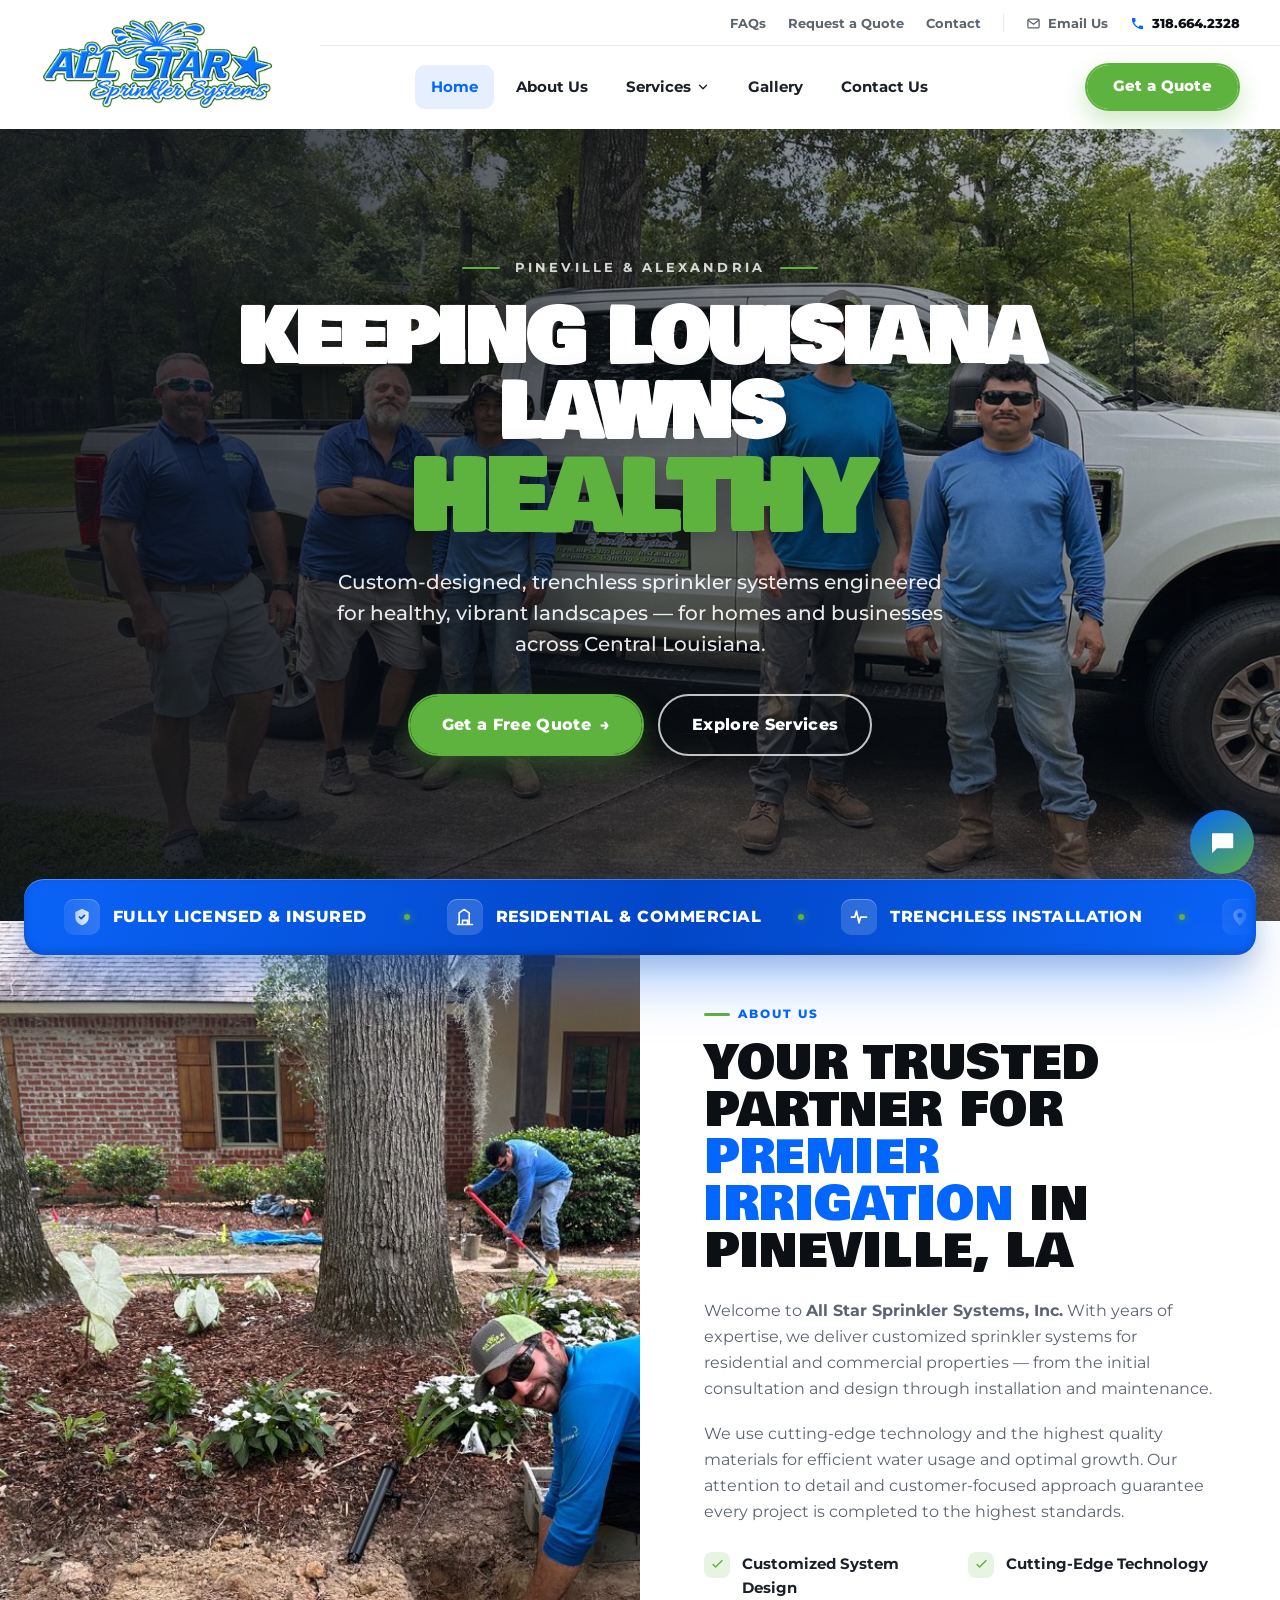
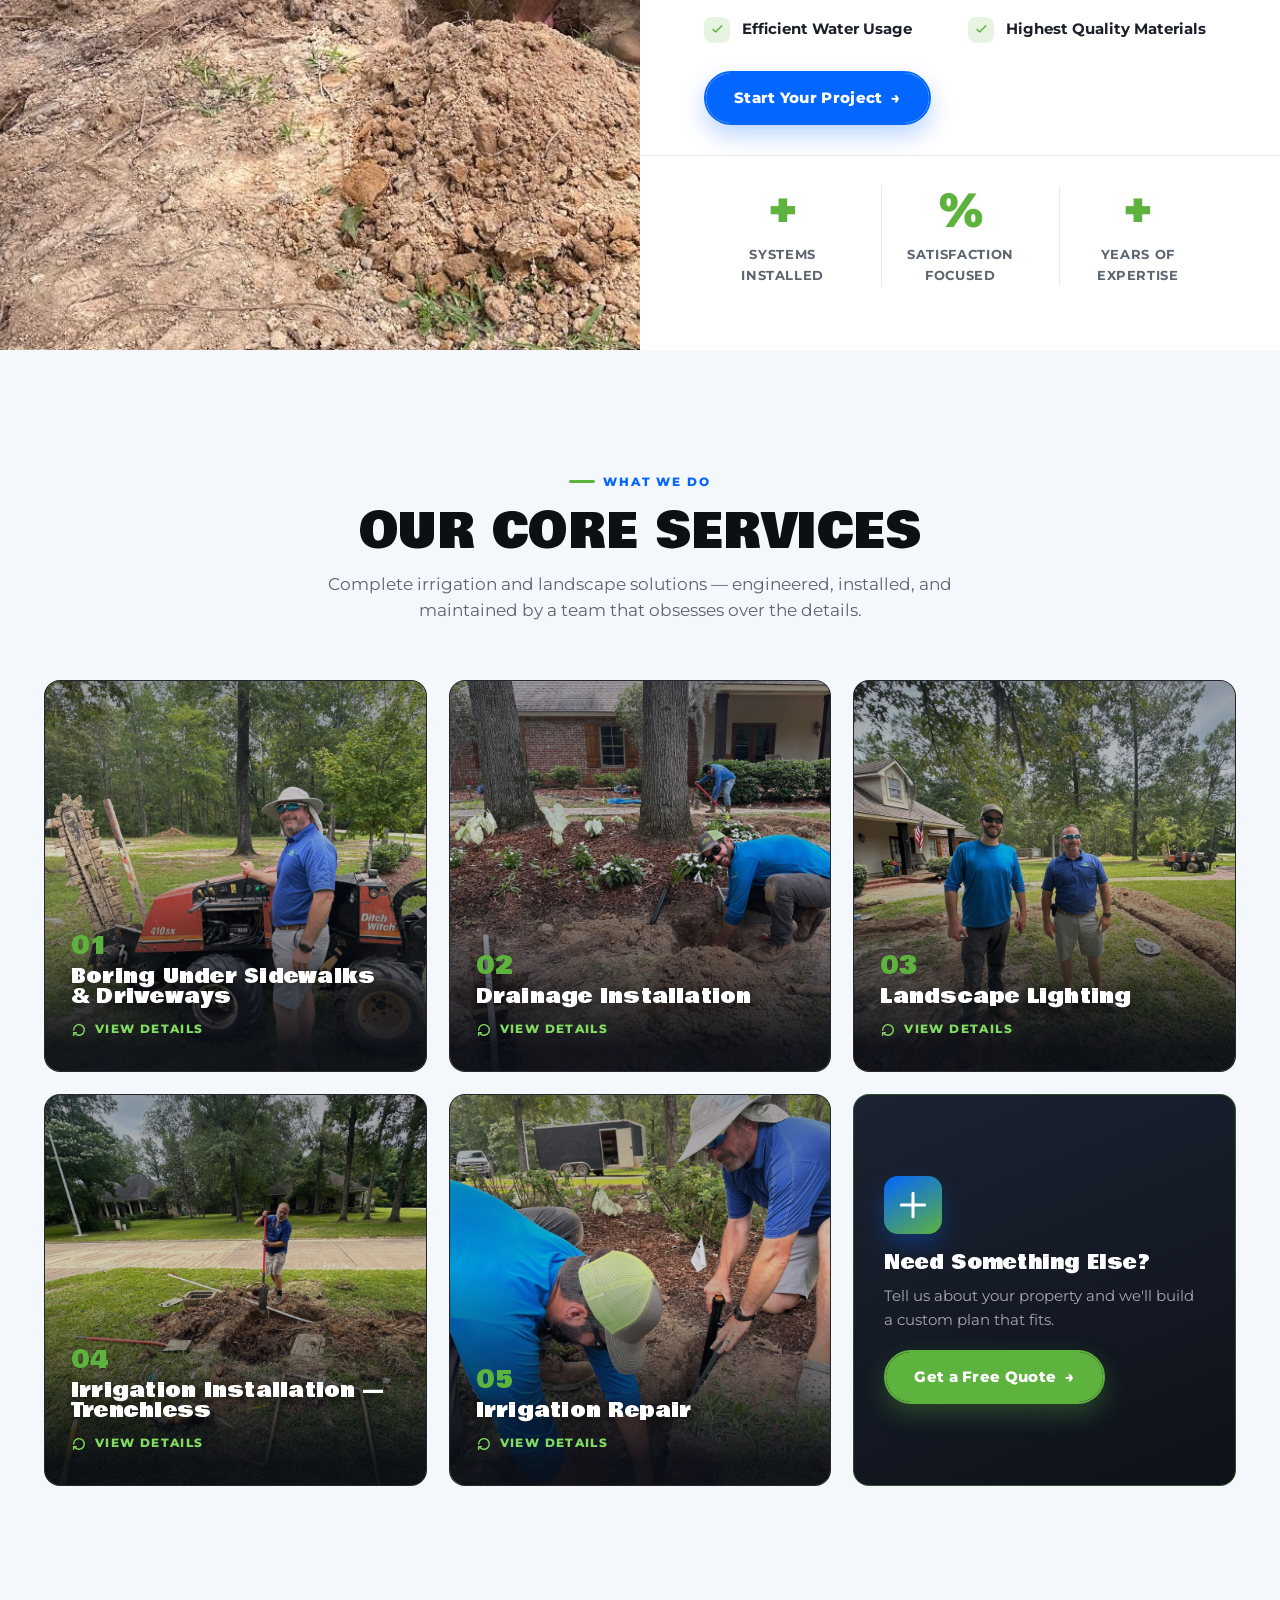
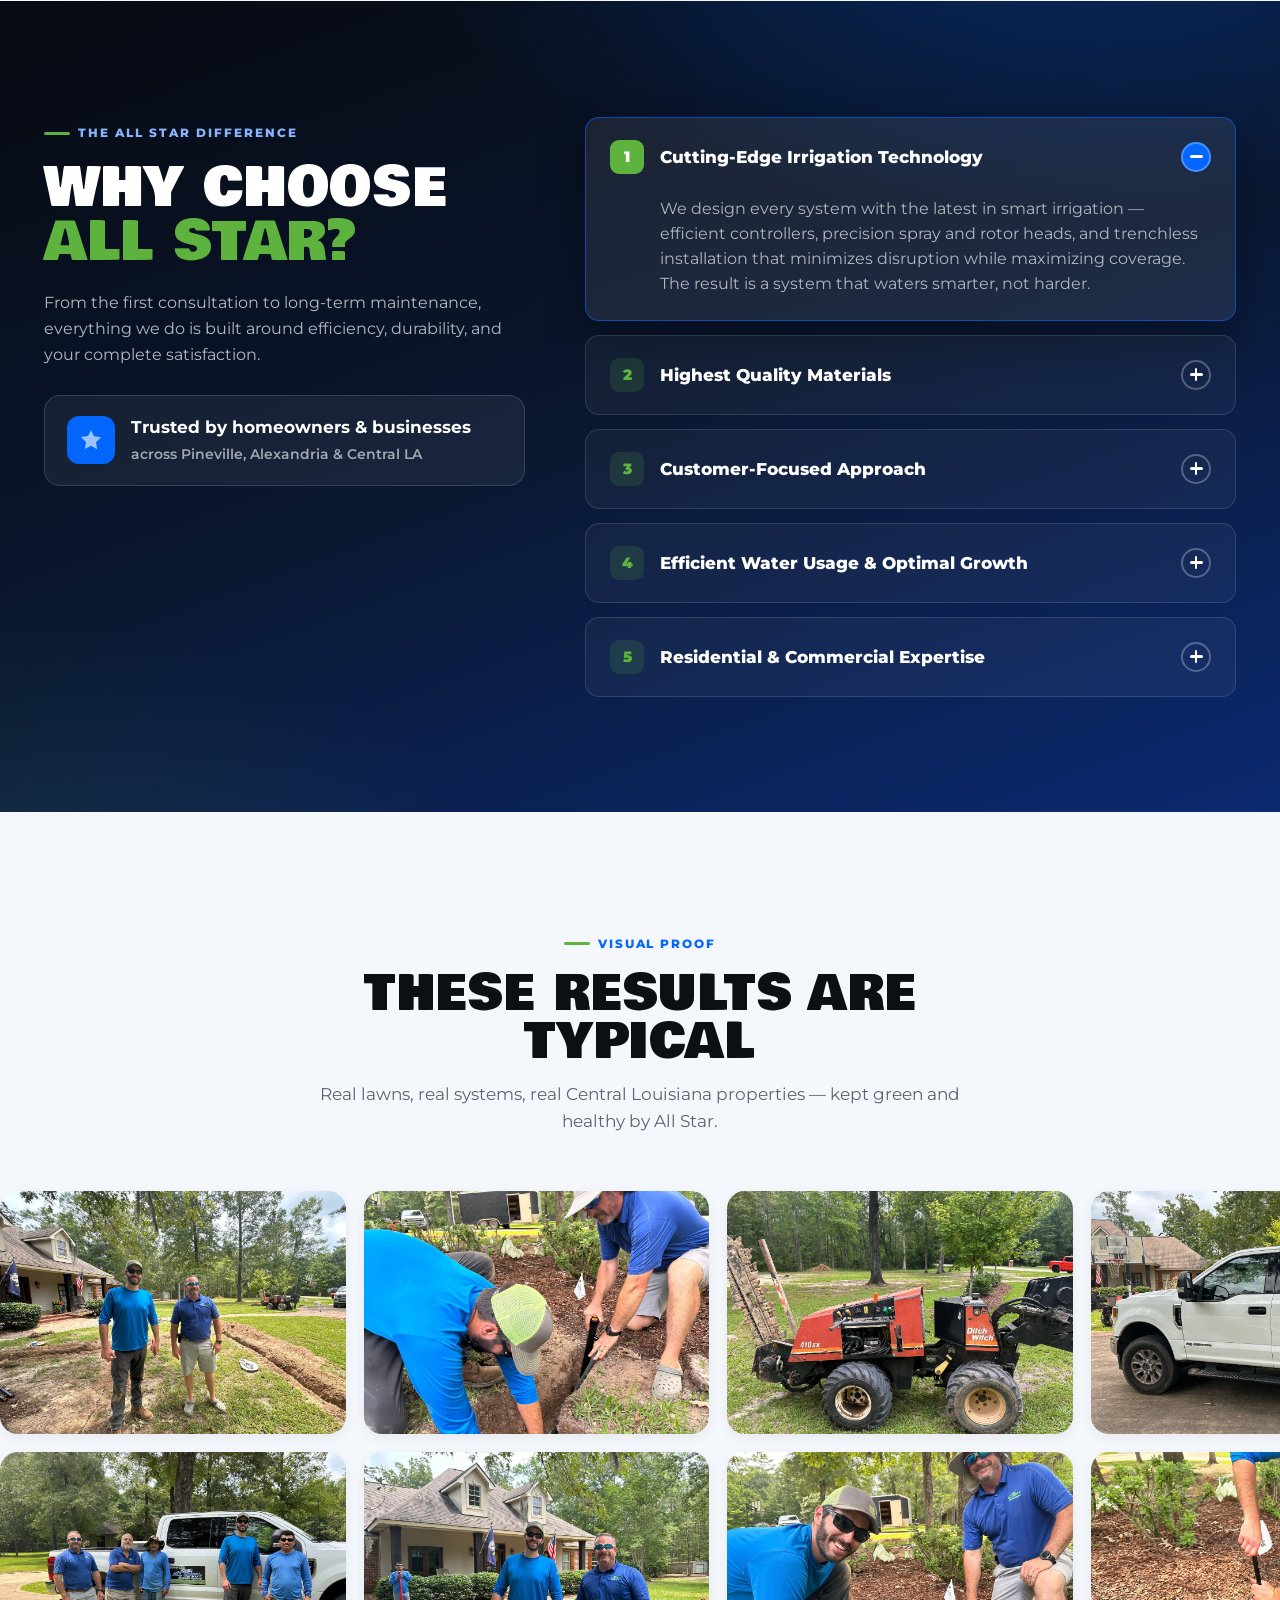
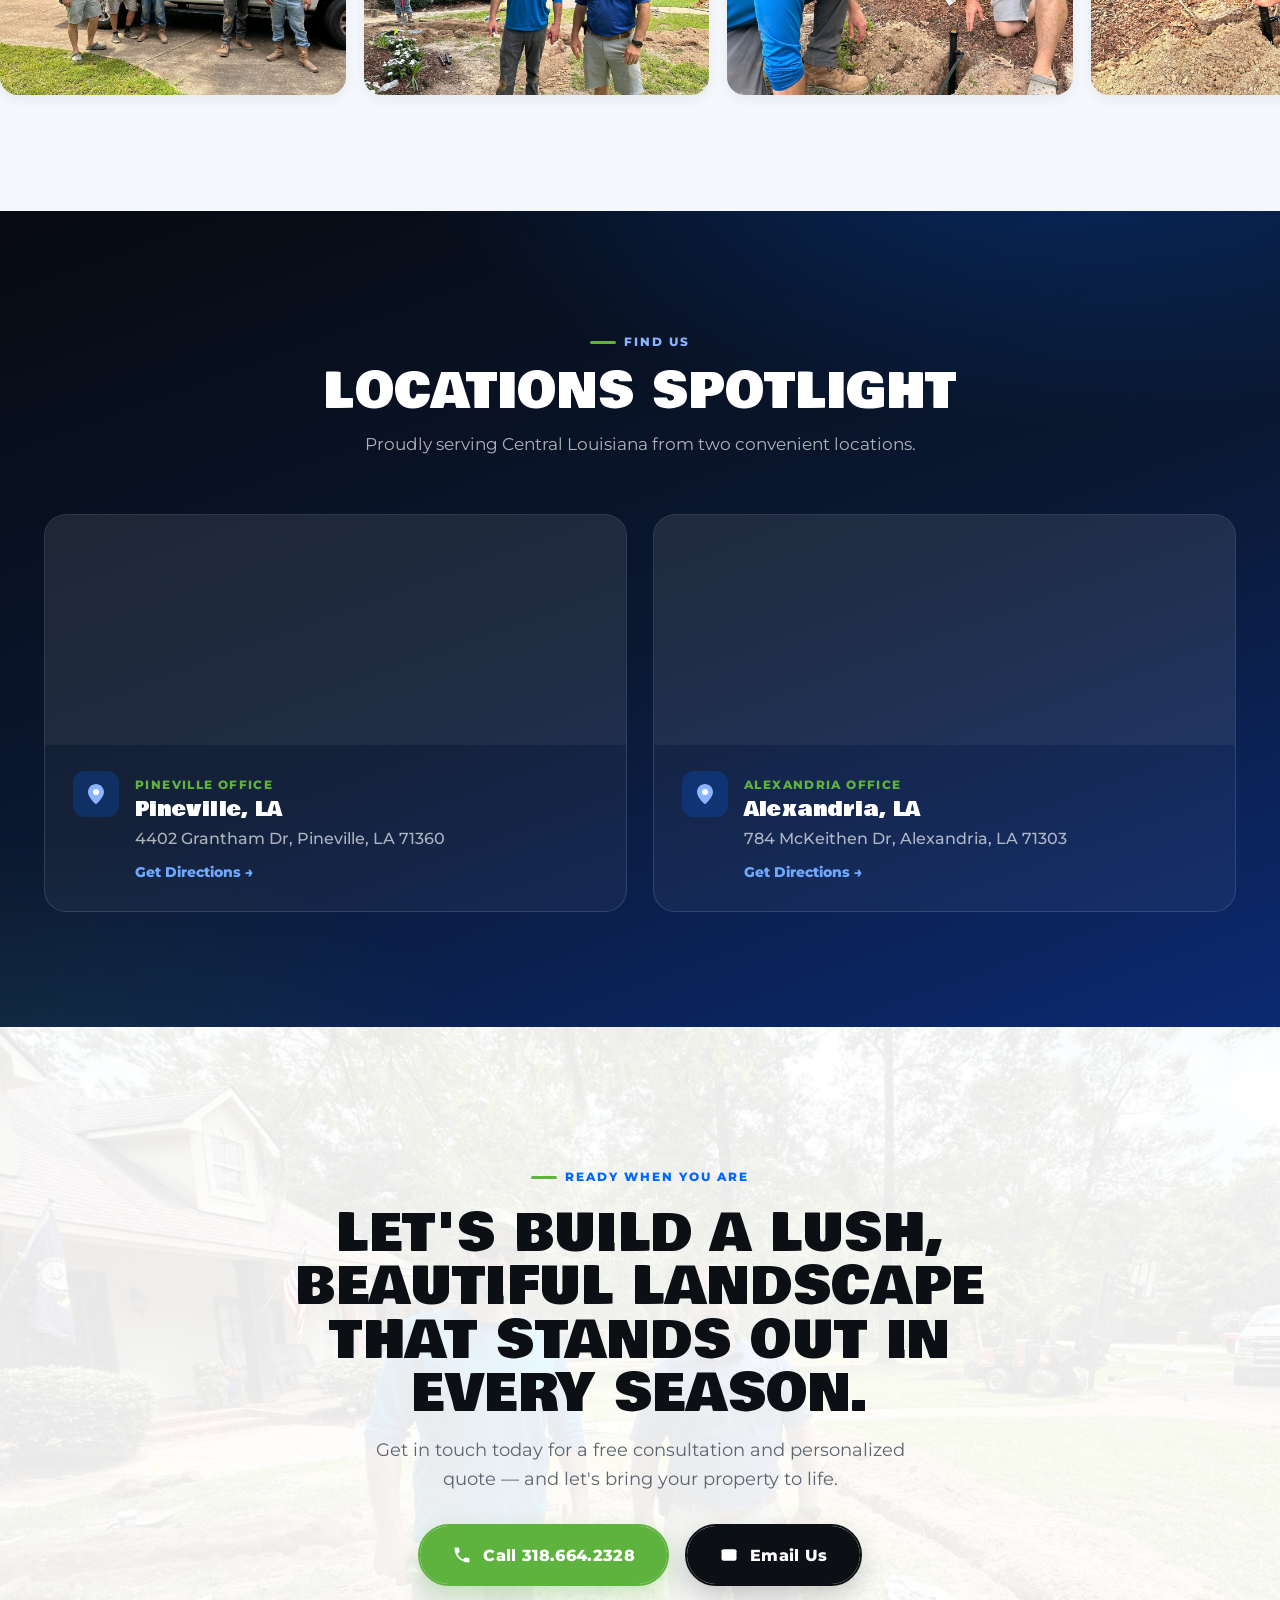
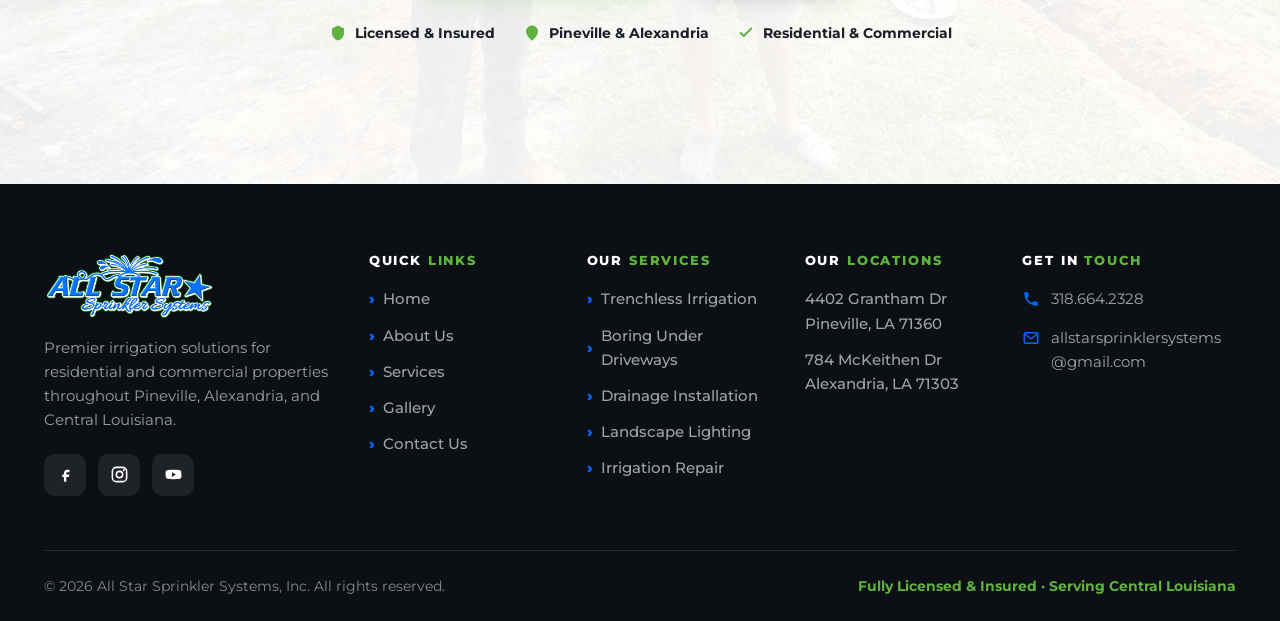
==== index.html @ b84631e8 "Split into multi-page site; add About, Gallery, Contact pages - Extract shared CSS/JS into styles.cs" ====
<!DOCTYPE html>
<html lang="en">
<head>
<script>document.documentElement.classList.add('js');try{var n=(performance.getEntriesByType&&performance.getEntriesByType('navigation')[0])||{};var t=n.type||'navigate';var s=sessionStorage.getItem('asss_seen');sessionStorage.setItem('asss_seen','1');if(s&&t!=='reload'){document.documentElement.classList.add('no-preloader','entered');}}catch(e){}</script>
<meta charset="UTF-8">
<meta name="viewport" content="width=device-width, initial-scale=1.0">
<title>All Star Sprinkler Systems, Inc. | Premier Irrigation in Pineville & Alexandria, LA</title>
<meta name="description" content="All Star Sprinkler Systems, Inc. — premier trenchless irrigation, drainage, and landscape lighting solutions serving Pineville & Alexandria, Louisiana.">
<link rel="preconnect" href="https://fonts.googleapis.com">
<link rel="preconnect" href="https://fonts.gstatic.com" crossorigin>
<link href="https://fonts.googleapis.com/css2?family=Bowlby+One&family=Montserrat:ital,wght@0,400;0,500;0,600;0,700;0,800;0,900&display=swap" rel="stylesheet">
<link rel="stylesheet" href="styles.css">
</head>
<body>

<!-- ========================= PRELOADER ========================= -->
<div class="preloader" id="preloader" role="status" aria-label="Loading">
  <img src="images/logo.png" alt="All Star Sprinkler Systems" class="preloader-logo">
  <div class="preloader-bar" aria-hidden="true"><span></span></div>
</div>

<!-- ========================= HEADER ========================= -->
<header id="header">
  <!-- Utility top bar -->
  <div class="topbar">
    <div class="topbar-inner">
      <a href="#faqs" class="tb-link">FAQs</a>
      <a href="contact.html" class="tb-link">Request a Quote</a>
      <a href="contact.html" class="tb-link">Contact</a>
      <span class="tb-sep"></span>
      <a href="mailto:allstarsprinklersystems@gmail.com" class="tb-mail">
        <svg viewBox="0 0 24 24" fill="none" aria-hidden="true"><rect x="3" y="5" width="18" height="14" rx="2" stroke="currentColor" stroke-width="2"/><path d="m4 7 8 6 8-6" stroke="currentColor" stroke-width="2" stroke-linecap="round"/></svg>
        Email Us
      </a>
      <a href="tel:13186642328" class="tb-phone">
        <svg viewBox="0 0 24 24" fill="none" aria-hidden="true"><path d="M6.6 10.8c1.4 2.8 3.8 5.1 6.6 6.6l2.2-2.2c.3-.3.7-.4 1-.2 1.1.4 2.3.6 3.5.6.6 0 1 .4 1 1V20c0 .6-.4 1-1 1C10.6 21 3 13.4 3 4c0-.6.4-1 1-1h3.5c.6 0 1 .4 1 1 0 1.2.2 2.4.6 3.5.1.4 0 .8-.2 1l-2.3 2.3Z" fill="currentColor"/></svg>
        318.664.2328
      </a>
    </div>
  </div>
  <!-- Main nav bar -->
  <div class="nav">
    <a href="/" class="logo" aria-label="All Star Sprinkler Systems home">
      <img src="images/logo.png" alt="All Star Sprinkler Systems, Inc." class="logo-img">
    </a>
    <nav class="center" id="primaryNav">
      <div class="nav-panel-head">
        <img src="images/logo.png" class="np-logo" alt="All Star Sprinkler Systems, Inc.">
        <button class="nav-close" id="navClose" aria-label="Close menu">
          <svg viewBox="0 0 24 24" fill="none"><path d="M6 6l12 12M18 6 6 18" stroke="currentColor" stroke-width="2.4" stroke-linecap="round"/></svg>
        </button>
      </div>
      <a href="/">Home</a>
      <a href="about.html">About Us</a>
      <div class="has-dropdown">
        <a href="#services" class="drop-toggle">Services
          <svg class="chev" viewBox="0 0 24 24" fill="none" aria-hidden="true"><path d="m6 9 6 6 6-6" stroke="currentColor" stroke-width="2.4" stroke-linecap="round" stroke-linejoin="round"/></svg>
        </a>
        <!-- Full-width mega menu -->
        <div class="mega">
          <div class="mega-inner">
            <div class="mega-intro">
              <span class="mega-eyebrow">Our Services</span>
              <h4>Complete irrigation &amp; landscape solutions</h4>
              <p>Trenchless installs, drainage, lighting, and repairs — designed, installed, and maintained by one dedicated local team.</p>
              <a href="#contact" class="btn btn-green">Get a Free Quote <span class="arrow">→</span></a>
              <div class="mega-trust">
                <span><svg viewBox="0 0 24 24" fill="none"><path d="M12 2 4 6v6c0 5 3.4 8.5 8 10 4.6-1.5 8-5 8-10V6l-8-4Z" fill="currentColor"/><path d="m9 12 2 2 4-4" stroke="#fff" stroke-width="2" stroke-linecap="round" stroke-linejoin="round"/></svg> Fully Licensed &amp; Insured</span>
                <span><svg viewBox="0 0 24 24" fill="none"><path d="m5 12 4 4 10-10" stroke="currentColor" stroke-width="2.6" stroke-linecap="round" stroke-linejoin="round"/></svg> Residential &amp; Commercial</span>
              </div>
            </div>
            <div class="mega-list">
              <a class="mega-item is-active" href="#svc-boring" data-i="0">
                <span class="mi-ic"><svg viewBox="0 0 24 24" fill="none"><path d="M3 12h4l2-7 3 14 2-7h7" stroke="currentColor" stroke-width="2.2" stroke-linecap="round" stroke-linejoin="round"/></svg></span>
                <span class="mi-tx"><b>Boring Under Sidewalks / Driveways</b><small>Directional boring beneath hardscapes</small></span>
                <span class="mi-go">→</span>
              </a>
              <a class="mega-item" href="#svc-drainage" data-i="1">
                <span class="mi-ic"><svg viewBox="0 0 24 24" fill="none"><path d="M4 14c0-3 3-5 8-12 5 7 8 9 8 12a8 8 0 0 1-16 0Z" fill="currentColor"/></svg></span>
                <span class="mi-tx"><b>Drainage Installation</b><small>French drains &amp; surface drainage</small></span>
                <span class="mi-go">→</span>
              </a>
              <a class="mega-item" href="#svc-lighting" data-i="2">
                <span class="mi-ic"><svg viewBox="0 0 24 24" fill="none"><circle cx="12" cy="12" r="4" fill="currentColor"/><path d="M12 2v3M12 19v3M2 12h3M19 12h3M5 5l2 2M17 17l2 2M19 5l-2 2M7 17l-2 2" stroke="currentColor" stroke-width="2" stroke-linecap="round"/></svg></span>
                <span class="mi-tx"><b>Landscape Lighting</b><small>Elegant, energy-efficient lighting</small></span>
                <span class="mi-go">→</span>
              </a>
              <a class="mega-item" href="#svc-trenchless" data-i="3">
                <span class="mi-ic"><svg viewBox="0 0 24 24" fill="none"><path d="M12 2c-.6 0-1 .4-1.2.9C9 8.5 4 10.5 4 15.5 4 19.6 7.6 23 12 23s8-3.4 8-7.5C20 10.5 15 8.5 13.2 2.9 13 2.4 12.6 2 12 2Z" fill="currentColor"/></svg></span>
                <span class="mi-tx"><b>Irrigation Installation — Trenchless</b><small>Full sprinkler systems, minimal disruption</small></span>
                <span class="mi-go">→</span>
              </a>
              <a class="mega-item" href="#svc-repair" data-i="4">
                <span class="mi-ic"><svg viewBox="0 0 24 24" fill="none"><path d="M14.7 6.3a4 4 0 0 0-5.6 5.6l-6 6 1.4 1.4 6-6a4 4 0 0 0 5.6-5.6l-2.5 2.5-1.9-1.9 2.5-2.5Z" fill="currentColor"/><path d="m15 15 5 5" stroke="currentColor" stroke-width="2" stroke-linecap="round"/></svg></span>
                <span class="mi-tx"><b>Irrigation Repair</b><small>Leaks, heads, controllers &amp; coverage</small></span>
                <span class="mi-go">→</span>
              </a>
            </div>
            <div class="mega-media">
              <a class="mega-card is-active" href="#svc-boring" data-i="0"><img src="images/15.jpg" alt="Directional boring machine at work" loading="lazy"><span class="mm-cap"><b>Boring Under Sidewalks / Driveways</b><span>View service →</span></span></a>
              <a class="mega-card" href="#svc-drainage" data-i="1"><img src="images/7.jpg" alt="Drainage line installation" loading="lazy"><span class="mm-cap"><b>Drainage Installation</b><span>View service →</span></span></a>
              <a class="mega-card" href="#svc-lighting" data-i="2"><img src="images/9.jpg" alt="Finished landscape" loading="lazy"><span class="mm-cap"><b>Landscape Lighting</b><span>View service →</span></span></a>
              <a class="mega-card" href="#svc-trenchless" data-i="3"><img src="images/13.jpg" alt="Trenchless irrigation install" loading="lazy"><span class="mm-cap"><b>Irrigation Installation — Trenchless</b><span>View service →</span></span></a>
              <a class="mega-card" href="#svc-repair" data-i="4"><img src="images/1.jpg" alt="Irrigation system repair" loading="lazy"><span class="mm-cap"><b>Irrigation Repair</b><span>View service →</span></span></a>
            </div>
          </div>
        </div>
      </div>
      <a href="gallery.html">Gallery</a>
      <a href="contact.html">Contact Us</a>
      <a href="#contact" class="nav-menu-cta">Get a Quote →</a>
    </nav>
    <div class="nav-cta">
      <a href="https://www.facebook.com/" target="_blank" rel="noopener" class="nav-mini nav-mini-fb" aria-label="Facebook">
        <svg viewBox="0 0 24 24" fill="currentColor"><path d="M14 9h3V6h-3c-2.2 0-4 1.8-4 4v2H8v3h2v6h3v-6h3l1-3h-4v-2c0-.6.4-1 1-1Z"/></svg>
      </a>
      <a href="#contact" class="btn btn-green">Get a Quote</a>
      <button class="burger" id="burger" aria-label="Toggle menu"><span></span><span></span><span></span></button>
    </div>
  </div>
  <div class="nav-overlay" id="navOverlay" aria-hidden="true"></div>
</header>

<span id="top"></span>

<!-- ========================= HERO ========================= -->
<section class="hero">
  <div class="hero-bg">
    <img src="images/2-2.jpg" alt="The All Star Sprinkler Systems team and service truck">
  </div>
  <div class="hero-overlay"></div>
  <div class="hero-inner">
    <div class="wrap">
      <div class="hero-content">
        <span class="hero-eyebrow">Pineville &amp; Alexandria</span>
        <h1>KEEPING LOUISIANA LAWNS<br><span class="cycle-word" id="cycleWord">HEALTHY</span></h1>
        <p class="sub">Custom-designed, trenchless sprinkler systems engineered for healthy, vibrant landscapes — for homes and businesses across Central Louisiana.</p>
        <div class="hero-cta">
          <a href="#contact" class="btn btn-green">Get a Free Quote <span class="arrow">→</span></a>
          <a href="#services" class="btn btn-ghost">Explore Services</a>
        </div>
      </div>
    </div>
  </div>
</section>

<!-- ========================= TRUST BANNER ========================= -->
<div class="trust-wrap">
  <div class="trust">
    <div class="marquee" aria-label="Trust highlights">
      <div class="marquee-track" id="marquee">
        <!-- duplicated in JS for seamless loop -->
        <span class="item"><span class="ti-ic"><svg viewBox="0 0 24 24" fill="none"><path d="M12 2 4 6v6c0 5 3.4 8.5 8 10 4.6-1.5 8-5 8-10V6l-8-4Z" fill="currentColor"/><path d="m9 12 2 2 4-4" stroke="#0348c9" stroke-width="2" stroke-linecap="round" stroke-linejoin="round"/></svg></span> Fully Licensed &amp; Insured</span>
        <span class="item"><span class="ti-ic"><svg viewBox="0 0 24 24" fill="none"><path d="M3 21h18M5 21V7l6-4 6 4v14M9 21v-5h6v5" stroke="currentColor" stroke-width="1.9" stroke-linecap="round" stroke-linejoin="round"/></svg></span> Residential &amp; Commercial</span>
        <span class="item"><span class="ti-ic"><svg viewBox="0 0 24 24" fill="none"><path d="M3 12h4l2-7 3 14 2-7h7" stroke="currentColor" stroke-width="2.1" stroke-linecap="round" stroke-linejoin="round"/></svg></span> Trenchless Installation</span>
        <span class="item"><span class="ti-ic"><svg viewBox="0 0 24 24" fill="none"><path d="M12 2C7.6 2 4 5.6 4 10c0 5.5 7 11.5 7.3 11.8.4.3.9.3 1.3 0C13 21.5 20 15.5 20 10c0-4.4-3.6-8-8-8Z" fill="currentColor"/><circle cx="12" cy="10" r="3" fill="#0348c9"/></svg></span> Serving Pineville &amp; Alexandria</span>
      </div>
    </div>
  </div>
</div>

<!-- ========================= ABOUT ========================= -->
<section class="about" id="about">
  <div class="about-split">
    <div class="about-media reveal">
      <img src="images/7.jpg" alt="All Star technician installing an irrigation system at a Louisiana home">
    </div>
    <div class="about-copy reveal">
      <span class="eyebrow">About Us</span>
      <h2>Your trusted partner for <span class="hl">premier irrigation</span> in Pineville, LA</h2>
      <p>Welcome to <strong>All Star Sprinkler Systems, Inc.</strong> With years of expertise, we deliver customized sprinkler systems for residential and commercial properties — from the initial consultation and design through installation and maintenance.</p>
      <p>We use cutting-edge technology and the highest quality materials for efficient water usage and optimal growth. Our attention to detail and customer-focused approach guarantee every project is completed to the highest standards.</p>
      <div class="about-feats">
        <div class="f"><span class="ck"><svg viewBox="0 0 24 24" fill="none"><path d="m5 12 4 4 10-10" stroke="currentColor" stroke-width="2.4" stroke-linecap="round" stroke-linejoin="round"/></svg></span><span>Customized System Design</span></div>
        <div class="f"><span class="ck"><svg viewBox="0 0 24 24" fill="none"><path d="m5 12 4 4 10-10" stroke="currentColor" stroke-width="2.4" stroke-linecap="round" stroke-linejoin="round"/></svg></span><span>Cutting-Edge Technology</span></div>
        <div class="f"><span class="ck"><svg viewBox="0 0 24 24" fill="none"><path d="m5 12 4 4 10-10" stroke="currentColor" stroke-width="2.4" stroke-linecap="round" stroke-linejoin="round"/></svg></span><span>Efficient Water Usage</span></div>
        <div class="f"><span class="ck"><svg viewBox="0 0 24 24" fill="none"><path d="m5 12 4 4 10-10" stroke="currentColor" stroke-width="2.4" stroke-linecap="round" stroke-linejoin="round"/></svg></span><span>Highest Quality Materials</span></div>
      </div>
      <a href="#contact" class="btn btn-blue">Start Your Project <span class="arrow">→</span></a>
    </div>
    <div class="about-stats reveal">
      <div class="stat"><div class="n" data-count="500"><span>+</span></div><div class="l">Systems Installed</div></div>
      <div class="stat"><div class="n" data-count="100"><span>%</span></div><div class="l">Satisfaction Focused</div></div>
      <div class="stat"><div class="n" data-count="15"><span>+</span></div><div class="l">Years of Expertise</div></div>
    </div>
  </div>
</section>

<!-- ========================= SERVICES ========================= -->
<section class="services" id="services">
  <div class="wrap">
    <div class="sec-head reveal">
      <span class="eyebrow">What We Do</span>
      <h2>Our Core Services</h2>
      <p>Complete irrigation and landscape solutions — engineered, installed, and maintained by a team that obsesses over the details.</p>
    </div>
    <div class="services-grid">
      <article class="svc svc-flip reveal" id="svc-boring">
        <div class="svc-inner">
          <div class="svc-front">
            <img src="images/15.jpg" alt="Directional boring machine on site" loading="lazy">
            <div class="svc-front-body">
              <span class="svc-fnum">01</span>
              <h3>Boring Under Sidewalks &amp; Driveways</h3>
              <span class="svc-hint"><svg viewBox="0 0 24 24" fill="none"><path d="M4 12a8 8 0 1 1 2.3 5.6" stroke="currentColor" stroke-width="2.2" stroke-linecap="round"/><path d="M4 20v-4h4" stroke="currentColor" stroke-width="2.2" stroke-linecap="round" stroke-linejoin="round"/></svg> View details</span>
            </div>
          </div>
          <div class="svc-back">
            <span class="svc-ico" aria-hidden="true"><svg viewBox="0 0 24 24" fill="none"><path d="M3 12h4l2-7 3 14 2-7h7" stroke="currentColor" stroke-width="2.2" stroke-linecap="round" stroke-linejoin="round"/></svg></span>
            <h3>Boring Under Sidewalks &amp; Driveways</h3>
            <p>Precision directional boring routes lines beneath hardscapes — no demolition, no costly concrete repair.</p>
            <a href="#contact" class="more">Learn more →</a>
          </div>
        </div>
      </article>
      <article class="svc svc-flip reveal" id="svc-drainage">
        <div class="svc-inner">
          <div class="svc-front">
            <img src="images/7.jpg" alt="Drainage line installation in a garden bed" loading="lazy">
            <div class="svc-front-body">
              <span class="svc-fnum">02</span>
              <h3>Drainage Installation</h3>
              <span class="svc-hint"><svg viewBox="0 0 24 24" fill="none"><path d="M4 12a8 8 0 1 1 2.3 5.6" stroke="currentColor" stroke-width="2.2" stroke-linecap="round"/><path d="M4 20v-4h4" stroke="currentColor" stroke-width="2.2" stroke-linecap="round" stroke-linejoin="round"/></svg> View details</span>
            </div>
          </div>
          <div class="svc-back">
            <span class="svc-ico" aria-hidden="true"><svg viewBox="0 0 24 24" fill="none"><path d="M4 14c0-3 3-5 8-12 5 7 8 9 8 12a8 8 0 0 1-16 0Z" fill="currentColor"/></svg></span>
            <h3>Drainage Installation</h3>
            <p>Protect your property from standing water and erosion with smart French drains and surface drainage systems.</p>
            <a href="#contact" class="more">Learn more →</a>
          </div>
        </div>
      </article>
      <article class="svc svc-flip reveal" id="svc-lighting">
        <div class="svc-inner">
          <div class="svc-front">
            <img src="images/9.jpg" alt="Finished landscape at a residential property" loading="lazy">
            <div class="svc-front-body">
              <span class="svc-fnum">03</span>
              <h3>Landscape Lighting</h3>
              <span class="svc-hint"><svg viewBox="0 0 24 24" fill="none"><path d="M4 12a8 8 0 1 1 2.3 5.6" stroke="currentColor" stroke-width="2.2" stroke-linecap="round"/><path d="M4 20v-4h4" stroke="currentColor" stroke-width="2.2" stroke-linecap="round" stroke-linejoin="round"/></svg> View details</span>
            </div>
          </div>
          <div class="svc-back">
            <span class="svc-ico" aria-hidden="true"><svg viewBox="0 0 24 24" fill="none"><circle cx="12" cy="12" r="4" fill="currentColor"/><path d="M12 2v3M12 19v3M2 12h3M19 12h3M5 5l2 2M17 17l2 2M19 5l-2 2M7 17l-2 2" stroke="currentColor" stroke-width="2" stroke-linecap="round"/></svg></span>
            <h3>Landscape Lighting</h3>
            <p>Highlight architecture and greenery with elegant, energy-efficient lighting that extends your outdoor hours.</p>
            <a href="#contact" class="more">Learn more →</a>
          </div>
        </div>
      </article>
      <article class="svc svc-flip reveal" id="svc-trenchless">
        <div class="svc-inner">
          <div class="svc-front">
            <img src="images/13.jpg" alt="Trenchless irrigation install across a lawn" loading="lazy">
            <div class="svc-front-body">
              <span class="svc-fnum">04</span>
              <h3>Irrigation Installation — Trenchless</h3>
              <span class="svc-hint"><svg viewBox="0 0 24 24" fill="none"><path d="M4 12a8 8 0 1 1 2.3 5.6" stroke="currentColor" stroke-width="2.2" stroke-linecap="round"/><path d="M4 20v-4h4" stroke="currentColor" stroke-width="2.2" stroke-linecap="round" stroke-linejoin="round"/></svg> View details</span>
            </div>
          </div>
          <div class="svc-back">
            <span class="svc-ico" aria-hidden="true"><svg viewBox="0 0 24 24" fill="none"><path d="M12 2c-.6 0-1 .4-1.2.9C9 8.5 4 10.5 4 15.5 4 19.6 7.6 23 12 23s8-3.4 8-7.5C20 10.5 15 8.5 13.2 2.9 13 2.4 12.6 2 12 2Z" fill="currentColor"/><path d="M15 15.5a3 3 0 0 1-3 3" stroke="#0e1219" stroke-width="1.8" stroke-linecap="round"/></svg></span>
            <h3>Irrigation Installation — Trenchless</h3>
            <p>Our flagship service. Install a full sprinkler system with minimal disruption — no torn-up lawns, faster turnaround, beautiful results.</p>
            <a href="#contact" class="more">Learn more →</a>
          </div>
        </div>
      </article>
      <article class="svc svc-flip reveal" id="svc-repair">
        <div class="svc-inner">
          <div class="svc-front">
            <img src="images/1.jpg" alt="Technicians repairing an irrigation system" loading="lazy">
            <div class="svc-front-body">
              <span class="svc-fnum">05</span>
              <h3>Irrigation Repair</h3>
              <span class="svc-hint"><svg viewBox="0 0 24 24" fill="none"><path d="M4 12a8 8 0 1 1 2.3 5.6" stroke="currentColor" stroke-width="2.2" stroke-linecap="round"/><path d="M4 20v-4h4" stroke="currentColor" stroke-width="2.2" stroke-linecap="round" stroke-linejoin="round"/></svg> View details</span>
            </div>
          </div>
          <div class="svc-back">
            <span class="svc-ico" aria-hidden="true"><svg viewBox="0 0 24 24" fill="none"><path d="M14.7 6.3a4 4 0 0 0-5.6 5.6l-6 6 1.4 1.4 6-6a4 4 0 0 0 5.6-5.6l-2.5 2.5-1.9-1.9 2.5-2.5Z" fill="currentColor"/><path d="m15 15 5 5" stroke="currentColor" stroke-width="2" stroke-linecap="round"/></svg></span>
            <h3>Irrigation Repair</h3>
            <p>Leaks, broken heads, controller issues, coverage gaps — we diagnose fast and restore your system to peak efficiency.</p>
            <a href="#contact" class="more">Learn more →</a>
          </div>
        </div>
      </article>
      <article class="svc svc-cta reveal">
        <span class="svc-ico" aria-hidden="true"><svg viewBox="0 0 24 24" fill="none"><path d="M12 2v20M2 12h20" stroke="currentColor" stroke-width="2.6" stroke-linecap="round"/></svg></span>
        <h3>Need Something Else?</h3>
        <p>Tell us about your property and we'll build a custom plan that fits.</p>
        <a href="#contact" class="btn btn-green">Get a Free Quote <span class="arrow">→</span></a>
      </article>
    </div>
    <div class="svc-controls" aria-hidden="true">
      <button class="svc-arrow" data-dir="-1" aria-label="Previous service"><svg viewBox="0 0 24 24" fill="none"><path d="m15 6-6 6 6 6" stroke="currentColor" stroke-width="2.4" stroke-linecap="round" stroke-linejoin="round"/></svg></button>
      <button class="svc-arrow" data-dir="1" aria-label="Next service"><svg viewBox="0 0 24 24" fill="none"><path d="m9 6 6 6-6 6" stroke="currentColor" stroke-width="2.4" stroke-linecap="round" stroke-linejoin="round"/></svg></button>
    </div>
  </div>
</section>

<!-- ========================= WHY CHOOSE US ========================= -->
<section class="why section-dark" id="faqs">
  <div class="wrap why-grid">
    <div class="why-left reveal">
      <span class="eyebrow">The All Star Difference</span>
      <h2>WHY CHOOSE <span class="hl">ALL STAR?</span></h2>
      <p>From the first consultation to long-term maintenance, everything we do is built around efficiency, durability, and your complete satisfaction.</p>
      <div class="why-badge">
        <span class="ic" aria-hidden="true"><svg viewBox="0 0 24 24" fill="none"><path d="m12 2 2.9 6.3L22 9.3l-5 4.9 1.2 7L12 17.8 5.8 21l1.2-7-5-4.9 7.1-1L12 2Z" fill="currentColor"/></svg></span>
        <div><b>Trusted by homeowners &amp; businesses</b><span>across Pineville, Alexandria &amp; Central LA</span></div>
      </div>
    </div>
    <div class="acc">
      <div class="acc-item active">
        <button class="acc-q"><span class="qn">1</span> Cutting-Edge Irrigation Technology <span class="plus" aria-hidden="true"></span></button>
        <div class="acc-a"><div class="acc-a-inner">We design every system with the latest in smart irrigation — efficient controllers, precision spray and rotor heads, and trenchless installation that minimizes disruption while maximizing coverage. The result is a system that waters smarter, not harder.</div></div>
      </div>
      <div class="acc-item">
        <button class="acc-q"><span class="qn">2</span> Highest Quality Materials <span class="plus" aria-hidden="true"></span></button>
        <div class="acc-a"><div class="acc-a-inner">We never cut corners on components. From durable piping to commercial-grade heads and valves, we use only the highest quality materials so your system delivers reliable, efficient performance season after season.</div></div>
      </div>
      <div class="acc-item">
        <button class="acc-q"><span class="qn">3</span> Customer-Focused Approach <span class="plus" aria-hidden="true"></span></button>
        <div class="acc-a"><div class="acc-a-inner">Our customer-focused approach guarantees every project is completed to the highest standards. We listen first, design around your property's unique needs, and stay with you from consultation and design through installation and ongoing maintenance.</div></div>
      </div>
      <div class="acc-item">
        <button class="acc-q"><span class="qn">4</span> Efficient Water Usage &amp; Optimal Growth <span class="plus" aria-hidden="true"></span></button>
        <div class="acc-a"><div class="acc-a-inner">A healthy, vibrant landscape starts with water delivered exactly where and when it's needed. Our designs optimize water usage to promote optimal growth for your lawn and garden — saving water and keeping your landscape lush.</div></div>
      </div>
      <div class="acc-item">
        <button class="acc-q"><span class="qn">5</span> Residential &amp; Commercial Expertise <span class="plus" aria-hidden="true"></span></button>
        <div class="acc-a"><div class="acc-a-inner">Whether it's a backyard or a large commercial property, our team has the experience to scale. We deliver customized sprinkler systems built to the unique demands of each project, large or small.</div></div>
      </div>
    </div>
  </div>
</section>

<!-- ========================= GALLERY ========================= -->
<section class="gallery" id="gallery">
  <div class="wrap">
    <div class="sec-head reveal">
      <span class="eyebrow">Visual Proof</span>
      <h2>These Results Are Typical</h2>
      <p>Real lawns, real systems, real Central Louisiana properties — kept green and healthy by All Star.</p>
    </div>
  </div>
  <div class="gal-rows reveal">
    <div class="gal-row" id="galRow1">
      <div class="gal"><img src="images/9.jpg" alt="Irrigation installation at a residential property"><span class="cap">Residential Install · Pineville</span></div>
      <div class="gal"><img src="images/1.jpg" alt="Technicians installing a sprinkler head"><span class="cap">Precision Install</span></div>
      <div class="gal"><img src="images/16.jpg" alt="Trenchless boring equipment on site"><span class="cap">Trenchless Equipment</span></div>
      <div class="gal"><img src="images/11.jpg" alt="All Star Sprinkler Systems service truck"><span class="cap">On the Job</span></div>
      <div class="gal"><img src="images/8.jpg" alt="Crew working across a large property"><span class="cap">Commercial Coverage</span></div>
      <div class="gal"><img src="images/13.jpg" alt="Freshly trenched irrigation lines in a yard"><span class="cap">Trenchless Lines</span></div>
      <div class="gal"><img src="images/7.jpg" alt="Technician installing irrigation at a brick home"><span class="cap">Front-Yard System</span></div>
    </div>
    <div class="gal-row gal-row-rev" id="galRow2">
      <div class="gal"><img src="images/18.jpg" alt="The All Star Sprinkler Systems crew"><span class="cap">Our Team</span></div>
      <div class="gal"><img src="images/10.jpg" alt="Crew member at a completed property"><span class="cap">Project Walkthrough</span></div>
      <div class="gal"><img src="images/3.jpg" alt="Installing irrigation in a garden bed"><span class="cap">Garden Beds</span></div>
      <div class="gal"><img src="images/22.jpg" alt="Setting a sprinkler line"><span class="cap">Line Placement</span></div>
      <div class="gal"><img src="images/25.jpg" alt="Final detail work on an install"><span class="cap">Detail Work</span></div>
      <div class="gal"><img src="images/20.jpg" alt="Trenching across a large lawn"><span class="cap">Large-Lot Coverage</span></div>
      <div class="gal"><img src="images/12.jpg" alt="All Star service truck on location"><span class="cap">Equipped &amp; Ready</span></div>
    </div>
  </div>
</section>

<!-- ========================= LOCATIONS ========================= -->
<section class="locations section-dark" id="locations">
  <div class="wrap">
    <div class="sec-head reveal">
      <span class="eyebrow">Find Us</span>
      <h2>Locations Spotlight</h2>
      <p>Proudly serving Central Louisiana from two convenient locations.</p>
    </div>
    <div class="loc-grid">
      <article class="loc reveal">
        <div class="loc-map">
          <iframe class="loc-frame" src="https://www.openstreetmap.org/export/embed.html?bbox=-92.3722%2C31.3421%2C-92.3562%2C31.3521&layer=mapnik&marker=31.3471%2C-92.3642" loading="lazy" title="Map to All Star Sprinkler Systems — 4402 Grantham Dr, Pineville, LA"></iframe>
        </div>
        <div class="loc-body">
          <span class="pin" aria-hidden="true"><svg viewBox="0 0 24 24" fill="none"><path d="M12 2C7.6 2 4 5.6 4 10c0 5.5 7 11.5 7.3 11.8.4.3.9.3 1.3 0C13 21.5 20 15.5 20 10c0-4.4-3.6-8-8-8Z" fill="currentColor"/><circle cx="12" cy="10" r="3" fill="#fff"/></svg></span>
          <div>
            <span class="tag">Pineville Office</span>
            <h3>Pineville, LA</h3>
            <address>4402 Grantham Dr, Pineville, LA 71360</address>
            <a class="dir" href="https://maps.google.com/?q=4402+Grantham+Dr+Pineville+LA+71360" target="_blank" rel="noopener">Get Directions →</a>
          </div>
        </div>
      </article>
      <article class="loc reveal">
        <div class="loc-map">
          <iframe class="loc-frame" src="https://www.openstreetmap.org/export/embed.html?bbox=-92.5468%2C31.2690%2C-92.5308%2C31.2790&layer=mapnik&marker=31.2740%2C-92.5388" loading="lazy" title="Map to All Star Sprinkler Systems — 784 McKeithen Dr, Alexandria, LA"></iframe>
        </div>
        <div class="loc-body">
          <span class="pin" aria-hidden="true"><svg viewBox="0 0 24 24" fill="none"><path d="M12 2C7.6 2 4 5.6 4 10c0 5.5 7 11.5 7.3 11.8.4.3.9.3 1.3 0C13 21.5 20 15.5 20 10c0-4.4-3.6-8-8-8Z" fill="currentColor"/><circle cx="12" cy="10" r="3" fill="#fff"/></svg></span>
          <div>
            <span class="tag">Alexandria Office</span>
            <h3>Alexandria, LA</h3>
            <address>784 McKeithen Dr, Alexandria, LA 71303</address>
            <a class="dir" href="https://maps.google.com/?q=784+McKeithen+Dr+Alexandria+LA+71303" target="_blank" rel="noopener">Get Directions →</a>
          </div>
        </div>
      </article>
    </div>
  </div>
</section>

<!-- ========================= CTA ========================= -->
<section class="cta" id="contact">
  <div class="wrap">
    <div class="cta-inner reveal">
      <span class="eyebrow">Ready When You Are</span>
      <h2>Let's build a lush, beautiful landscape that stands out in every season.</h2>
      <p>Get in touch today for a free consultation and personalized quote — and let's bring your property to life.</p>
      <div class="cta-actions">
        <a href="tel:13186642328" class="btn btn-green btn-lg">
          <svg viewBox="0 0 24 24" fill="none" aria-hidden="true"><path d="M6.6 10.8c1.4 2.8 3.8 5.1 6.6 6.6l2.2-2.2c.3-.3.7-.4 1-.2 1.1.4 2.3.6 3.5.6.6 0 1 .4 1 1V20c0 .6-.4 1-1 1C10.6 21 3 13.4 3 4c0-.6.4-1 1-1h3.5c.6 0 1 .4 1 1 0 1.2.2 2.4.6 3.5.1.4 0 .8-.2 1l-2.3 2.3Z" fill="currentColor"/></svg>
          Call 318.664.2328
        </a>
        <a href="mailto:allstarsprinklersystems@gmail.com" class="btn btn-dark btn-lg">
          <svg viewBox="0 0 24 24" fill="none" aria-hidden="true"><rect x="3" y="5" width="18" height="14" rx="2.5" fill="currentColor"/><path d="m4 7 8 6 8-6" stroke="#fff" stroke-width="1.8" stroke-linecap="round" stroke-linejoin="round"/></svg>
          Email Us
        </a>
      </div>
      <div class="cta-trust">
        <span><svg viewBox="0 0 24 24" fill="none"><path d="M12 2 4 6v6c0 5 3.4 8.5 8 10 4.6-1.5 8-5 8-10V6l-8-4Z" fill="currentColor"/></svg> Licensed &amp; Insured</span>
        <span><svg viewBox="0 0 24 24" fill="none"><path d="M12 2C7.6 2 4 5.6 4 10c0 5.5 7 11.5 7.3 11.8.4.3.9.3 1.3 0C13 21.5 20 15.5 20 10c0-4.4-3.6-8-8-8Z" fill="currentColor"/></svg> Pineville &amp; Alexandria</span>
        <span><svg viewBox="0 0 24 24" fill="none"><path d="m5 12 4 4 10-10" stroke="currentColor" stroke-width="2.6" stroke-linecap="round" stroke-linejoin="round"/></svg> Residential &amp; Commercial</span>
      </div>
    </div>
  </div>
</section>

<!-- ========================= FOOTER ========================= -->
<footer>
  <div class="wrap">
    <div class="foot-grid">
      <div class="foot-brand">
        <a href="/" class="logo">
          <img src="images/logo.png" alt="All Star Sprinkler Systems, Inc." class="logo-img">
        </a>
        <p>Premier irrigation solutions for residential and commercial properties throughout Pineville, Alexandria, and Central Louisiana.</p>
        <div class="foot-social">
          <a href="#" aria-label="Facebook"><svg viewBox="0 0 24 24" fill="currentColor"><path d="M14 9h3V6h-3c-2.2 0-4 1.8-4 4v2H8v3h2v6h3v-6h3l1-3h-4v-2c0-.6.4-1 1-1Z"/></svg></a>
          <a href="#" aria-label="Instagram"><svg viewBox="0 0 24 24" fill="none"><rect x="3" y="3" width="18" height="18" rx="5" stroke="currentColor" stroke-width="2"/><circle cx="12" cy="12" r="4" stroke="currentColor" stroke-width="2"/><circle cx="17.5" cy="6.5" r="1.3" fill="currentColor"/></svg></a>
          <a href="#" aria-label="YouTube"><svg viewBox="0 0 24 24" fill="currentColor"><path d="M22 8.5a3 3 0 0 0-2-2C18 6 12 6 12 6s-6 0-8 .5a3 3 0 0 0-2 2C2 10 2 12 2 12s0 2 .5 3.5a3 3 0 0 0 2 2C6 18 12 18 12 18s6 0 8-.5a3 3 0 0 0 2-2C22 14 22 12 22 12s0-2-.5-3.5ZM10 15V9l5 3-5 3Z"/></svg></a>
        </div>
      </div>
      <div>
        <h4>Quick <span>Links</span></h4>
        <nav class="foot-links">
          <a href="/">Home</a>
          <a href="about.html">About Us</a>
          <a href="#services">Services</a>
          <a href="gallery.html">Gallery</a>
          <a href="contact.html">Contact Us</a>
        </nav>
      </div>
      <div>
        <h4>Our <span>Services</span></h4>
        <nav class="foot-links">
          <a href="#services">Trenchless Irrigation</a>
          <a href="#services">Boring Under Driveways</a>
          <a href="#services">Drainage Installation</a>
          <a href="#services">Landscape Lighting</a>
          <a href="#services">Irrigation Repair</a>
        </nav>
      </div>
      <div>
        <h4>Our <span>Locations</span></h4>
        <ul class="foot-links">
          <li>4402 Grantham Dr<br>Pineville, LA 71360</li>
          <li>784 McKeithen Dr<br>Alexandria, LA 71303</li>
        </ul>
      </div>
      <div>
        <h4>Get In <span>Touch</span></h4>
        <ul class="foot-contact">
          <li><svg viewBox="0 0 24 24" fill="none"><path d="M6.6 10.8c1.4 2.8 3.8 5.1 6.6 6.6l2.2-2.2c.3-.3.7-.4 1-.2 1.1.4 2.3.6 3.5.6.6 0 1 .4 1 1V20c0 .6-.4 1-1 1C10.6 21 3 13.4 3 4c0-.6.4-1 1-1h3.5c.6 0 1 .4 1 1 0 1.2.2 2.4.6 3.5.1.4 0 .8-.2 1l-2.3 2.3Z" fill="currentColor"/></svg><a href="tel:13186642328">318.664.2328</a></li>
          <li><svg viewBox="0 0 24 24" fill="none"><rect x="3" y="5" width="18" height="14" rx="2" stroke="currentColor" stroke-width="2"/><path d="m4 7 8 6 8-6" stroke="currentColor" stroke-width="2" stroke-linecap="round"/></svg><a href="mailto:allstarsprinklersystems@gmail.com" style="word-break:break-word">allstarsprinklersystems@gmail.com</a></li>
        </ul>
      </div>
    </div>
    <div class="foot-bottom">
      <p>© <span id="year"></span> All Star Sprinkler Systems, Inc. All rights reserved.</p>
      <p class="lic">Fully Licensed &amp; Insured · Serving Central Louisiana</p>
    </div>
  </div>
</footer>

<!-- ========================= LIGHTBOX ========================= -->
<div class="lightbox" id="lightbox" aria-hidden="true" role="dialog" aria-label="Gallery image viewer">
  <button class="lb-btn lb-close" id="lbClose" aria-label="Close">
    <svg viewBox="0 0 24 24" fill="none"><path d="M6 6l12 12M18 6L6 18" stroke="currentColor" stroke-width="2.4" stroke-linecap="round"/></svg>
  </button>
  <button class="lb-btn lb-nav lb-prev" id="lbPrev" aria-label="Previous image">
    <svg viewBox="0 0 24 24" fill="none"><path d="M15 5l-7 7 7 7" stroke="currentColor" stroke-width="2.6" stroke-linecap="round" stroke-linejoin="round"/></svg>
  </button>
  <figure class="lb-figure" id="lbFigure">
    <img id="lbImg" src="" alt="">
    <figcaption id="lbCap"></figcaption>
  </figure>
  <button class="lb-btn lb-nav lb-next" id="lbNext" aria-label="Next image">
    <svg viewBox="0 0 24 24" fill="none"><path d="M9 5l7 7-7 7" stroke="currentColor" stroke-width="2.6" stroke-linecap="round" stroke-linejoin="round"/></svg>
  </button>
  <div class="lb-counter" id="lbCounter"></div>
</div>

<!-- ========================= DESKTOP FLOATING CONTACT ========================= -->
<div class="fab-wrap" id="fabWrap">
  <div class="fab-panel" id="fabPanel" role="dialog" aria-label="Contact us">
    <div class="fab-head">
      <div><b>Get in touch</b><span>We'll get right back to you</span></div>
      <button class="fab-close" id="fabClose" aria-label="Close"><svg viewBox="0 0 24 24" fill="none"><path d="M6 6l12 12M18 6L6 18" stroke="currentColor" stroke-width="2.4" stroke-linecap="round"/></svg></button>
    </div>
    <div class="fab-body">
      <a href="tel:13186642328" class="btn btn-green fab-call">
        <svg viewBox="0 0 24 24" fill="none"><path d="M6.6 10.8c1.4 2.8 3.8 5.1 6.6 6.6l2.2-2.2c.3-.3.7-.4 1-.2 1.1.4 2.3.6 3.5.6.6 0 1 .4 1 1V20c0 .6-.4 1-1 1C10.6 21 3 13.4 3 4c0-.6.4-1 1-1h3.5c.6 0 1 .4 1 1 0 1.2.2 2.4.6 3.5.1.4 0 .8-.2 1l-2.3 2.3Z" fill="currentColor"/></svg>
        Call Now · 318.664.2328
      </a>
      <div class="fab-or"><span>or send a message</span></div>
      <form class="fab-form" id="fabForm" onsubmit="return fabSubmit(event)">
        <input type="text" name="name" placeholder="Your name" aria-label="Your name" required>
        <input type="tel" name="phone" placeholder="Phone number" aria-label="Phone number" required>
        <textarea name="msg" rows="3" placeholder="How can we help?" aria-label="Message"></textarea>
        <button type="submit" class="btn btn-blue">Send Message <span class="arrow">→</span></button>
      </form>
    </div>
  </div>
  <button class="fab-toggle" id="fabToggle" aria-label="Open contact options" aria-expanded="false">
    <svg class="ic-msg" viewBox="0 0 24 24" fill="none"><path d="M4 5h16c.6 0 1 .4 1 1v10c0 .6-.4 1-1 1H8l-4 4V6c0-.6.4-1 1-1Z" fill="currentColor"/><circle cx="9" cy="11" r="1.3" fill="#fff"/><circle cx="13" cy="11" r="1.3" fill="#fff"/><circle cx="17" cy="11" r="1.3" fill="#fff"/></svg>
    <svg class="ic-close" viewBox="0 0 24 24" fill="none"><path d="M6 6l12 12M18 6L6 18" stroke="currentColor" stroke-width="2.6" stroke-linecap="round"/></svg>
  </button>
</div>

<!-- ========================= MOBILE STICKY ACTION BAR ========================= -->
<nav class="mobile-bar" id="mobileBar" aria-label="Quick actions">
  <a class="call" href="tel:13186642328">
    <svg viewBox="0 0 24 24" fill="none"><path d="M6.6 10.8c1.4 2.8 3.8 5.1 6.6 6.6l2.2-2.2c.3-.3.7-.4 1-.2 1.1.4 2.3.6 3.5.6.6 0 1 .4 1 1V20c0 .6-.4 1-1 1C10.6 21 3 13.4 3 4c0-.6.4-1 1-1h3.5c.6 0 1 .4 1 1 0 1.2.2 2.4.6 3.5.1.4 0 .8-.2 1l-2.3 2.3Z" fill="currentColor"/></svg>
    <span>Call</span>
  </a>
  <a href="contact.html">
    <svg viewBox="0 0 24 24" fill="none"><path d="M4 5h16c.6 0 1 .4 1 1v10c0 .6-.4 1-1 1H8l-4 4V6c0-.6.4-1 1-1Z" fill="currentColor"/></svg>
    <span>Message</span>
  </a>
  <a href="https://www.google.com/maps/dir/?api=1&destination=4402%20Grantham%20Dr%2C%20Pineville%2C%20LA%2071360" target="_blank" rel="noopener">
    <svg viewBox="0 0 24 24" fill="none"><path d="M21.4 11.3 12.7 2.6a1 1 0 0 0-1.4 0L2.6 11.3a1 1 0 0 0 0 1.4l8.7 8.7a1 1 0 0 0 1.4 0l8.7-8.7a1 1 0 0 0 0-1.4Z" fill="currentColor"/><path d="m10 14 1-3 4-1-1 3-4 1Z" fill="#fff"/></svg>
    <span>Directions</span>
  </a>
  <a href="#services">
    <svg viewBox="0 0 24 24" fill="none"><rect x="3" y="3" width="7" height="7" rx="1.6" fill="currentColor"/><rect x="14" y="3" width="7" height="7" rx="1.6" fill="currentColor"/><rect x="3" y="14" width="7" height="7" rx="1.6" fill="currentColor"/><rect x="14" y="14" width="7" height="7" rx="1.6" fill="currentColor"/></svg>
    <span>Services</span>
  </a>
</nav>

<script src="main.js"></script>
</body>
</html>
---- styles.css ----
/* ============================================================
     ALL STAR SPRINKLER SYSTEMS — Brand
     White BG · Black text · #0366fe (blue/water/trust) · #5eb23e (green/CTA)
  ============================================================ */
  :root{
    --blue:#0366fe;
    --blue-dark:#024fce;
    --green:#5eb23e;
    --green-dark:#4c9531;
    --black:#0c0f14;
    --ink:#1a1f29;
    --gray:#5c6470;
    --line:#e7eaef;
    --soft:#f4f7fb;
    --white:#ffffff;
    --shadow-sm:0 4px 14px rgba(12,15,20,.06);
    --shadow-md:0 14px 40px rgba(12,15,20,.12);
    --shadow-lg:0 28px 70px rgba(3,102,254,.18);
    --r:16px;
    --maxw:1240px;
    --ease:cubic-bezier(.16,.84,.44,1);
    /* Title/display face. Swap 'Bowlby One' for 'ZDS Display' here if you license it from varsitytype.com */
    --display:'Bowlby One','Montserrat',sans-serif;
  }
  *{margin:0;padding:0;box-sizing:border-box}
  html{scroll-behavior:smooth;-webkit-text-size-adjust:100%}
  body{
    font-family:'Montserrat',system-ui,-apple-system,Segoe UI,Roboto,sans-serif;
    color:var(--ink);background:var(--white);line-height:1.6;
    overflow-x:hidden;
  }
  img{max-width:100%;display:block}
  a{text-decoration:none;color:inherit}
  .wrap{max-width:var(--maxw);margin:0 auto;padding:0 24px}
  section{position:relative}
  section[id],.svc[id]{scroll-margin-top:96px}
  h1,h2,h3,h4{line-height:1.05;letter-spacing:-.02em;color:var(--black);font-weight:900}
  /* Weed Man-style heavy display titles (free Anton stand-in for the licensed ZDS Display) */
  h1,h2,h3{font-family:var(--display);font-weight:400;letter-spacing:.012em;line-height:1.02}
  .eyebrow{
    display:inline-flex;align-items:center;gap:8px;font-weight:800;font-size:.78rem;
    letter-spacing:.16em;text-transform:uppercase;color:var(--blue);
  }
  .eyebrow::before{content:"";width:26px;height:3px;border-radius:3px;background:var(--green)}

  /* ---------- Buttons ---------- */
  .btn{
    position:relative;overflow:hidden;isolation:isolate;
    display:inline-flex;align-items:center;justify-content:center;gap:9px;
    font-weight:800;font-size:.95rem;letter-spacing:.02em;cursor:pointer;
    border-radius:999px;padding:13px 28px;border:2px solid transparent;background:transparent;
    transition:color .35s var(--ease),border-color .35s var(--ease),transform .3s var(--ease),box-shadow .3s var(--ease);
    white-space:nowrap;
  }
  /* the swiping fill layer sits behind the label */
  .btn::before{content:"";position:absolute;inset:0;z-index:-1;transition:transform .45s var(--ease)}
  .btn:hover{transform:translateY(-3px)}
  .btn .arrow{transition:transform .3s var(--ease)}
  .btn:hover .arrow{transform:translateX(4px)}
  /* filled → outline on hover: the color swipes out to the right, the border stays */
  .btn-green{color:#fff;border-color:var(--green);box-shadow:0 10px 24px rgba(94,178,62,.3)}
  .btn-green::before{background:var(--green)}
  .btn-green:hover{color:var(--green);box-shadow:0 12px 26px rgba(94,178,62,.18)}
  .btn-green:hover::before{transform:translateX(101%)}
  .btn-blue{color:#fff;border-color:var(--blue);box-shadow:0 10px 24px rgba(3,102,254,.28)}
  .btn-blue::before{background:var(--blue)}
  .btn-blue:hover{color:var(--blue);box-shadow:0 12px 26px rgba(3,102,254,.18)}
  .btn-blue:hover::before{transform:translateX(101%)}
  .btn-dark{color:#fff;border-color:var(--black);box-shadow:0 10px 24px rgba(12,15,20,.2)}
  .btn-dark::before{background:var(--black)}
  .btn-dark:hover{color:var(--black);box-shadow:0 12px 26px rgba(12,15,20,.16)}
  .btn-dark:hover::before{transform:translateX(101%)}
  /* outline → filled on hover: the color swipes in from the left */
  .btn-ghost{color:#fff;border-color:rgba(255,255,255,.75)}
  .btn-ghost::before{background:#fff;transform:translateX(-101%)}
  .btn-ghost:hover{color:var(--black);border-color:#fff}
  .btn-ghost:hover::before{transform:translateX(0)}

  /* ============================================================ HEADER */
  header{
    position:sticky;top:0;z-index:1000;background:#fff;border-bottom:1px solid transparent;
    transition:box-shadow .35s var(--ease),border-color .35s;will-change:box-shadow;
  }
  header.scrolled{box-shadow:0 8px 30px rgba(12,15,20,.1);border-color:var(--line)}
  /* shrink-on-scroll: collapse the top bar (only layout change) and shrink the logo with a
     composited transform — avoids animating multiple heights (which reflows the page and stutters) */
  header.scrolled .topbar{height:0;opacity:0}
  header.scrolled .nav .logo{transform:translateY(0) scale(.82)}
  /* suppress all header transitions on first paint so nothing animates on load/refresh */
  header.no-anim,header.no-anim *{transition:none !important}
  /* Utility top bar (white, with a centered 3/4-width divider beneath it) */
  .topbar{position:relative;background:#fff;color:var(--ink);height:46px;overflow:hidden;transition:height .32s var(--ease),opacity .28s var(--ease)}
  .topbar::after{content:"";position:absolute;left:25%;right:0;bottom:0;height:1px;background:var(--line)}
  .topbar-inner{max-width:100%;padding:0 40px;height:46px;display:flex;align-items:center;justify-content:flex-end;gap:22px}
  .topbar a{display:inline-flex;align-items:center;gap:7px;font-size:.82rem;font-weight:700;color:var(--gray);transition:color .2s}
  .topbar a svg{width:15px;height:15px}
  .topbar a:hover{color:var(--blue)}
  .topbar .tb-phone{color:var(--black);font-weight:800}
  .topbar .tb-phone svg{color:var(--blue)}
  .topbar .tb-sep{width:1px;height:18px;background:var(--line)}
  .nav{display:flex;align-items:center;justify-content:space-between;height:82px;gap:20px;width:100%;max-width:100%;padding:0 40px;transition:height .32s var(--ease)}
  .logo{display:flex;align-items:center;gap:11px;font-weight:900;font-size:1.18rem;color:var(--black);letter-spacing:-.02em;flex-shrink:0}
  .logo .mark{
    width:42px;height:42px;border-radius:12px;flex-shrink:0;
    background:linear-gradient(135deg,var(--blue),var(--green));
    display:grid;place-items:center;color:#fff;box-shadow:0 6px 16px rgba(3,102,254,.3);
    position:relative;overflow:hidden;
  }
  .logo .mark svg{width:24px;height:24px}
  .logo small{display:block;font-size:.62rem;font-weight:700;letter-spacing:.12em;color:var(--gray);text-transform:uppercase}
  .logo .stack{line-height:1.05}
  .logo{position:relative;z-index:6;transform-origin:left center;transition:transform .32s var(--ease)}
  .logo-img{height:88px;width:auto;display:block;transition:height .32s var(--ease)}
  /* big logo, vertically centered across the whole header (bleeds up over the top bar).
     translateY = half the top-bar height (46/2 ≈ 23px) so its center lands on the header's center */
  .nav .logo{transform:translateY(-23px)}
  footer .logo-img{height:64px;filter:none}
  nav.center{display:flex;gap:6px;margin:0 auto}
  nav.center a{
    position:relative;font-weight:700;font-size:.95rem;color:var(--ink);padding:10px 16px;border-radius:10px;
    transition:color .25s,background .25s;
  }
  nav.center a::after{
    content:"";position:absolute;left:16px;right:16px;bottom:4px;height:2.5px;border-radius:2px;
    background:var(--green);transform:scaleX(0);transform-origin:left;transition:transform .3s var(--ease);
  }
  nav.center a:hover{color:var(--blue)}
  nav.center a:hover::after{transform:scaleX(1)}
  /* active page/section gets a subtle background pill */
  nav.center a.active,nav.center .drop-toggle.active{background:rgba(3,102,254,.1);color:var(--blue)}
  nav.center a.active::after{display:none}
  /* Services trigger */
  .has-dropdown{position:static;display:flex;align-items:center}
  .drop-toggle{display:inline-flex;align-items:center;gap:5px}
  .drop-toggle .chev{width:14px;height:14px;transition:transform .3s var(--ease)}
  .has-dropdown:hover .drop-toggle{color:var(--blue)}
  .has-dropdown:hover .drop-toggle .chev{transform:rotate(180deg)}
  /* ---------- Full-width mega menu ---------- */
  .mega{
    position:absolute;top:100%;left:0;width:100%;background:#fff;
    border-top:3px solid;border-image:linear-gradient(90deg,var(--blue),var(--green)) 1;
    box-shadow:0 34px 60px rgba(12,15,20,.16);
    opacity:0;visibility:hidden;transform:translateY(12px);pointer-events:none;z-index:1090;
    transition:opacity .3s var(--ease),transform .3s var(--ease),visibility .3s;
  }
  .mega::before{content:"";position:absolute;top:-18px;left:0;right:0;height:18px}
  .has-dropdown:hover .mega{opacity:1;visibility:visible;transform:translateY(0);pointer-events:auto}
  .mega-inner{
    max-width:var(--maxw);margin:0 auto;padding:36px 40px;
    display:grid;grid-template-columns:.92fr 1.02fr 1fr;gap:46px;align-items:stretch;
  }
  .mega-intro{display:flex;flex-direction:column;gap:14px;padding-right:24px;border-right:1px solid var(--line)}
  .mega-eyebrow{display:flex;align-items:center;gap:9px;font-weight:800;font-size:.72rem;letter-spacing:.16em;text-transform:uppercase;color:var(--blue)}
  .mega-eyebrow::before{content:"";width:24px;height:3px;border-radius:3px;background:var(--green)}
  .mega-intro h4{font-size:1.55rem;line-height:1.12;color:var(--black);font-weight:900;letter-spacing:-.01em}
  .mega-intro p{font-size:.92rem;color:var(--gray);font-weight:500}
  .mega-intro .btn{align-self:flex-start;margin-top:2px;padding:12px 24px;font-size:.9rem}
  .mega-trust{display:flex;flex-direction:column;gap:10px;margin-top:auto;padding-top:14px}
  .mega-trust span{display:flex;align-items:center;gap:10px;font-size:.82rem;font-weight:700;color:var(--ink)}
  .mega-trust svg{width:20px;height:20px;color:var(--green);flex-shrink:0}
  .mega-list{display:flex;flex-direction:column;gap:4px}
  .mega .mega-item{
    display:flex;align-items:center;gap:15px;padding:13px 16px;border-radius:12px;
    color:var(--ink);white-space:normal;transition:background .22s,color .22s;
  }
  .mega .mega-item::after{display:none}
  .mega .mega-item .mi-ic{
    width:44px;height:44px;border-radius:12px;background:rgba(3,102,254,.1);color:var(--blue);
    display:grid;place-items:center;flex-shrink:0;transition:background .25s,color .25s,transform .25s;
  }
  .mega .mega-item .mi-ic svg{width:23px;height:23px}
  .mega .mega-item .mi-tx{display:flex;flex-direction:column;line-height:1.22;gap:1px}
  .mega .mega-item .mi-tx b{font-size:.98rem;font-weight:800;color:var(--black)}
  .mega .mega-item .mi-tx small{font-size:.8rem;color:var(--gray);font-weight:600}
  .mega .mega-item .mi-go{margin-left:auto;color:var(--green);font-weight:900;font-size:1.1rem;opacity:0;transform:translateX(-8px);transition:.25s var(--ease)}
  .mega .mega-item:hover,.mega .mega-item.is-active{background:var(--soft)}
  .mega .mega-item:hover .mi-ic,.mega .mega-item.is-active .mi-ic{background:var(--blue);color:#fff;transform:rotate(-5deg) scale(1.06)}
  .mega .mega-item:hover .mi-go,.mega .mega-item.is-active .mi-go{opacity:1;transform:none}
  .mega-media{position:relative;border-radius:16px;overflow:hidden;min-height:340px;background:var(--soft)}
  .mega .mega-card{position:absolute;inset:0;opacity:0;transform:scale(1.05);pointer-events:none;transition:opacity .45s var(--ease),transform .6s var(--ease)}
  .mega .mega-card::after{display:none}
  .mega .mega-card.is-active{opacity:1;transform:none;pointer-events:auto}
  .mega .mega-card img{position:absolute;inset:0;width:100%;height:100%;object-fit:cover}
  .mega .mega-card .mm-cap{
    position:absolute;left:0;right:0;bottom:0;padding:26px 24px 20px;display:flex;flex-direction:column;gap:3px;
    background:linear-gradient(0deg,rgba(8,12,20,.85),rgba(8,12,20,0));
  }
  .mega .mega-card .mm-cap b{color:#fff;font-size:1.14rem;font-weight:800}
  .mega .mega-card .mm-cap span{color:#cdeebc;font-size:.86rem;font-weight:700}
  .nav-cta{display:flex;align-items:center;gap:14px;flex-shrink:0}
  .nav-mini{display:none}
  /* skinnier header CTA; vertical centering keeps even top/bottom spacing when the header shrinks on scroll */
  .nav-cta .btn{padding:10px 26px;font-size:.92rem}
  .nav-menu-cta{display:none}
  /* mobile slide-out menu pieces (hidden on desktop) */
  .nav-overlay,.nav-panel-head,.nav-close{display:none}
  .nav-phone{display:flex;align-items:center;gap:8px;font-weight:800;color:var(--black);font-size:.95rem}
  .nav-phone svg{width:18px;height:18px;color:var(--blue)}
  .burger{display:none;flex-direction:column;gap:5px;background:none;border:none;cursor:pointer;padding:8px}
  .burger span{width:26px;height:3px;border-radius:3px;background:var(--black);transition:.3s}
  .burger.open span:nth-child(1){transform:translateY(8px) rotate(45deg)}
  .burger.open span:nth-child(2){opacity:0}
  .burger.open span:nth-child(3){transform:translateY(-8px) rotate(-45deg)}

  /* ============================================================ HERO */
  .hero{
    position:relative;min-height:88vh;display:flex;align-items:center;overflow:hidden;
    background:#10131a;
  }
  .hero-bg{position:absolute;inset:0;z-index:0}
  .hero-bg img{width:100%;height:100%;object-fit:cover;transform:scale(1.06);animation:slowzoom 18s ease-in-out infinite alternate}
  @keyframes slowzoom{to{transform:scale(1.14)}}
  .hero-overlay{
    position:absolute;inset:0;z-index:1;
    background:
      linear-gradient(90deg,rgba(8,12,20,.86) 0%,rgba(8,12,20,.62) 42%,rgba(8,12,20,.18) 100%),
      linear-gradient(0deg,rgba(8,12,20,.55),rgba(8,12,20,0) 55%);
  }
  .hero-inner{position:relative;z-index:3;padding:60px 0 96px;width:100%}
  .hero-content{max-width:920px;margin:0 auto;text-align:center;display:flex;flex-direction:column;align-items:center}
  /* ---- On-load entrance (JS-gated via .js so content is never hidden without JS) ---- */
  @keyframes pageFade{from{opacity:0}to{opacity:1}}
  @keyframes riseIn{from{opacity:0;transform:translateY(28px)}to{opacity:1;transform:none}}
  /* hero content entrance is prepared but PAUSED — it only plays once .entered is added
     (a moment after the load screen ends). The header is NOT animated — it just appears. */
  .js .hero-content > *{opacity:0;animation:riseIn .9s var(--ease) both paused}
  .js .hero-content > *:nth-child(1){animation-delay:.05s}
  .js .hero-content > *:nth-child(2){animation-delay:.18s}
  .js .hero-content > *:nth-child(3){animation-delay:.31s}
  .js .hero-content > *:nth-child(4){animation-delay:.44s}
  .js.entered .hero-content > *{animation-play-state:running}
  @media(prefers-reduced-motion:reduce){
    .js .hero-content > *{animation:none;opacity:1}
  }
  /* minimalist, professional hero eyebrow: a short accent rule + spaced uppercase text */
  .hero-eyebrow{
    display:inline-flex;align-items:center;gap:15px;margin-bottom:22px;
    color:rgba(255,255,255,.82);font-weight:700;font-size:.8rem;letter-spacing:.24em;text-transform:uppercase;
  }
  .hero-eyebrow::before,.hero-eyebrow::after{content:"";width:38px;height:2px;border-radius:2px;background:var(--green);flex-shrink:0}
  .hero h1{
    color:#fff;font-size:clamp(2.5rem,6vw,4.6rem);font-weight:900;letter-spacing:-.03em;
    text-shadow:0 4px 30px rgba(0,0,0,.4);
  }
  .hero h1 .accent{color:var(--green)}
  /* cycling last word */
  .hero h1 .cycle-word{display:inline-block;color:var(--green);font-size:clamp(2.4rem,8vw,6rem);line-height:.92;margin-top:.06em;will-change:transform,opacity}
  .hero p.sub{color:rgba(255,255,255,.9);font-size:clamp(1rem,1.6vw,1.22rem);font-weight:500;margin:22px auto 0;max-width:620px}
  .hero-cta{display:flex;gap:14px;margin-top:34px;flex-wrap:wrap;justify-content:center}
  .hero-cta .btn{padding:16px 32px;font-size:1rem}
  @keyframes floatUp{from{opacity:0;transform:translateY(24px)}to{opacity:1;transform:translateY(0)}}
  /* stats now live in the About section (see .about-stats) */

  /* ============================================================ TRUST BANNER */
  .trust-wrap{position:relative;z-index:6}
  .trust{
    max-width:min(1560px,calc(100% - 48px));margin:-42px auto 0;border-radius:20px;padding:20px 0;color:#fff;
    background:linear-gradient(105deg,#0a63f7 0%,#0246c6 52%,#0a63f7 100%);
    box-shadow:0 30px 60px -14px rgba(3,102,254,.5),0 10px 22px rgba(12,15,20,.14),
      inset 0 1px 0 rgba(255,255,255,.3),inset 0 -3px 8px rgba(0,0,0,.18);
  }
  /* desktop: banner floats over the hero/about seam (no vertical space) so the About image reaches the hero's bottom */
  @media(min-width:861px){
    .trust-wrap{height:0}
    .trust{position:relative;top:-42px;margin:0 auto}
  }
  .marquee{overflow:hidden;
    -webkit-mask-image:linear-gradient(90deg,transparent,#000 6%,#000 94%,transparent);
    mask-image:linear-gradient(90deg,transparent,#000 6%,#000 94%,transparent);}
  .marquee-track{display:flex;width:max-content;animation:scroll 32s linear infinite}
  .marquee:hover .marquee-track{animation-play-state:paused}
  .marquee-track .item{
    display:flex;align-items:center;gap:13px;padding:0 40px;font-weight:800;font-size:1rem;
    letter-spacing:.03em;white-space:nowrap;text-transform:uppercase;position:relative;
  }
  .marquee-track .item .ti-ic{
    width:36px;height:36px;border-radius:10px;display:grid;place-items:center;flex-shrink:0;
    background:rgba(255,255,255,.16);box-shadow:inset 0 1px 0 rgba(255,255,255,.3)}
  .marquee-track .item .ti-ic svg{width:20px;height:20px;color:#fff}
  .marquee-track .item::after{content:"";position:absolute;right:-3px;width:6px;height:6px;border-radius:50%;background:var(--green);box-shadow:0 0 9px rgba(94,178,62,.9)}
  @keyframes scroll{to{transform:translateX(-50%)}}

  /* ============================================================ ABOUT */
  .about{padding:0}
  /* full-bleed split: image covers the entire left side top-to-bottom; copy + stats stack on the right */
  .about-split{display:grid;grid-template-columns:1fr 1fr;grid-template-rows:1fr auto;min-height:clamp(500px,52vw,680px)}
  .about-media{grid-column:1;grid-row:1 / -1;position:relative;overflow:hidden}
  .about-media img{width:100%;height:100%;object-fit:cover;display:block;transition:transform .9s var(--ease)}
  .about-media:hover img{transform:scale(1.05)}
  .about-copy{grid-column:2;grid-row:1;align-self:center;padding:clamp(52px,6vw,88px) clamp(28px,5vw,76px) clamp(20px,3vw,30px)}
  .about-media-legacy-floatcard{
    position:absolute;right:-18px;bottom:34px;background:#fff;border-radius:18px;padding:20px 24px;
    box-shadow:var(--shadow-md);display:flex;align-items:center;gap:16px;border:1px solid var(--line);
    animation:floaty 5s ease-in-out infinite;
  }
  @keyframes floaty{0%,100%{transform:translateY(0)}50%{transform:translateY(-10px)}}
  .floatcard .ic{width:50px;height:50px;border-radius:13px;background:linear-gradient(135deg,var(--blue),var(--green));display:grid;place-items:center;color:#fff;flex-shrink:0}
  .floatcard .ic svg{width:26px;height:26px}
  .floatcard b{display:block;font-size:1.5rem;color:var(--black);line-height:1}
  .floatcard span{font-size:.8rem;color:var(--gray);font-weight:600}
  .about-media .ring{position:absolute;left:-34px;top:-28px;width:130px;height:130px;border-radius:50%;border:3px dashed rgba(3,102,254,.3);z-index:-1;animation:spin 26s linear infinite}
  @keyframes spin{to{transform:rotate(360deg)}}
  .about-copy h2{font-size:clamp(2rem,3.6vw,2.9rem);margin:16px 0 22px;text-transform:uppercase}
  .about-copy h2 .hl{color:var(--blue)}
  .about-copy p{color:var(--gray);font-size:1.02rem;margin-bottom:18px}
  .about-feats{display:grid;grid-template-columns:1fr 1fr;gap:16px;margin:28px 0}
  .about-feats .f{display:flex;gap:12px;align-items:flex-start}
  .about-feats .f .ck{width:26px;height:26px;border-radius:8px;background:rgba(94,178,62,.15);color:var(--green);display:grid;place-items:center;flex-shrink:0}
  .about-feats .f .ck svg{width:15px;height:15px}
  .about-feats .f span{font-weight:700;font-size:.95rem;color:var(--ink)}
  /* stats strip (moved from hero) */
  .about-stats{grid-column:2;grid-row:2;align-self:end;display:grid;grid-template-columns:repeat(3,1fr);gap:20px;padding:clamp(20px,3vw,30px) clamp(28px,5vw,76px) clamp(48px,5vw,72px);border-top:1px solid var(--line)}
  .about-stats .stat{text-align:center;padding:0 10px}
  .about-stats .stat:not(:first-child){border-left:1px solid var(--line)}
  .about-stats .n{font-size:clamp(2.2rem,4vw,3rem);font-weight:900;color:var(--blue);letter-spacing:-.02em;line-height:1}
  .about-stats .n span{color:var(--green)}
  .about-stats .l{margin-top:10px;font-size:.82rem;font-weight:700;color:var(--gray);letter-spacing:.05em;text-transform:uppercase}

  /* ============================================================ SECTION HEAD */
  .sec-head{text-align:center;max-width:680px;margin:0 auto 56px}
  .sec-head h2{font-size:clamp(2rem,4vw,3rem);margin:16px 0 14px;text-transform:uppercase}
  .sec-head p{color:var(--gray);font-size:1.05rem}

  /* ============================================================ SERVICES */
  .services{padding:clamp(70px,9vw,120px) 0;background:var(--soft)}
  .services-grid{display:grid;grid-template-columns:repeat(3,1fr);gap:22px}
  /* ---- flip service cards (image front, details back) ---- */
  .svc{height:392px;perspective:1500px;background:none;border:none;padding:0;overflow:visible}
  .svc-inner{position:relative;width:100%;height:100%;transition:transform .75s var(--ease);transform-style:preserve-3d}
  .svc-flip:hover .svc-inner,.svc-flip.flipped .svc-inner{transform:rotateY(180deg)}
  .svc-front,.svc-back{
    position:absolute;inset:0;border-radius:16px;overflow:hidden;border:1px solid rgba(255,255,255,.09);
    -webkit-backface-visibility:hidden;backface-visibility:hidden;
  }
  .svc-front{background:#0e1219}
  .svc-front img{position:absolute;inset:0;width:100%;height:100%;object-fit:cover}
  .svc-front::after{content:"";position:absolute;inset:0;background:linear-gradient(0deg,rgba(8,12,20,.94) 6%,rgba(8,12,20,.15) 55%,rgba(8,12,20,.4) 100%)}
  .svc-front-body{position:absolute;left:0;right:0;bottom:0;z-index:2;padding:26px}
  .svc-fnum{font-family:var(--display);font-weight:400;font-size:1.5rem;line-height:1;color:var(--green)}
  .svc-front-body h3{color:#fff;font-size:1.24rem;margin:6px 0 12px;text-shadow:0 2px 14px rgba(0,0,0,.5)}
  .svc-hint{display:inline-flex;align-items:center;gap:8px;font-size:.72rem;font-weight:800;letter-spacing:.12em;text-transform:uppercase;color:#82db61}
  .svc-hint svg{width:16px;height:16px}
  /* shared icon tile */
  .svc-ico{
    width:58px;height:58px;border-radius:14px;display:grid;place-items:center;flex-shrink:0;color:#fff;
    background:linear-gradient(150deg,var(--blue),var(--green));box-shadow:0 12px 24px rgba(3,102,254,.3);
  }
  .svc-ico svg{width:28px;height:28px}
  /* back face */
  .svc-back{transform:rotateY(180deg);display:flex;flex-direction:column;padding:30px 28px;color:#fff;
    background:linear-gradient(158deg,#1b2231 0%,#0e1219 100%)}
  .svc-back::before{content:"";position:absolute;left:0;top:0;height:4px;width:100%;background:linear-gradient(90deg,var(--blue),var(--green))}
  .svc-back .svc-ico{margin-bottom:18px}
  .svc-back h3{color:#fff;font-size:1.12rem;margin-bottom:10px}
  .svc-back p{color:rgba(255,255,255,.62);font-size:.9rem;flex:1}
  .svc-back .more{margin-top:16px;display:inline-flex;align-items:center;gap:8px;font-weight:800;color:#82db61;font-size:.9rem;letter-spacing:.02em}
  /* CTA card — dark, non-flip */
  .svc-cta{
    height:392px;border-radius:16px;padding:34px 30px;display:flex;flex-direction:column;justify-content:center;color:#fff;
    background:linear-gradient(158deg,#1b2231 0%,#0e1219 100%);border:1px solid rgba(94,178,62,.35);
  }
  .svc-cta .svc-ico{margin-bottom:20px}
  .svc-cta h3{color:#fff;font-size:1.18rem;margin-bottom:10px}
  .svc-cta p{color:rgba(255,255,255,.62);font-size:.94rem}
  .svc-cta .btn{align-self:flex-start;margin-top:18px}
  /* horizontal-carousel arrows (mobile only) */
  .svc-controls{display:none;justify-content:center;gap:14px;margin-top:26px}
  .svc-arrow{
    width:52px;height:52px;border-radius:50%;border:1px solid var(--line);background:#fff;cursor:pointer;
    display:grid;place-items:center;color:var(--black);box-shadow:var(--shadow-sm);transition:transform .2s,background .2s,color .2s;
  }
  .svc-arrow:hover{background:var(--blue);color:#fff;transform:translateY(-2px)}
  .svc-arrow svg{width:24px;height:24px}
  /* horizontal-carousel arrows (mobile only) */
  .svc-controls{display:none;justify-content:center;gap:14px;margin-top:26px}
  .svc-arrow{
    width:52px;height:52px;border-radius:50%;border:1px solid var(--line);background:#fff;cursor:pointer;
    display:grid;place-items:center;color:var(--black);box-shadow:var(--shadow-sm);transition:transform .2s,background .2s,color .2s;
  }
  .svc-arrow:hover{background:var(--blue);color:#fff;transform:translateY(-2px)}
  .svc-arrow svg{width:24px;height:24px}

  /* ============================================================ WHY CHOOSE / ACCORDION */
  .why{padding:clamp(70px,9vw,120px) 0}
  .why-grid{display:grid;grid-template-columns:.85fr 1.15fr;gap:60px;align-items:start}
  .why-left{position:sticky;top:110px}
  .why-left h2{font-size:clamp(2.1rem,4.2vw,3.3rem);margin:18px 0 20px}
  .why-left h2 .hl{color:var(--green)}
  .why-left p{color:var(--gray);margin-bottom:28px;font-size:1.02rem}
  .why-badge{display:flex;align-items:center;gap:16px;background:var(--soft);border:1px solid var(--line);border-radius:16px;padding:18px 22px}
  .why-badge .ic{width:48px;height:48px;border-radius:12px;background:var(--blue);color:#fff;display:grid;place-items:center;flex-shrink:0}
  .why-badge .ic svg{width:24px;height:24px}
  .why-badge b{display:block;color:var(--black);font-size:1.05rem}
  .why-badge span{color:var(--gray);font-size:.85rem;font-weight:600}
  .acc{display:flex;flex-direction:column;gap:14px}
  .acc-item{border:1px solid var(--line);border-radius:14px;background:#fff;overflow:hidden;transition:box-shadow .35s,border-color .35s}
  .acc-item.active{box-shadow:var(--shadow-md);border-color:rgba(3,102,254,.4)}
  .acc-q{
    width:100%;display:flex;align-items:center;gap:16px;text-align:left;background:none;border:none;cursor:pointer;
    padding:22px 24px;font-family:inherit;font-weight:800;font-size:1.08rem;color:var(--black);
  }
  .acc-q .qn{width:34px;height:34px;border-radius:9px;background:rgba(94,178,62,.15);color:var(--green);display:grid;place-items:center;font-weight:900;flex-shrink:0;font-size:.95rem;transition:.35s}
  .acc-item.active .qn{background:var(--green);color:#fff}
  .acc-q .plus{margin-left:auto;width:30px;height:30px;border-radius:50%;border:2px solid var(--line);display:grid;place-items:center;flex-shrink:0;position:relative;transition:.35s}
  .acc-q .plus::before,.acc-q .plus::after{content:"";position:absolute;background:var(--ink);border-radius:2px;transition:.35s}
  .acc-q .plus::before{width:13px;height:2.5px}
  .acc-q .plus::after{width:2.5px;height:13px}
  .acc-item.active .plus{background:var(--blue);border-color:var(--blue)}
  .acc-item.active .plus::before,.acc-item.active .plus::after{background:#fff}
  .acc-item.active .plus::after{transform:rotate(90deg);opacity:0}
  .acc-a{max-height:0;overflow:hidden;transition:max-height .45s var(--ease)}
  .acc-a-inner{padding:0 24px 24px 74px;color:var(--gray);font-size:.98rem}

  /* ============================================================ GALLERY */
  .gallery{padding:clamp(70px,9vw,120px) 0;background:var(--soft);overflow:hidden}
  .gal-rows{display:flex;flex-direction:column;gap:18px;width:100%}
  .gal-row{display:flex;gap:18px;width:max-content;will-change:transform;animation:galScroll 65s linear infinite}
  .gal-row-rev{animation-direction:reverse;animation-duration:55s}
  .gal-rows:hover .gal-row{animation-play-state:paused}
  @keyframes galScroll{from{transform:translateX(0)}to{transform:translateX(-50%)}}
  .gal{
    flex:0 0 auto;width:clamp(280px,27vw,420px);height:clamp(200px,19vw,300px);
    position:relative;overflow:hidden;border-radius:18px;cursor:pointer;box-shadow:var(--shadow-sm);
  }
  .gal img{width:100%;height:100%;object-fit:cover;transition:transform .7s var(--ease)}
  .gal:hover img{transform:scale(1.12)}
  .gal::after{
    content:"";position:absolute;inset:0;background:linear-gradient(0deg,rgba(3,102,254,.28),transparent 55%);
    opacity:0;transition:opacity .4s;
  }
  .gal:hover::after{opacity:1}
  .gal .cap{display:none}
  @media(prefers-reduced-motion:reduce){.gal-row{animation:none}}
  /* ---------- Lightbox ---------- */
  .lightbox{
    position:fixed;inset:0;z-index:3000;display:flex;align-items:center;justify-content:center;
    padding:24px;background:rgba(6,9,15,.92);opacity:0;visibility:hidden;
    transition:opacity .32s var(--ease),visibility .32s var(--ease);
  }
  .lightbox.open{opacity:1;visibility:visible}
  .lb-figure{margin:0;max-width:min(1100px,92vw);max-height:86vh;display:flex;flex-direction:column;align-items:center;gap:16px;transform:scale(.94);transition:transform .34s var(--ease)}
  .lightbox.open .lb-figure{transform:scale(1)}
  .lb-figure img{max-width:100%;max-height:76vh;object-fit:contain;border-radius:12px;box-shadow:0 30px 80px rgba(0,0,0,.6)}
  .lb-figure figcaption{color:#fff;font-weight:700;font-size:1rem;letter-spacing:.02em;text-align:center}
  .lb-btn{
    position:absolute;display:grid;place-items:center;border:none;cursor:pointer;color:#fff;
    background:rgba(255,255,255,.1);border:1px solid rgba(255,255,255,.2);border-radius:50%;
    transition:background .2s,transform .2s,border-color .2s;backdrop-filter:blur(4px);
  }
  .lb-btn:hover{background:var(--blue);border-color:var(--blue);transform:scale(1.06)}
  .lb-btn svg{width:26px;height:26px}
  .lb-close{top:20px;right:22px;width:48px;height:48px}
  .lb-nav{top:50%;transform:translateY(-50%);width:56px;height:56px}
  .lb-nav:hover{transform:translateY(-50%) scale(1.06)}
  .lb-prev{left:22px}
  .lb-next{right:22px}
  .lb-counter{position:absolute;bottom:24px;left:50%;transform:translateX(-50%);color:rgba(255,255,255,.7);font-weight:700;font-size:.9rem;letter-spacing:.06em}
  @media(max-width:560px){
    .lb-close{top:14px;right:14px;width:42px;height:42px}
    .lb-nav{width:44px;height:44px}
    .lb-prev{left:10px}.lb-next{right:10px}
    .lb-figure img{max-height:70vh}
  }

  /* ============================================================ LOCATIONS */
  .locations{padding:clamp(70px,9vw,120px) 0}
  .loc-grid{display:grid;grid-template-columns:1fr 1fr;gap:26px}
  .loc{
    position:relative;border-radius:22px;overflow:hidden;border:1px solid var(--line);background:#fff;
    transition:transform .4s var(--ease),box-shadow .4s var(--ease),background .4s var(--ease),border-color .4s var(--ease);
  }
  .loc:hover{transform:translateY(-8px);box-shadow:var(--shadow-md);background:var(--soft)}
  .loc-map{height:230px;background:var(--soft);position:relative;overflow:hidden}
  .loc-frame{width:100%;height:100%;border:0;display:block}
  .loc-map img{width:100%;height:100%;object-fit:cover;filter:saturate(1.05)}
  .loc-map .pinwrap{
    position:absolute;left:50%;top:50%;transform:translate(-50%,-50%);
  }
  .loc-map .pinwrap .ping{position:absolute;left:50%;top:8px;width:46px;height:46px;border-radius:50%;background:rgba(3,102,254,.3);transform:translateX(-50%);animation:pulse2 2s ease-out infinite}
  @keyframes pulse2{0%{transform:translateX(-50%) scale(.4);opacity:.9}100%{transform:translateX(-50%) scale(1.6);opacity:0}}
  .loc-map .pinwrap svg{width:42px;height:42px;color:var(--blue);position:relative;filter:drop-shadow(0 6px 10px rgba(3,102,254,.4))}
  .loc-body{padding:26px 28px;display:flex;gap:16px;align-items:flex-start}
  .loc-body .pin{width:46px;height:46px;border-radius:12px;background:rgba(3,102,254,.1);color:var(--blue);display:grid;place-items:center;flex-shrink:0}
  .loc-body .pin svg{width:24px;height:24px}
  .loc-body .tag{font-weight:800;font-size:.72rem;letter-spacing:.12em;text-transform:uppercase;color:var(--green)}
  .loc-body h3{font-size:1.2rem;margin:4px 0 6px}
  .loc-body address{font-style:normal;color:var(--gray);font-size:.98rem;font-weight:500}
  .loc-body .dir{margin-top:10px;display:inline-flex;align-items:center;gap:6px;font-weight:800;color:var(--blue);font-size:.9rem}
  .loc-body .dir:hover{gap:10px}

  /* ============================================================ DARK SECTIONS (black + blue gradient) */
  .section-dark{
    color:#fff;
    background:
      radial-gradient(1100px 520px at 82% -12%, rgba(3,102,254,.30), transparent 60%),
      radial-gradient(900px 500px at 0% 110%, rgba(94,178,62,.12), transparent 55%),
      linear-gradient(160deg,#070a11 0%,#0a1832 52%,#0c2a72 100%);
  }
  .section-dark h2,.section-dark h3,.section-dark h4{color:#fff}
  .section-dark .sec-head p{color:rgba(255,255,255,.68)}
  .section-dark .eyebrow{color:#8ab4ff}
  /* Why Choose Us */
  .section-dark .why-left p{color:rgba(255,255,255,.7)}
  .section-dark .why-badge{background:rgba(255,255,255,.06);border-color:rgba(255,255,255,.14)}
  .section-dark .why-badge b{color:#fff}
  .section-dark .why-badge span{color:rgba(255,255,255,.6)}
  .section-dark .acc-item{background:rgba(255,255,255,.045);border-color:rgba(255,255,255,.12)}
  .section-dark .acc-item.active{background:rgba(255,255,255,.08);border-color:rgba(3,102,254,.6);box-shadow:0 18px 40px rgba(0,0,0,.35)}
  .section-dark .acc-q{color:#fff}
  .section-dark .acc-q .plus{border-color:rgba(255,255,255,.28)}
  .section-dark .acc-q .plus::before,.section-dark .acc-q .plus::after{background:#fff}
  .section-dark .acc-a-inner{color:rgba(255,255,255,.66)}
  /* Locations */
  .section-dark .loc{background:rgba(255,255,255,.045);border-color:rgba(255,255,255,.12)}
  .section-dark .loc:hover{background:rgba(3,102,254,.16);border-color:rgba(3,102,254,.55);box-shadow:0 26px 55px rgba(0,0,0,.45)}
  .section-dark .loc-map{background:rgba(255,255,255,.05)}
  .section-dark .loc-body .pin{background:rgba(3,102,254,.22);color:#8ab4ff}
  .section-dark .loc-body address{color:rgba(255,255,255,.66)}
  .section-dark .loc-body .dir{color:#6ea8ff}

  /* ============================================================ CTA */
  /* full-width dark CTA (uses the shared .section-dark gradient) */
  /* direct call-to-action with a faint photo backdrop under a white overlay */
  .cta{
    position:relative;overflow:hidden;padding:clamp(84px,11vw,140px) 0;text-align:center;
    background:linear-gradient(rgba(255,255,255,.9),rgba(255,255,255,.93)),url('images/9.jpg') center/cover no-repeat;
  }
  .cta-inner{position:relative;z-index:2;max-width:780px;margin:0 auto;display:flex;flex-direction:column;align-items:center}
  .cta-inner .eyebrow{margin-bottom:6px}
  .cta-inner h2{color:var(--black);font-size:clamp(2.1rem,4.6vw,3.2rem);line-height:1.04;margin:14px 0 16px;text-transform:uppercase}
  .cta-inner p{color:var(--gray);font-size:1.12rem;max-width:580px}
  .cta-actions{display:flex;flex-wrap:wrap;justify-content:center;gap:16px;margin-top:30px}
  .cta-actions .btn{gap:11px}
  .cta-actions .btn svg{width:20px;height:20px}
  .btn-lg{padding:16px 32px;font-size:1.02rem}
  .cta-trust{display:flex;flex-wrap:wrap;justify-content:center;gap:12px 28px;margin-top:36px}
  .cta-trust span{display:inline-flex;align-items:center;gap:8px;font-weight:700;font-size:.86rem;color:var(--ink)}
  .cta-trust svg{width:18px;height:18px;color:var(--green);flex-shrink:0}

  /* ============================================================ FOOTER */
  footer{background:var(--black);color:#fff;padding:70px 0 0}
  .foot-grid{display:grid;grid-template-columns:1.6fr 1fr 1fr 1fr 1.2fr;gap:40px;padding-bottom:54px}
  .foot-brand .logo{color:#fff;margin-bottom:18px}
  .foot-brand p{color:rgba(255,255,255,.6);font-size:.94rem;max-width:300px;margin-bottom:22px}
  .foot-social{display:flex;gap:12px}
  .foot-social a{width:42px;height:42px;border-radius:11px;background:rgba(255,255,255,.08);display:grid;place-items:center;transition:.3s var(--ease)}
  .foot-social a:hover{background:var(--green);transform:translateY(-4px)}
  .foot-social a svg{width:19px;height:19px;color:#fff}
  footer h4{color:#fff;font-size:.82rem;letter-spacing:.14em;text-transform:uppercase;margin-bottom:20px;font-weight:800}
  footer h4 span{color:var(--green)}
  .foot-links{display:flex;flex-direction:column;gap:12px}
  .foot-links a,.foot-links li{color:rgba(255,255,255,.62);font-size:.94rem;font-weight:500;list-style:none;display:flex;align-items:center;gap:8px;transition:color .25s}
  .foot-links a:hover{color:var(--green)}
  .foot-links a::before{content:"›";color:var(--blue);font-weight:900;transition:transform .25s}
  .foot-links a:hover::before{transform:translateX(3px)}
  .foot-contact li{color:rgba(255,255,255,.62);font-size:.94rem;display:flex;gap:11px;margin-bottom:14px;align-items:flex-start;list-style:none}
  .foot-contact li svg{width:18px;height:18px;color:var(--blue);flex-shrink:0;margin-top:3px}
  .foot-contact a:hover{color:#fff}
  .foot-bottom{border-top:1px solid rgba(255,255,255,.1);padding:24px 0;display:flex;justify-content:space-between;gap:16px;flex-wrap:wrap}
  .foot-bottom p{color:rgba(255,255,255,.5);font-size:.86rem}
  .foot-bottom .lic{color:var(--green);font-weight:700}

  /* ---------- Reveal on scroll ---------- */
  .reveal{opacity:0;transform:translateY(34px);transition:opacity .7s var(--ease),transform .7s var(--ease)}
  .reveal.in{opacity:1;transform:none}

  /* ============================================================ PRELOADER (JS-gated so it never traps no-JS users) */
  .preloader{display:none}
  /* skip the load screen on internal navigation (only shows on first visit / reload) */
  .no-preloader .preloader{display:none !important}
  .js .preloader{
    display:flex;flex-direction:column;align-items:center;justify-content:center;gap:34px;
    position:fixed;inset:0;z-index:9999;
    background:
      radial-gradient(1100px 520px at 82% -12%, rgba(3,102,254,.30), transparent 60%),
      radial-gradient(900px 500px at 0% 110%, rgba(94,178,62,.12), transparent 55%),
      linear-gradient(160deg,#070a11 0%,#0a1832 52%,#0c2a72 100%);
    transition:opacity .7s var(--ease),visibility .7s var(--ease);
  }
  .preloader.done{opacity:0;visibility:hidden}
  .preloader-logo{
    width:min(66vw,340px);position:relative;z-index:2;
    animation:plLogoIn 1.4s var(--ease) both;
  }
  @keyframes plLogoIn{0%{opacity:0;transform:translateY(40px)}100%{opacity:1;transform:translateY(0)}}
  /* progress bar that fills as the screen holds */
  .preloader-bar{position:relative;width:min(58vw,220px);height:4px;border-radius:4px;background:rgba(255,255,255,.14);overflow:hidden;z-index:2}
  .preloader-bar span{display:block;height:100%;border-radius:4px;background:var(--green);transform:scaleX(0);transform-origin:left;animation:plFill 1.7s var(--ease) .35s forwards}
  @keyframes plFill{0%{transform:scaleX(0)}100%{transform:scaleX(1)}}
  @media(prefers-reduced-motion:reduce){
    .preloader-logo{animation:none;opacity:1}
    .preloader-bar span{animation:none;transform:scaleX(1)}
  }

  /* ============================================================ DESKTOP FLOATING CONTACT */
  .fab-wrap{position:fixed;right:26px;bottom:26px;z-index:1400;display:flex;flex-direction:column;align-items:flex-end;gap:16px}
  .fab-toggle{
    position:relative;width:64px;height:64px;border-radius:50%;border:none;cursor:pointer;color:#fff;
    background:linear-gradient(150deg,var(--blue),var(--green));box-shadow:0 16px 34px rgba(3,102,254,.42);
    display:grid;place-items:center;transition:transform .3s var(--ease),box-shadow .3s var(--ease);
  }
  .fab-toggle:hover{transform:translateY(-3px) scale(1.05);box-shadow:0 22px 44px rgba(3,102,254,.5)}
  .fab-toggle svg{width:30px;height:30px;grid-area:1/1;transition:opacity .25s var(--ease),transform .25s var(--ease)}
  .fab-toggle .ic-close{opacity:0;transform:rotate(-90deg) scale(.5)}
  .fab-wrap.open .fab-toggle .ic-msg{opacity:0;transform:rotate(90deg) scale(.5)}
  .fab-wrap.open .fab-toggle .ic-close{opacity:1;transform:none}
  .fab-toggle::after{content:"";position:absolute;inset:0;border-radius:50%;box-shadow:0 0 0 0 rgba(94,178,62,.55);animation:fabPulse 2.6s infinite}
  .fab-wrap.open .fab-toggle::after{animation:none}
  @keyframes fabPulse{0%{box-shadow:0 0 0 0 rgba(94,178,62,.5)}70%{box-shadow:0 0 0 16px rgba(94,178,62,0)}100%{box-shadow:0 0 0 0 rgba(94,178,62,0)}}
  .fab-panel{
    width:344px;max-width:calc(100vw - 40px);background:#fff;border-radius:20px;overflow:hidden;
    border:1px solid var(--line);box-shadow:0 34px 70px rgba(12,15,20,.3);
    transform-origin:bottom right;opacity:0;visibility:hidden;transform:translateY(20px) scale(.95);
    transition:opacity .3s var(--ease),transform .3s var(--ease),visibility .3s;
  }
  .fab-wrap.open .fab-panel{opacity:1;visibility:visible;transform:none}
  .fab-head{display:flex;align-items:center;justify-content:space-between;gap:12px;padding:18px 20px;
    color:#fff;background:linear-gradient(150deg,#0e1219,#0c2a72)}
  .fab-head b{display:block;font-size:1.06rem;font-weight:800}
  .fab-head span{font-size:.8rem;color:rgba(255,255,255,.7)}
  .fab-close{background:rgba(255,255,255,.12);border:none;color:#fff;width:32px;height:32px;border-radius:9px;cursor:pointer;display:grid;place-items:center;flex-shrink:0;transition:background .2s}
  .fab-close:hover{background:rgba(255,255,255,.26)}
  .fab-close svg{width:18px;height:18px}
  .fab-body{padding:18px 20px 20px}
  .fab-call{width:100%;gap:10px}
  .fab-call svg{width:20px;height:20px}
  .fab-or{display:flex;align-items:center;gap:12px;margin:14px 0;color:var(--gray);font-size:.72rem;font-weight:800;letter-spacing:.1em;text-transform:uppercase}
  .fab-or::before,.fab-or::after{content:"";flex:1;height:1px;background:var(--line)}
  .fab-form{display:flex;flex-direction:column;gap:10px}
  .fab-form input,.fab-form textarea{
    width:100%;border:1px solid var(--line);border-radius:11px;padding:12px 14px;font-family:inherit;font-size:.94rem;
    color:var(--ink);background:var(--soft);transition:border-color .2s,background .2s;resize:vertical;
  }
  .fab-form input:focus,.fab-form textarea:focus{outline:none;border-color:var(--blue);background:#fff}
  .fab-form .btn{width:100%;margin-top:2px}

  /* ============================================================ MOBILE STICKY ACTION BAR */
  .mobile-bar{display:none}

  /* ============================================================ RESPONSIVE */
  @media(max-width:1024px){
    .services-grid{grid-template-columns:repeat(2,1fr)}
    .why-grid{grid-template-columns:1fr;gap:40px}
    .why-left{position:static}
  }
  @media(max-width:860px){
    .nav-phone{display:none}
    .burger{display:flex}
    .nav-cta .btn{display:none}
    .nav{padding:0 16px;position:relative;height:64px}
    body.menu-open{overflow:hidden}
    /* hide desktop floating button; show sticky action bar */
    .fab-wrap{display:none}
    body{padding-bottom:66px}
    .mobile-bar{
      display:grid;grid-template-columns:repeat(4,1fr);position:fixed;left:0;right:0;bottom:0;z-index:990;
      background:#fff;border-top:1px solid var(--line);box-shadow:0 -8px 24px rgba(12,15,20,.1);
      padding:6px 4px calc(6px + env(safe-area-inset-bottom));
    }
    .mobile-bar a{display:flex;flex-direction:column;align-items:center;gap:3px;padding:7px 2px;border-radius:10px;
      color:var(--ink);font-size:.66rem;font-weight:700;letter-spacing:.02em;transition:background .2s,color .2s}
    .mobile-bar a svg{width:23px;height:23px;color:var(--blue)}
    .mobile-bar a.call svg{color:var(--green)}
    .mobile-bar a:active{background:var(--soft);color:var(--blue)}
    /* services become a swipeable horizontal carousel on mobile */
    .services-grid{
      display:flex;grid-template-columns:none;gap:16px;overflow-x:auto;overflow-y:hidden;scroll-snap-type:x mandatory;
      -webkit-overflow-scrolling:touch;padding-bottom:10px;scrollbar-width:none;
    }
    .services-grid::-webkit-scrollbar{display:none}
    .svc{flex:0 0 84%;scroll-snap-align:center}
    /* carousel cards show immediately (no vertical reveal offset that caused phantom scroll) */
    .services-grid .svc{opacity:1;transform:none}
    .svc-controls{display:flex}

    /* ---------- Slide-out mobile menu ---------- */
    .nav-overlay{display:block;position:fixed;inset:0;z-index:1500;background:rgba(8,12,20,.5);
      opacity:0;visibility:hidden;transition:opacity .42s var(--ease),visibility .42s var(--ease)}
    .nav-overlay.show{opacity:1;visibility:visible}
    nav.center{
      position:fixed;top:0;right:0;height:100dvh;width:min(87vw,372px);
      display:flex;flex-direction:column;align-items:stretch;gap:0;margin:0;padding:0;
      background:#fff;box-shadow:-26px 0 60px rgba(12,15,20,.26);
      transform:translateX(105%);transition:transform .44s cubic-bezier(.4,0,.2,1);
      z-index:2000;overflow-x:hidden;overflow-y:auto;overscroll-behavior:contain;
    }
    nav.center.mobile-open{transform:translateX(0)}
    .nav-panel-head{display:flex;align-items:center;justify-content:space-between;padding:16px 20px;
      border-bottom:1px solid var(--line);position:sticky;top:0;background:#fff;z-index:3}
    .np-logo{height:44px;width:auto}
    .nav-close{display:grid;place-items:center;width:42px;height:42px;border:none;border-radius:12px;
      background:var(--soft);color:var(--black);cursor:pointer;transition:background .2s,color .2s}
    .nav-close svg{width:22px;height:22px}
    .nav-close:hover{background:var(--blue);color:#fff}

    /* top-level links */
    nav.center a{padding:16px 22px;border-bottom:1px solid var(--line);border-radius:0;font-size:1.06rem;font-weight:700;color:var(--black)}
    nav.center a::after{display:none}
    nav.center a.active,nav.center .drop-toggle.active{background:rgba(3,102,254,.07);color:var(--blue);box-shadow:inset 3px 0 0 var(--blue)}
    /* staggered reveal as the panel slides in */
    nav.center > a,nav.center > .has-dropdown,nav.center > .nav-menu-cta{
      opacity:0;transform:translateX(26px);transition:opacity .4s var(--ease),transform .4s var(--ease)}
    nav.center.mobile-open > a,nav.center.mobile-open > .has-dropdown,nav.center.mobile-open > .nav-menu-cta{opacity:1;transform:none}
    nav.center.mobile-open > *:nth-child(2){transition-delay:.06s}
    nav.center.mobile-open > *:nth-child(3){transition-delay:.11s}
    nav.center.mobile-open > *:nth-child(4){transition-delay:.16s}
    nav.center.mobile-open > *:nth-child(5){transition-delay:.21s}
    nav.center.mobile-open > *:nth-child(6){transition-delay:.26s}
    nav.center.mobile-open > *:nth-child(7){transition-delay:.31s}

    /* Services collapses to an inline expandable submenu (images hidden) */
    .has-dropdown{flex-direction:column;align-items:stretch;width:100%}
    .drop-toggle{justify-content:space-between;width:100%;padding:16px 22px;border-bottom:1px solid var(--line)}
    .has-dropdown.open .drop-toggle .chev{transform:rotate(180deg)}
    nav.center .mega{position:static;transform:none;opacity:1;visibility:visible;pointer-events:auto;
      box-shadow:none;border:none;background:var(--soft);display:none;width:auto}
    .has-dropdown.open .mega{display:block}
    nav.center .mega::before{display:none}
    .mega-inner{display:block;padding:4px 0;max-width:none}
    nav.center .mega-intro,nav.center .mega-eyebrow,nav.center .mega-media,nav.center .mega-item .mi-go{display:none}
    nav.center .mega .mega-item{padding:13px 22px;border-bottom:1px solid rgba(0,0,0,.05)}
    nav.center .mega .mega-item:last-child{border-bottom:none}
    nav.center .mega .mega-item .mi-ic{width:34px;height:34px;border-radius:9px}
    nav.center .mega .mega-item .mi-ic svg{width:18px;height:18px}
    nav.center .mega .mega-item .mi-tx small{display:none}

    /* no top bar (or divider) on mobile — quick-action icons live in the main bar */
    .topbar{display:none}
    .nav-cta{gap:9px}
    /* plain Facebook icon (no background box) */
    .nav-mini{display:grid;place-items:center;flex-shrink:0}
    .nav-mini-fb{color:var(--blue)}
    .nav-mini-fb svg{width:27px;height:27px}
    .nav-mini-fb:active{opacity:.7}
    /* slightly larger logo, vertically centered in the main bar */
    .nav .logo{transform:none}
    .logo-img{height:50px;filter:none}
    header.scrolled .nav{height:54px}
    header.scrolled .logo-img{height:42px}
    header.scrolled .nav .logo{transform:none}   /* mobile shrinks via logo height, not the desktop scale */
    /* full-width Get a Quote button at the bottom of the panel */
    nav.center .nav-menu-cta{display:flex;align-items:center;justify-content:center;gap:8px;
      margin:20px;padding:16px 20px;border:none;border-radius:999px;
      background:var(--green);color:#fff;font-weight:800;font-size:1.02rem;letter-spacing:.02em;
      box-shadow:0 12px 24px rgba(94,178,62,.34)}
    nav.center .nav-menu-cta:hover{background:var(--green-dark)}
    /* image sits below the text content on mobile: text -> image -> stats */
    .about-split{grid-template-columns:1fr;grid-template-rows:none;min-height:0}
    .about-copy{order:1;grid-column:1;grid-row:auto;align-self:auto;padding:clamp(40px,9vw,60px) 20px 0}
    .about-media{order:2;grid-column:1;grid-row:auto;margin-top:26px}
    .about-media img{height:auto;aspect-ratio:16/11}
    .about-stats{order:3;grid-column:1;grid-row:auto;padding:clamp(24px,6vw,32px) 20px clamp(40px,8vw,56px);border-top:1px solid var(--line)}
    .about-feats{grid-template-columns:1fr 1fr}
    .cta-actions{flex-direction:column;width:100%;max-width:340px}
    .cta-actions .btn{width:100%}
    .loc-grid{grid-template-columns:1fr}
    .foot-grid{grid-template-columns:1fr 1fr;gap:34px 30px}
    .foot-brand{grid-column:1/-1}
    .hero{min-height:auto;padding-top:30px}
  }
  @media(max-width:560px){
    .wrap{padding:0 18px}
    /* keep the hero eyebrow on a single line */
    .hero-eyebrow{font-size:.58rem;letter-spacing:.1em;gap:9px;white-space:nowrap}
    .hero-eyebrow::before,.hero-eyebrow::after{width:22px}
    .hero-cta{width:100%;flex-direction:column;align-items:stretch}
    .hero-cta .btn{width:100%;justify-content:center}
    .trust{margin-top:-30px;border-radius:16px}
    .marquee-track .item{padding:0 26px;font-size:.92rem;gap:11px}
    .services-grid{grid-template-columns:1fr}
    .gal{width:78vw;height:200px}
    .about-feats{grid-template-columns:1fr}
    .foot-grid{grid-template-columns:1fr}
    .about-stats{gap:10px;padding-top:30px}
    .about-stats .stat{padding:0 4px}
    .about-stats .l{font-size:.72rem}
  }

  /* ============================================================ SUBPAGES (gallery, contact) */
  .page-hero{
    position:relative;text-align:center;color:#fff;overflow:hidden;
    padding:clamp(64px,10vw,116px) 24px clamp(56px,8vw,92px);
    background:
      radial-gradient(1100px 520px at 82% -12%, rgba(3,102,254,.30), transparent 60%),
      radial-gradient(900px 500px at 0% 110%, rgba(94,178,62,.12), transparent 55%),
      linear-gradient(160deg,#070a11 0%,#0a1832 52%,#0c2a72 100%);
  }
  .page-hero .hero-eyebrow{justify-content:center;margin-bottom:18px}
  .page-hero h1{font-family:var(--display);font-weight:400;font-size:clamp(2.4rem,6vw,4rem);letter-spacing:.01em;line-height:1.02;color:#fff}
  .page-hero p{color:rgba(255,255,255,.74);font-size:1.06rem;max-width:620px;margin:18px auto 0}
  .page-section{padding:clamp(56px,8vw,100px) 0}

  /* gallery page grid */
  .gallery-grid{display:grid;grid-template-columns:repeat(3,1fr);gap:18px}
  .gallery-grid .gal{width:100%;height:300px;border-radius:16px;flex:none}
  @media(max-width:900px){.gallery-grid{grid-template-columns:repeat(2,1fr)}}
  @media(max-width:560px){.gallery-grid{grid-template-columns:1fr}.gallery-grid .gal{height:250px}}

  /* contact page */
  .contact-grid{display:grid;grid-template-columns:1fr 1fr;gap:52px;align-items:start}
  .contact-info{display:flex;flex-direction:column;gap:20px}
  .contact-info h2{font-size:clamp(1.7rem,3vw,2.3rem);text-transform:uppercase}
  .contact-info > p{color:var(--gray);font-size:1.02rem;max-width:460px}
  .ci-row{display:flex;gap:16px;align-items:flex-start}
  .ci-row .ci-ic{width:50px;height:50px;border-radius:13px;background:rgba(3,102,254,.1);color:var(--blue);display:grid;place-items:center;flex-shrink:0}
  .ci-row .ci-ic svg{width:24px;height:24px}
  .ci-row .ci-tx b{display:block;font-size:.74rem;font-weight:800;letter-spacing:.1em;text-transform:uppercase;color:var(--gray);margin-bottom:2px}
  .ci-row .ci-tx a,.ci-row .ci-tx span{font-size:1.05rem;font-weight:700;color:var(--black);word-break:break-word}
  .ci-row .ci-tx a:hover{color:var(--blue)}
  .contact-card{background:#fff;border:1px solid var(--line);border-radius:20px;padding:clamp(24px,3vw,34px);box-shadow:var(--shadow-md)}
  .contact-card h3{font-size:1.35rem;margin-bottom:6px}
  .contact-card > p{color:var(--gray);font-size:.95rem;margin-bottom:20px}
  .cform{display:flex;flex-direction:column;gap:13px}
  .cform .row{display:grid;grid-template-columns:1fr 1fr;gap:13px}
  .cform input,.cform textarea,.cform select{width:100%;border:1px solid var(--line);border-radius:11px;padding:13px 15px;font-family:inherit;font-size:.96rem;color:var(--ink);background:var(--soft);transition:border-color .2s,background .2s;resize:vertical}
  .cform input:focus,.cform textarea:focus,.cform select:focus{outline:none;border-color:var(--blue);background:#fff}
  .cform .btn{width:100%;margin-top:4px}
  @media(max-width:860px){.contact-grid{grid-template-columns:1fr;gap:34px}.cform .row{grid-template-columns:1fr}}
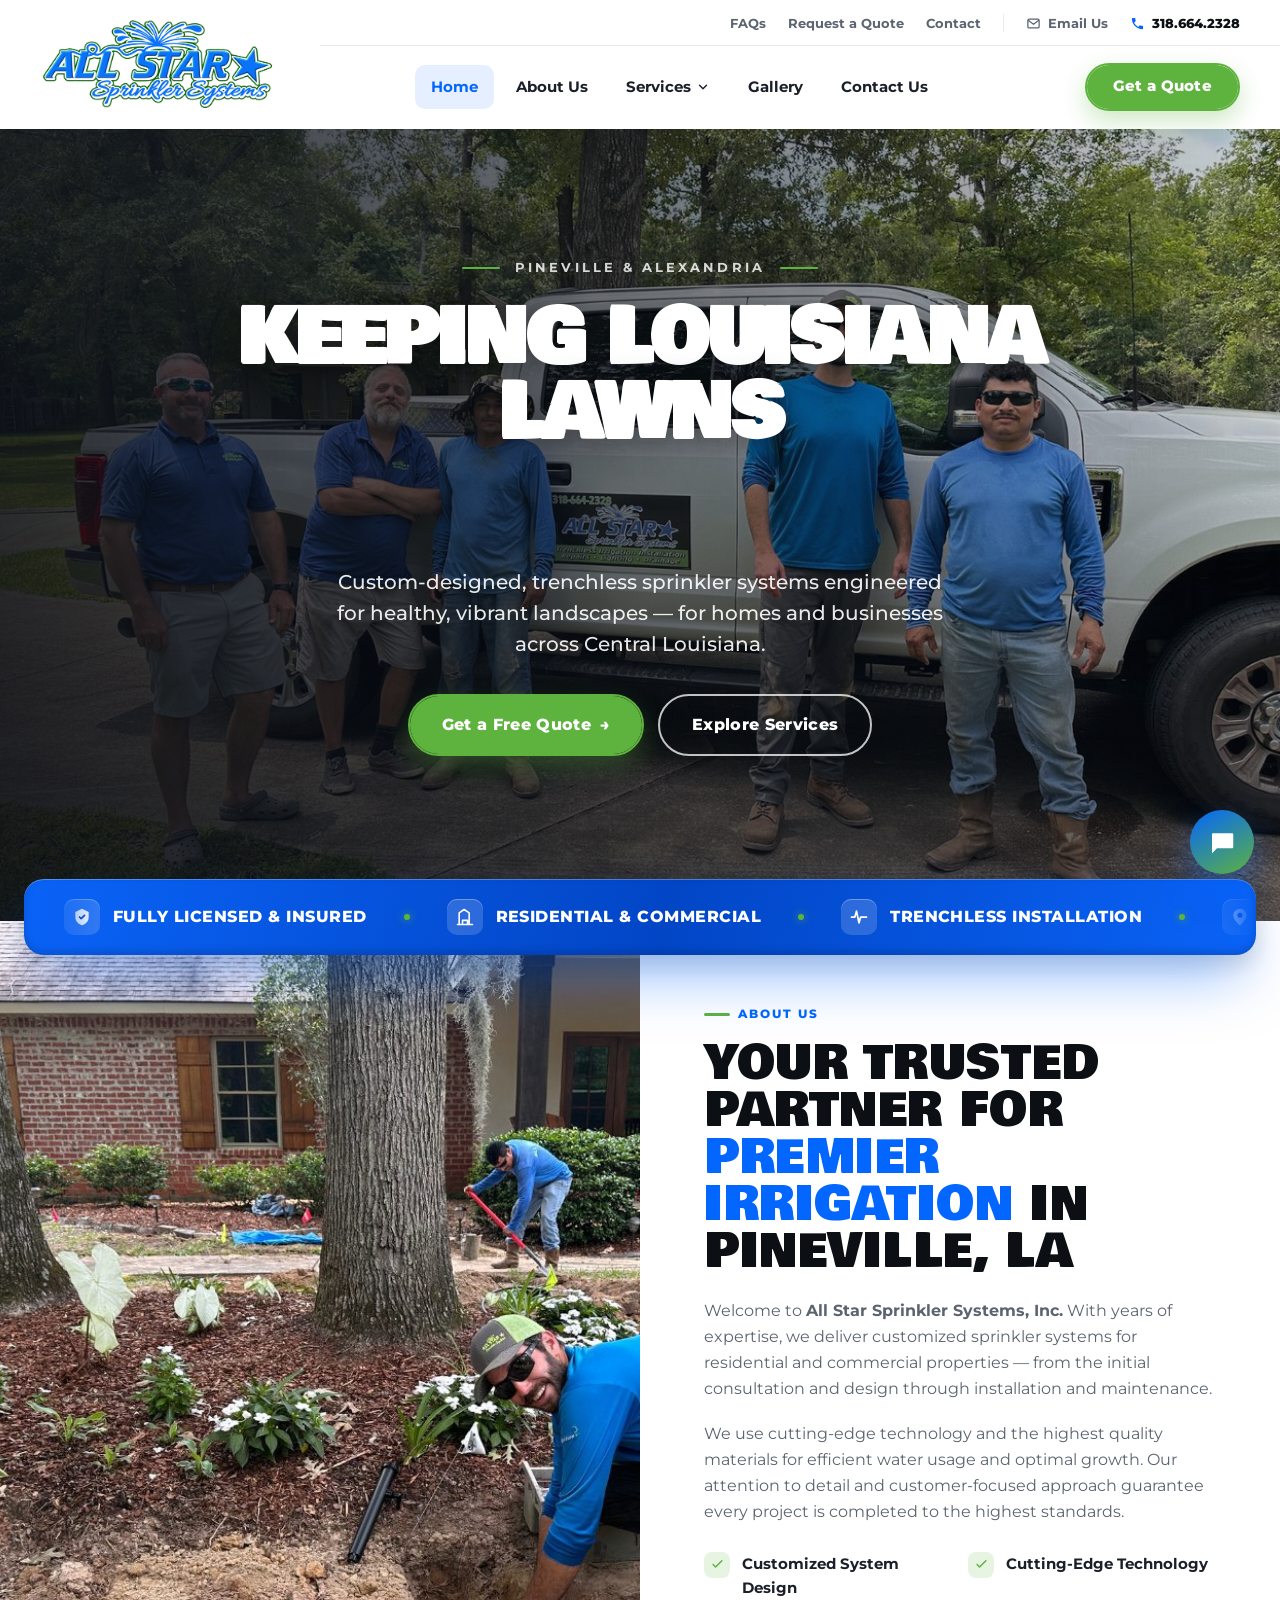
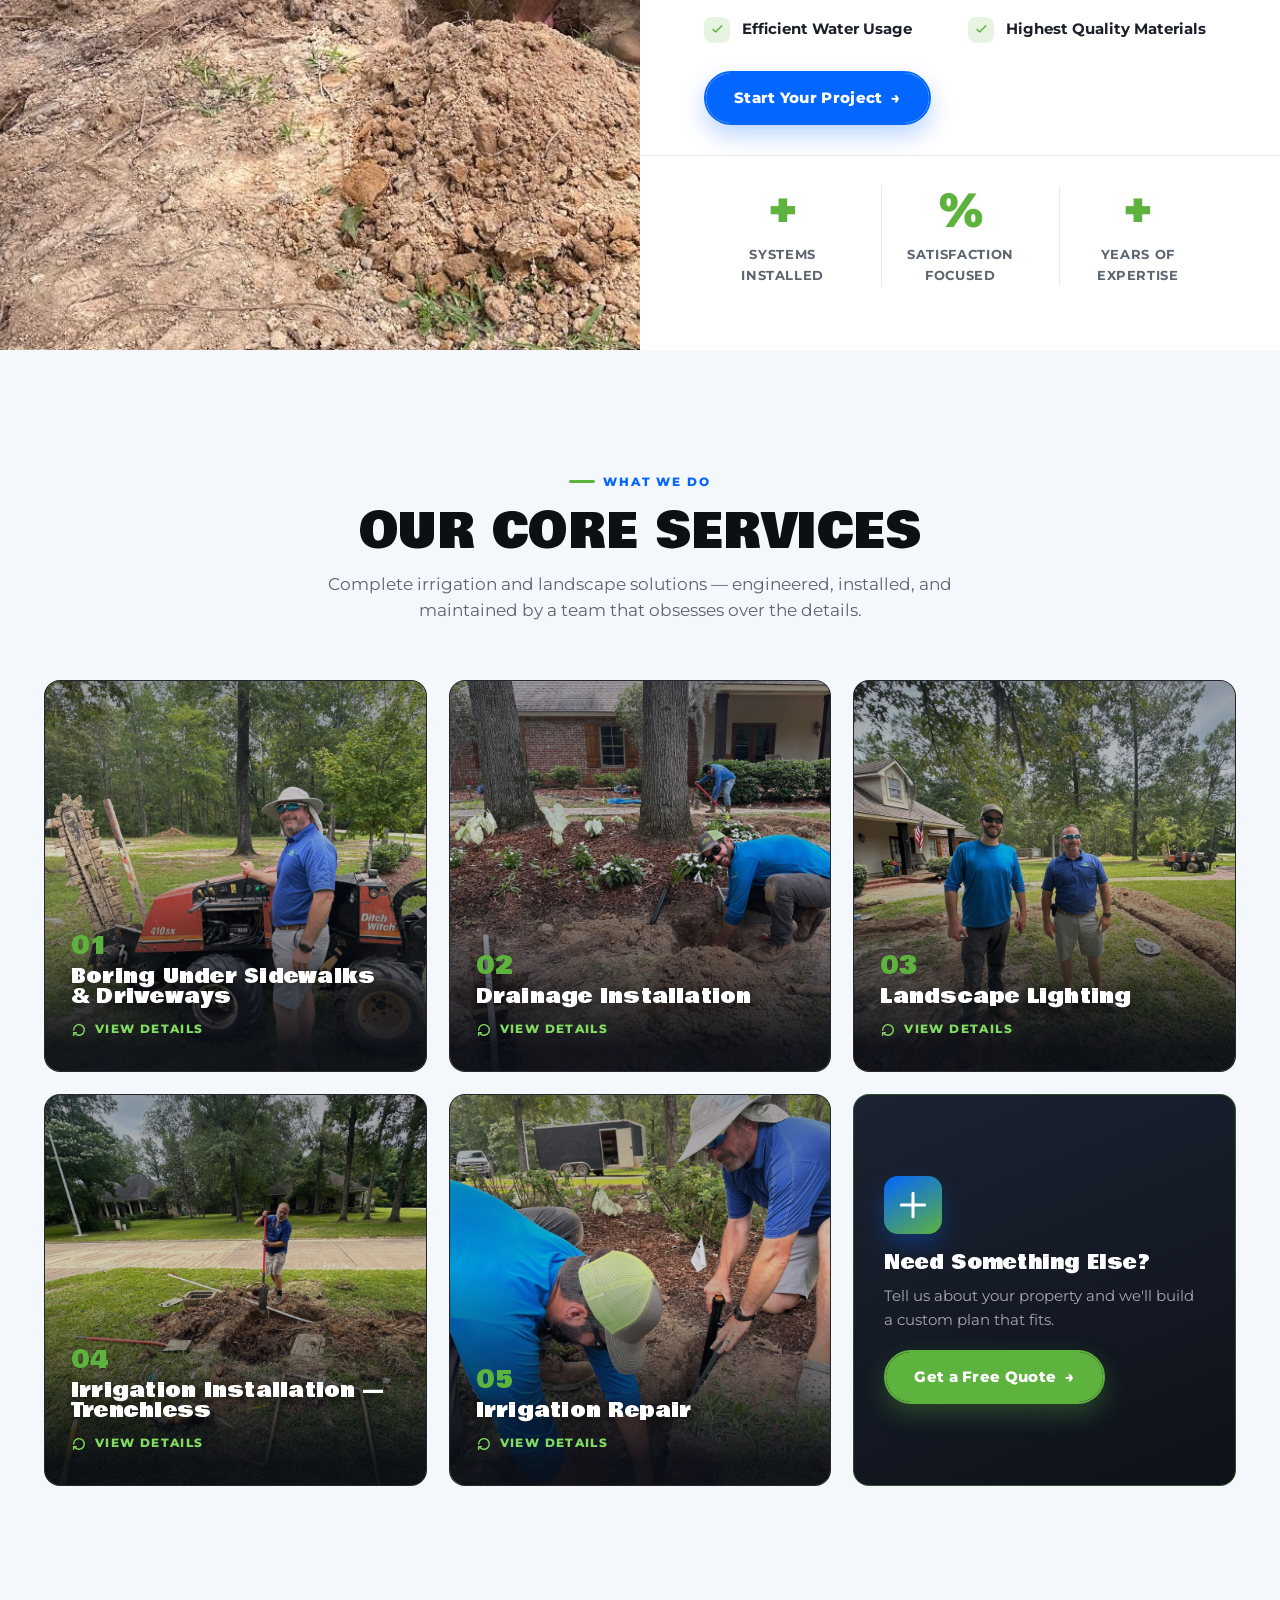
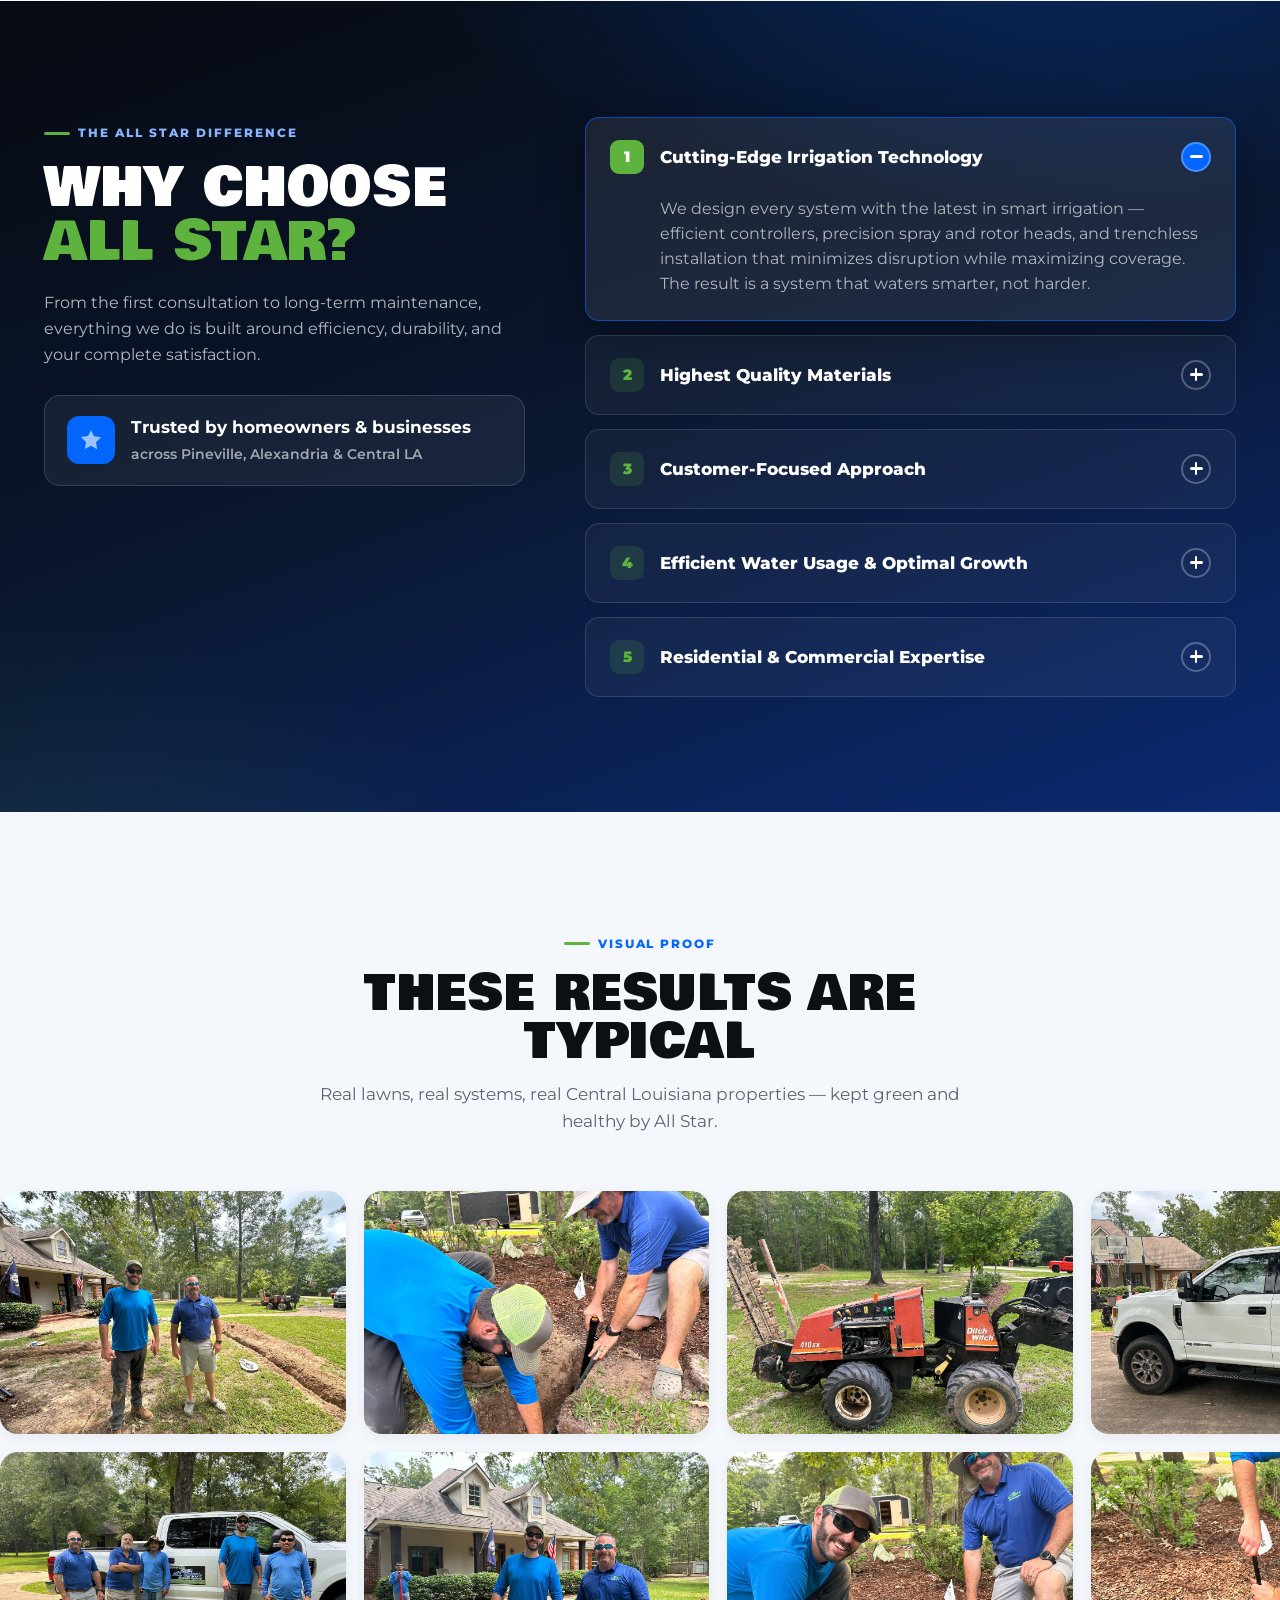
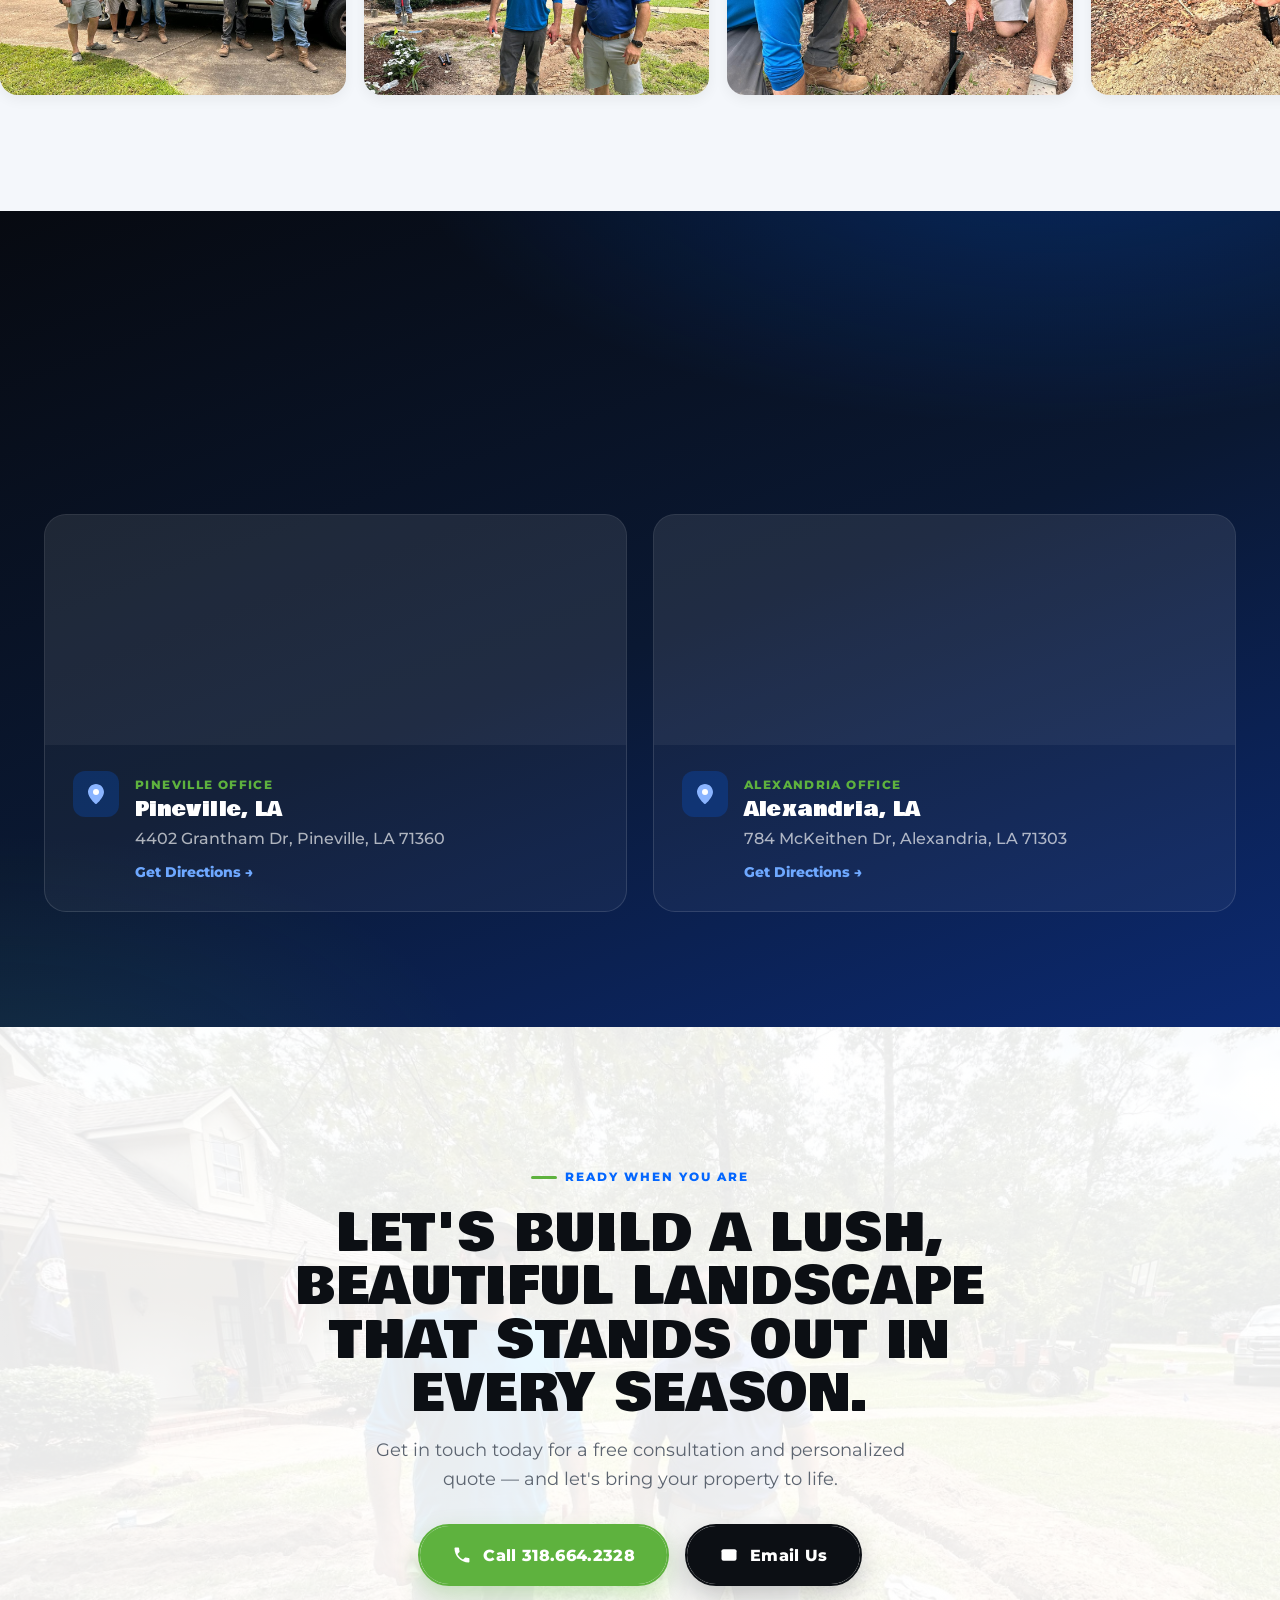
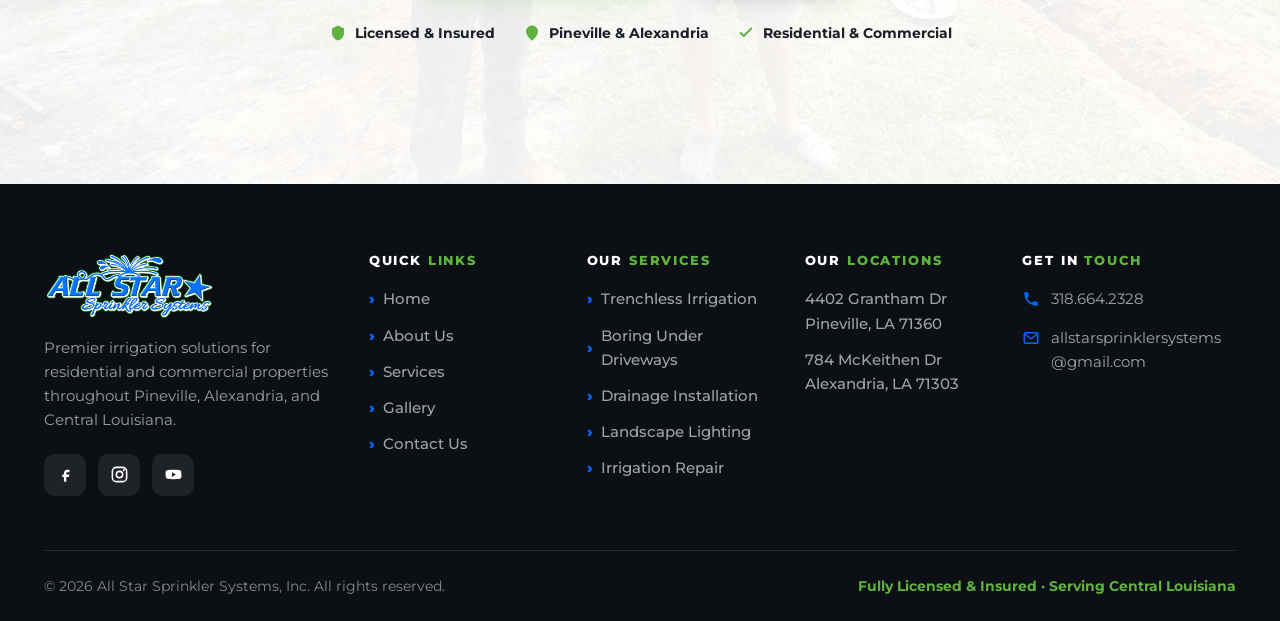
==== commit 77766041: "Add 5 service pages; wire all CTAs, cards, and menu to real pages - New pages: driveway-boring, drai" ====
--- a/index.html
+++ b/index.html
@@ -63,58 +63,58 @@
               <span class="mega-eyebrow">Our Services</span>
               <h4>Complete irrigation &amp; landscape solutions</h4>
               <p>Trenchless installs, drainage, lighting, and repairs — designed, installed, and maintained by one dedicated local team.</p>
-              <a href="#contact" class="btn btn-green">Get a Free Quote <span class="arrow">→</span></a>
+              <a href="contact.html" class="btn btn-green">Get a Free Quote <span class="arrow">→</span></a>
               <div class="mega-trust">
                 <span><svg viewBox="0 0 24 24" fill="none"><path d="M12 2 4 6v6c0 5 3.4 8.5 8 10 4.6-1.5 8-5 8-10V6l-8-4Z" fill="currentColor"/><path d="m9 12 2 2 4-4" stroke="#fff" stroke-width="2" stroke-linecap="round" stroke-linejoin="round"/></svg> Fully Licensed &amp; Insured</span>
                 <span><svg viewBox="0 0 24 24" fill="none"><path d="m5 12 4 4 10-10" stroke="currentColor" stroke-width="2.6" stroke-linecap="round" stroke-linejoin="round"/></svg> Residential &amp; Commercial</span>
               </div>
             </div>
             <div class="mega-list">
-              <a class="mega-item is-active" href="#svc-boring" data-i="0">
+              <a class="mega-item is-active" href="driveway-boring.html" data-i="0">
                 <span class="mi-ic"><svg viewBox="0 0 24 24" fill="none"><path d="M3 12h4l2-7 3 14 2-7h7" stroke="currentColor" stroke-width="2.2" stroke-linecap="round" stroke-linejoin="round"/></svg></span>
                 <span class="mi-tx"><b>Boring Under Sidewalks / Driveways</b><small>Directional boring beneath hardscapes</small></span>
                 <span class="mi-go">→</span>
               </a>
-              <a class="mega-item" href="#svc-drainage" data-i="1">
+              <a class="mega-item" href="drainage-installation.html" data-i="1">
                 <span class="mi-ic"><svg viewBox="0 0 24 24" fill="none"><path d="M4 14c0-3 3-5 8-12 5 7 8 9 8 12a8 8 0 0 1-16 0Z" fill="currentColor"/></svg></span>
                 <span class="mi-tx"><b>Drainage Installation</b><small>French drains &amp; surface drainage</small></span>
                 <span class="mi-go">→</span>
               </a>
-              <a class="mega-item" href="#svc-lighting" data-i="2">
+              <a class="mega-item" href="landscape-lighting.html" data-i="2">
                 <span class="mi-ic"><svg viewBox="0 0 24 24" fill="none"><circle cx="12" cy="12" r="4" fill="currentColor"/><path d="M12 2v3M12 19v3M2 12h3M19 12h3M5 5l2 2M17 17l2 2M19 5l-2 2M7 17l-2 2" stroke="currentColor" stroke-width="2" stroke-linecap="round"/></svg></span>
                 <span class="mi-tx"><b>Landscape Lighting</b><small>Elegant, energy-efficient lighting</small></span>
                 <span class="mi-go">→</span>
               </a>
-              <a class="mega-item" href="#svc-trenchless" data-i="3">
+              <a class="mega-item" href="trenchless-irrigation.html" data-i="3">
                 <span class="mi-ic"><svg viewBox="0 0 24 24" fill="none"><path d="M12 2c-.6 0-1 .4-1.2.9C9 8.5 4 10.5 4 15.5 4 19.6 7.6 23 12 23s8-3.4 8-7.5C20 10.5 15 8.5 13.2 2.9 13 2.4 12.6 2 12 2Z" fill="currentColor"/></svg></span>
                 <span class="mi-tx"><b>Irrigation Installation — Trenchless</b><small>Full sprinkler systems, minimal disruption</small></span>
                 <span class="mi-go">→</span>
               </a>
-              <a class="mega-item" href="#svc-repair" data-i="4">
+              <a class="mega-item" href="irrigation-repair.html" data-i="4">
                 <span class="mi-ic"><svg viewBox="0 0 24 24" fill="none"><path d="M14.7 6.3a4 4 0 0 0-5.6 5.6l-6 6 1.4 1.4 6-6a4 4 0 0 0 5.6-5.6l-2.5 2.5-1.9-1.9 2.5-2.5Z" fill="currentColor"/><path d="m15 15 5 5" stroke="currentColor" stroke-width="2" stroke-linecap="round"/></svg></span>
                 <span class="mi-tx"><b>Irrigation Repair</b><small>Leaks, heads, controllers &amp; coverage</small></span>
                 <span class="mi-go">→</span>
               </a>
             </div>
             <div class="mega-media">
-              <a class="mega-card is-active" href="#svc-boring" data-i="0"><img src="images/15.jpg" alt="Directional boring machine at work" loading="lazy"><span class="mm-cap"><b>Boring Under Sidewalks / Driveways</b><span>View service →</span></span></a>
-              <a class="mega-card" href="#svc-drainage" data-i="1"><img src="images/7.jpg" alt="Drainage line installation" loading="lazy"><span class="mm-cap"><b>Drainage Installation</b><span>View service →</span></span></a>
-              <a class="mega-card" href="#svc-lighting" data-i="2"><img src="images/9.jpg" alt="Finished landscape" loading="lazy"><span class="mm-cap"><b>Landscape Lighting</b><span>View service →</span></span></a>
-              <a class="mega-card" href="#svc-trenchless" data-i="3"><img src="images/13.jpg" alt="Trenchless irrigation install" loading="lazy"><span class="mm-cap"><b>Irrigation Installation — Trenchless</b><span>View service →</span></span></a>
-              <a class="mega-card" href="#svc-repair" data-i="4"><img src="images/1.jpg" alt="Irrigation system repair" loading="lazy"><span class="mm-cap"><b>Irrigation Repair</b><span>View service →</span></span></a>
+              <a class="mega-card is-active" href="driveway-boring.html" data-i="0"><img src="images/15.jpg" alt="Directional boring machine at work" loading="lazy"><span class="mm-cap"><b>Boring Under Sidewalks / Driveways</b><span>View service →</span></span></a>
+              <a class="mega-card" href="drainage-installation.html" data-i="1"><img src="images/7.jpg" alt="Drainage line installation" loading="lazy"><span class="mm-cap"><b>Drainage Installation</b><span>View service →</span></span></a>
+              <a class="mega-card" href="landscape-lighting.html" data-i="2"><img src="images/9.jpg" alt="Finished landscape" loading="lazy"><span class="mm-cap"><b>Landscape Lighting</b><span>View service →</span></span></a>
+              <a class="mega-card" href="trenchless-irrigation.html" data-i="3"><img src="images/13.jpg" alt="Trenchless irrigation install" loading="lazy"><span class="mm-cap"><b>Irrigation Installation — Trenchless</b><span>View service →</span></span></a>
+              <a class="mega-card" href="irrigation-repair.html" data-i="4"><img src="images/1.jpg" alt="Irrigation system repair" loading="lazy"><span class="mm-cap"><b>Irrigation Repair</b><span>View service →</span></span></a>
             </div>
           </div>
         </div>
       </div>
       <a href="gallery.html">Gallery</a>
       <a href="contact.html">Contact Us</a>
-      <a href="#contact" class="nav-menu-cta">Get a Quote →</a>
+      <a href="contact.html" class="nav-menu-cta">Get a Quote →</a>
     </nav>
     <div class="nav-cta">
       <a href="https://www.facebook.com/" target="_blank" rel="noopener" class="nav-mini nav-mini-fb" aria-label="Facebook">
         <svg viewBox="0 0 24 24" fill="currentColor"><path d="M14 9h3V6h-3c-2.2 0-4 1.8-4 4v2H8v3h2v6h3v-6h3l1-3h-4v-2c0-.6.4-1 1-1Z"/></svg>
       </a>
-      <a href="#contact" class="btn btn-green">Get a Quote</a>
+      <a href="contact.html" class="btn btn-green">Get a Quote</a>
       <button class="burger" id="burger" aria-label="Toggle menu"><span></span><span></span><span></span></button>
     </div>
   </div>
@@ -136,7 +136,7 @@
         <h1>KEEPING LOUISIANA LAWNS<br><span class="cycle-word" id="cycleWord">HEALTHY</span></h1>
         <p class="sub">Custom-designed, trenchless sprinkler systems engineered for healthy, vibrant landscapes — for homes and businesses across Central Louisiana.</p>
         <div class="hero-cta">
-          <a href="#contact" class="btn btn-green">Get a Free Quote <span class="arrow">→</span></a>
+          <a href="contact.html" class="btn btn-green">Get a Free Quote <span class="arrow">→</span></a>
           <a href="#services" class="btn btn-ghost">Explore Services</a>
         </div>
       </div>
@@ -176,7 +176,7 @@
         <div class="f"><span class="ck"><svg viewBox="0 0 24 24" fill="none"><path d="m5 12 4 4 10-10" stroke="currentColor" stroke-width="2.4" stroke-linecap="round" stroke-linejoin="round"/></svg></span><span>Efficient Water Usage</span></div>
         <div class="f"><span class="ck"><svg viewBox="0 0 24 24" fill="none"><path d="m5 12 4 4 10-10" stroke="currentColor" stroke-width="2.4" stroke-linecap="round" stroke-linejoin="round"/></svg></span><span>Highest Quality Materials</span></div>
       </div>
-      <a href="#contact" class="btn btn-blue">Start Your Project <span class="arrow">→</span></a>
+      <a href="contact.html" class="btn btn-blue">Start Your Project <span class="arrow">→</span></a>
     </div>
     <div class="about-stats reveal">
       <div class="stat"><div class="n" data-count="500"><span>+</span></div><div class="l">Systems Installed</div></div>
@@ -209,7 +209,7 @@
             <span class="svc-ico" aria-hidden="true"><svg viewBox="0 0 24 24" fill="none"><path d="M3 12h4l2-7 3 14 2-7h7" stroke="currentColor" stroke-width="2.2" stroke-linecap="round" stroke-linejoin="round"/></svg></span>
             <h3>Boring Under Sidewalks &amp; Driveways</h3>
             <p>Precision directional boring routes lines beneath hardscapes — no demolition, no costly concrete repair.</p>
-            <a href="#contact" class="more">Learn more →</a>
+            <a href="driveway-boring.html" class="more">Learn more →</a>
           </div>
         </div>
       </article>
@@ -227,7 +227,7 @@
             <span class="svc-ico" aria-hidden="true"><svg viewBox="0 0 24 24" fill="none"><path d="M4 14c0-3 3-5 8-12 5 7 8 9 8 12a8 8 0 0 1-16 0Z" fill="currentColor"/></svg></span>
             <h3>Drainage Installation</h3>
             <p>Protect your property from standing water and erosion with smart French drains and surface drainage systems.</p>
-            <a href="#contact" class="more">Learn more →</a>
+            <a href="drainage-installation.html" class="more">Learn more →</a>
           </div>
         </div>
       </article>
@@ -245,7 +245,7 @@
             <span class="svc-ico" aria-hidden="true"><svg viewBox="0 0 24 24" fill="none"><circle cx="12" cy="12" r="4" fill="currentColor"/><path d="M12 2v3M12 19v3M2 12h3M19 12h3M5 5l2 2M17 17l2 2M19 5l-2 2M7 17l-2 2" stroke="currentColor" stroke-width="2" stroke-linecap="round"/></svg></span>
             <h3>Landscape Lighting</h3>
             <p>Highlight architecture and greenery with elegant, energy-efficient lighting that extends your outdoor hours.</p>
-            <a href="#contact" class="more">Learn more →</a>
+            <a href="landscape-lighting.html" class="more">Learn more →</a>
           </div>
         </div>
       </article>
@@ -263,7 +263,7 @@
             <span class="svc-ico" aria-hidden="true"><svg viewBox="0 0 24 24" fill="none"><path d="M12 2c-.6 0-1 .4-1.2.9C9 8.5 4 10.5 4 15.5 4 19.6 7.6 23 12 23s8-3.4 8-7.5C20 10.5 15 8.5 13.2 2.9 13 2.4 12.6 2 12 2Z" fill="currentColor"/><path d="M15 15.5a3 3 0 0 1-3 3" stroke="#0e1219" stroke-width="1.8" stroke-linecap="round"/></svg></span>
             <h3>Irrigation Installation — Trenchless</h3>
             <p>Our flagship service. Install a full sprinkler system with minimal disruption — no torn-up lawns, faster turnaround, beautiful results.</p>
-            <a href="#contact" class="more">Learn more →</a>
+            <a href="trenchless-irrigation.html" class="more">Learn more →</a>
           </div>
         </div>
       </article>
@@ -281,7 +281,7 @@
             <span class="svc-ico" aria-hidden="true"><svg viewBox="0 0 24 24" fill="none"><path d="M14.7 6.3a4 4 0 0 0-5.6 5.6l-6 6 1.4 1.4 6-6a4 4 0 0 0 5.6-5.6l-2.5 2.5-1.9-1.9 2.5-2.5Z" fill="currentColor"/><path d="m15 15 5 5" stroke="currentColor" stroke-width="2" stroke-linecap="round"/></svg></span>
             <h3>Irrigation Repair</h3>
             <p>Leaks, broken heads, controller issues, coverage gaps — we diagnose fast and restore your system to peak efficiency.</p>
-            <a href="#contact" class="more">Learn more →</a>
+            <a href="irrigation-repair.html" class="more">Learn more →</a>
           </div>
         </div>
       </article>
@@ -289,7 +289,7 @@
         <span class="svc-ico" aria-hidden="true"><svg viewBox="0 0 24 24" fill="none"><path d="M12 2v20M2 12h20" stroke="currentColor" stroke-width="2.6" stroke-linecap="round"/></svg></span>
         <h3>Need Something Else?</h3>
         <p>Tell us about your property and we'll build a custom plan that fits.</p>
-        <a href="#contact" class="btn btn-green">Get a Free Quote <span class="arrow">→</span></a>
+        <a href="contact.html" class="btn btn-green">Get a Free Quote <span class="arrow">→</span></a>
       </article>
     </div>
     <div class="svc-controls" aria-hidden="true">
@@ -462,11 +462,11 @@
       <div>
         <h4>Our <span>Services</span></h4>
         <nav class="foot-links">
-          <a href="#services">Trenchless Irrigation</a>
-          <a href="#services">Boring Under Driveways</a>
-          <a href="#services">Drainage Installation</a>
-          <a href="#services">Landscape Lighting</a>
-          <a href="#services">Irrigation Repair</a>
+          <a href="trenchless-irrigation.html">Trenchless Irrigation</a>
+          <a href="driveway-boring.html">Boring Under Driveways</a>
+          <a href="drainage-installation.html">Drainage Installation</a>
+          <a href="landscape-lighting.html">Landscape Lighting</a>
+          <a href="irrigation-repair.html">Irrigation Repair</a>
         </nav>
       </div>
       <div>
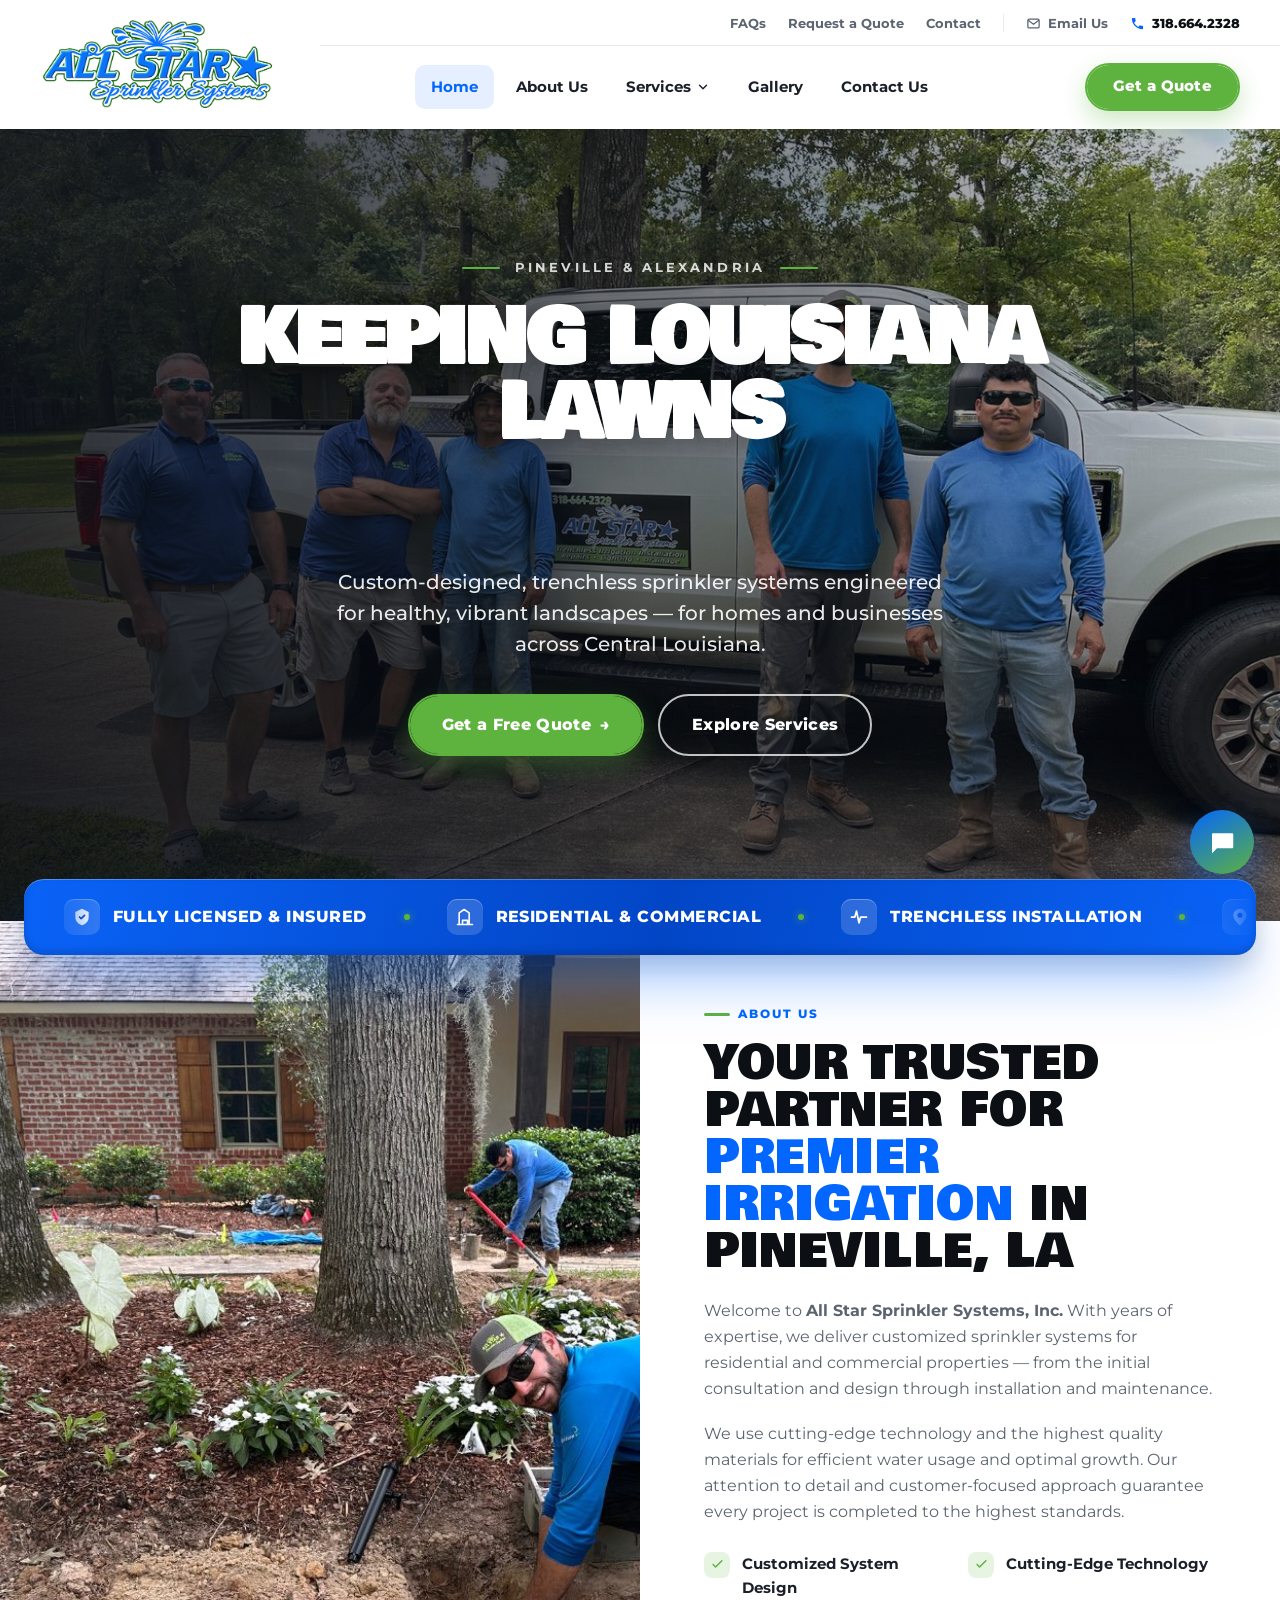
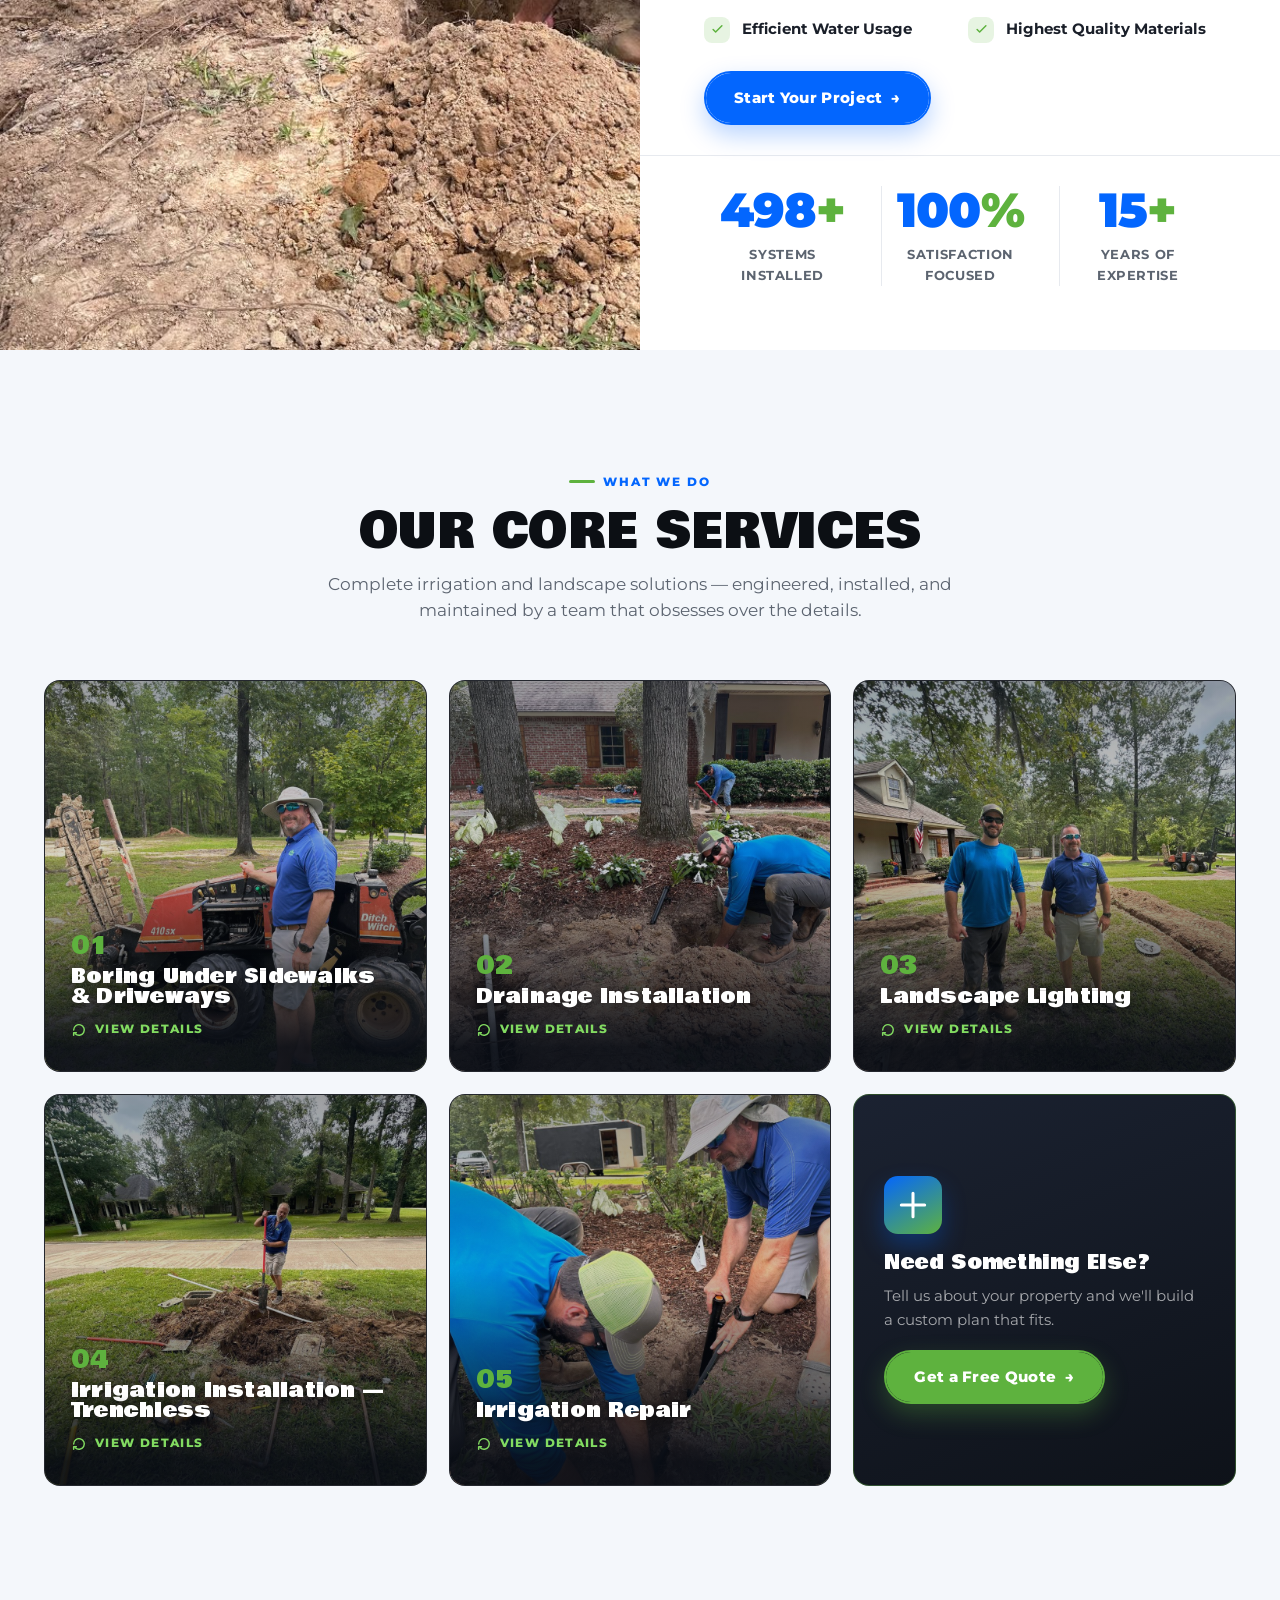
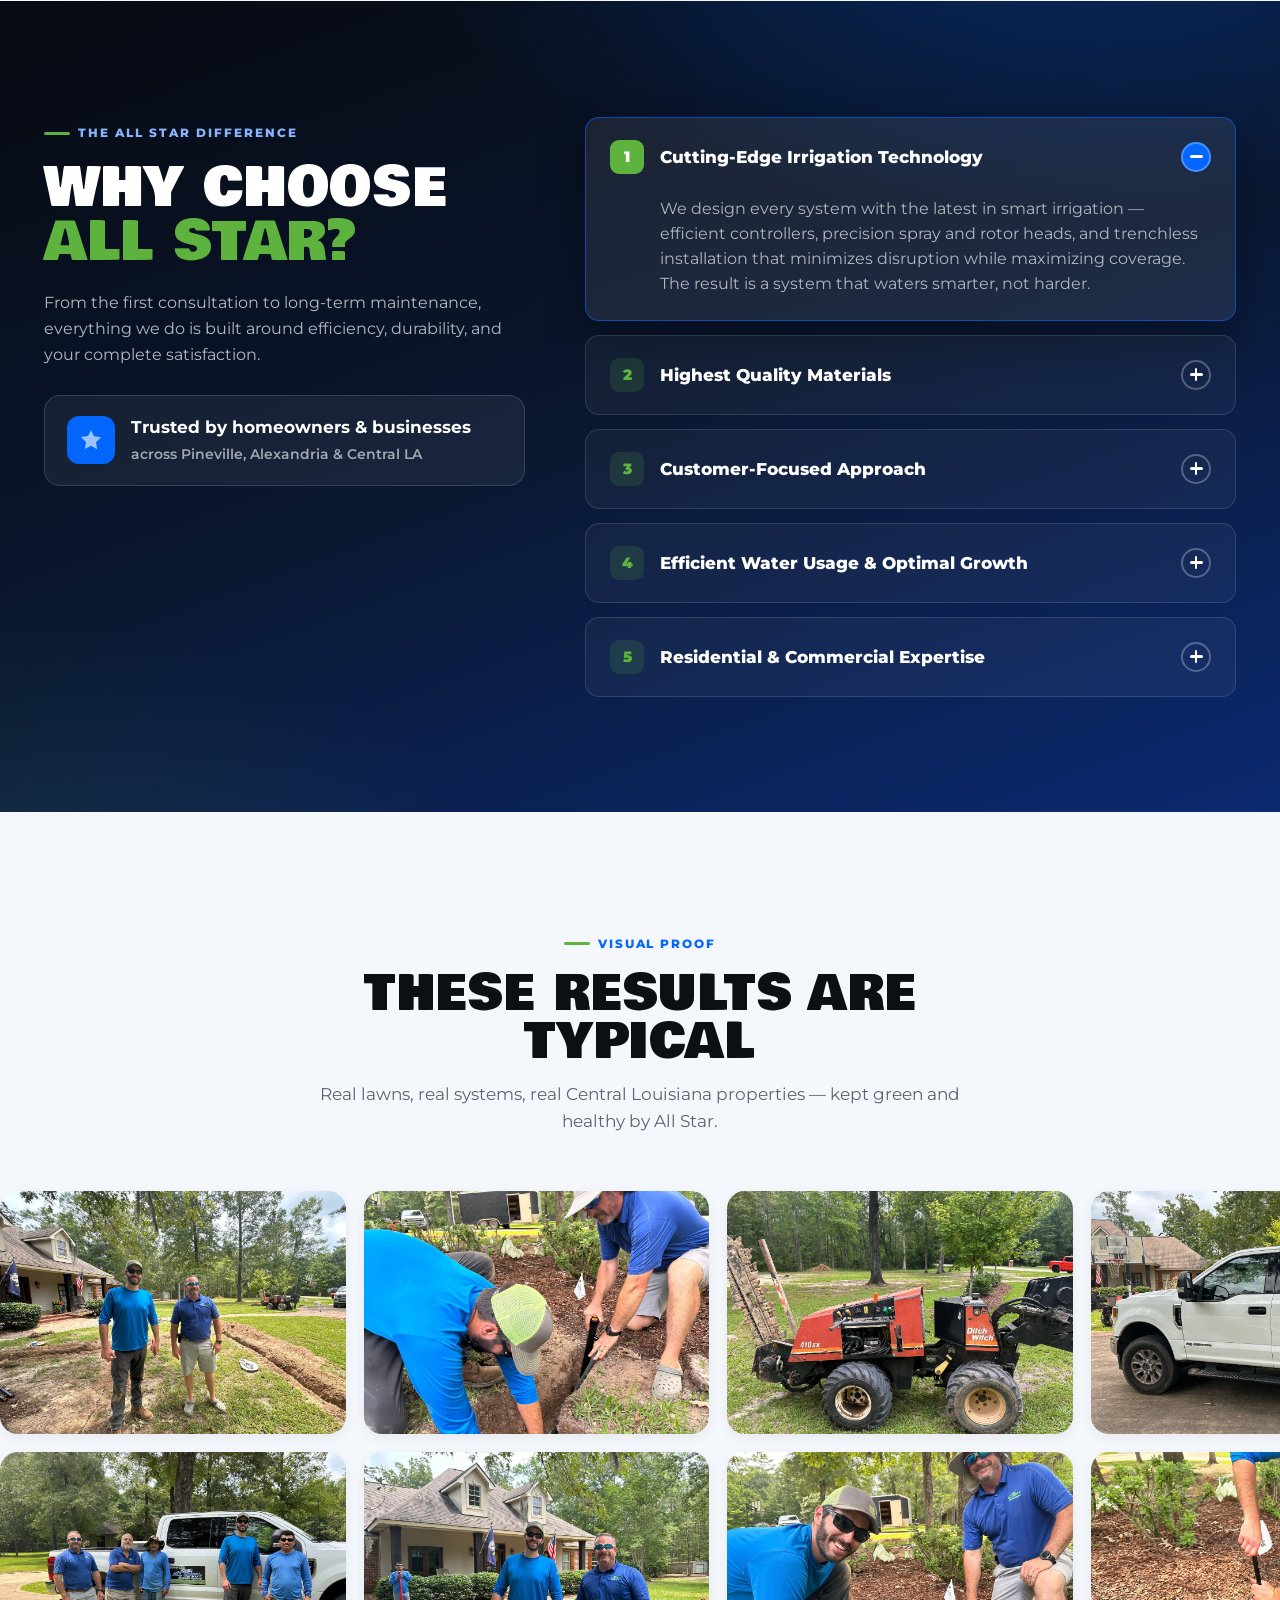
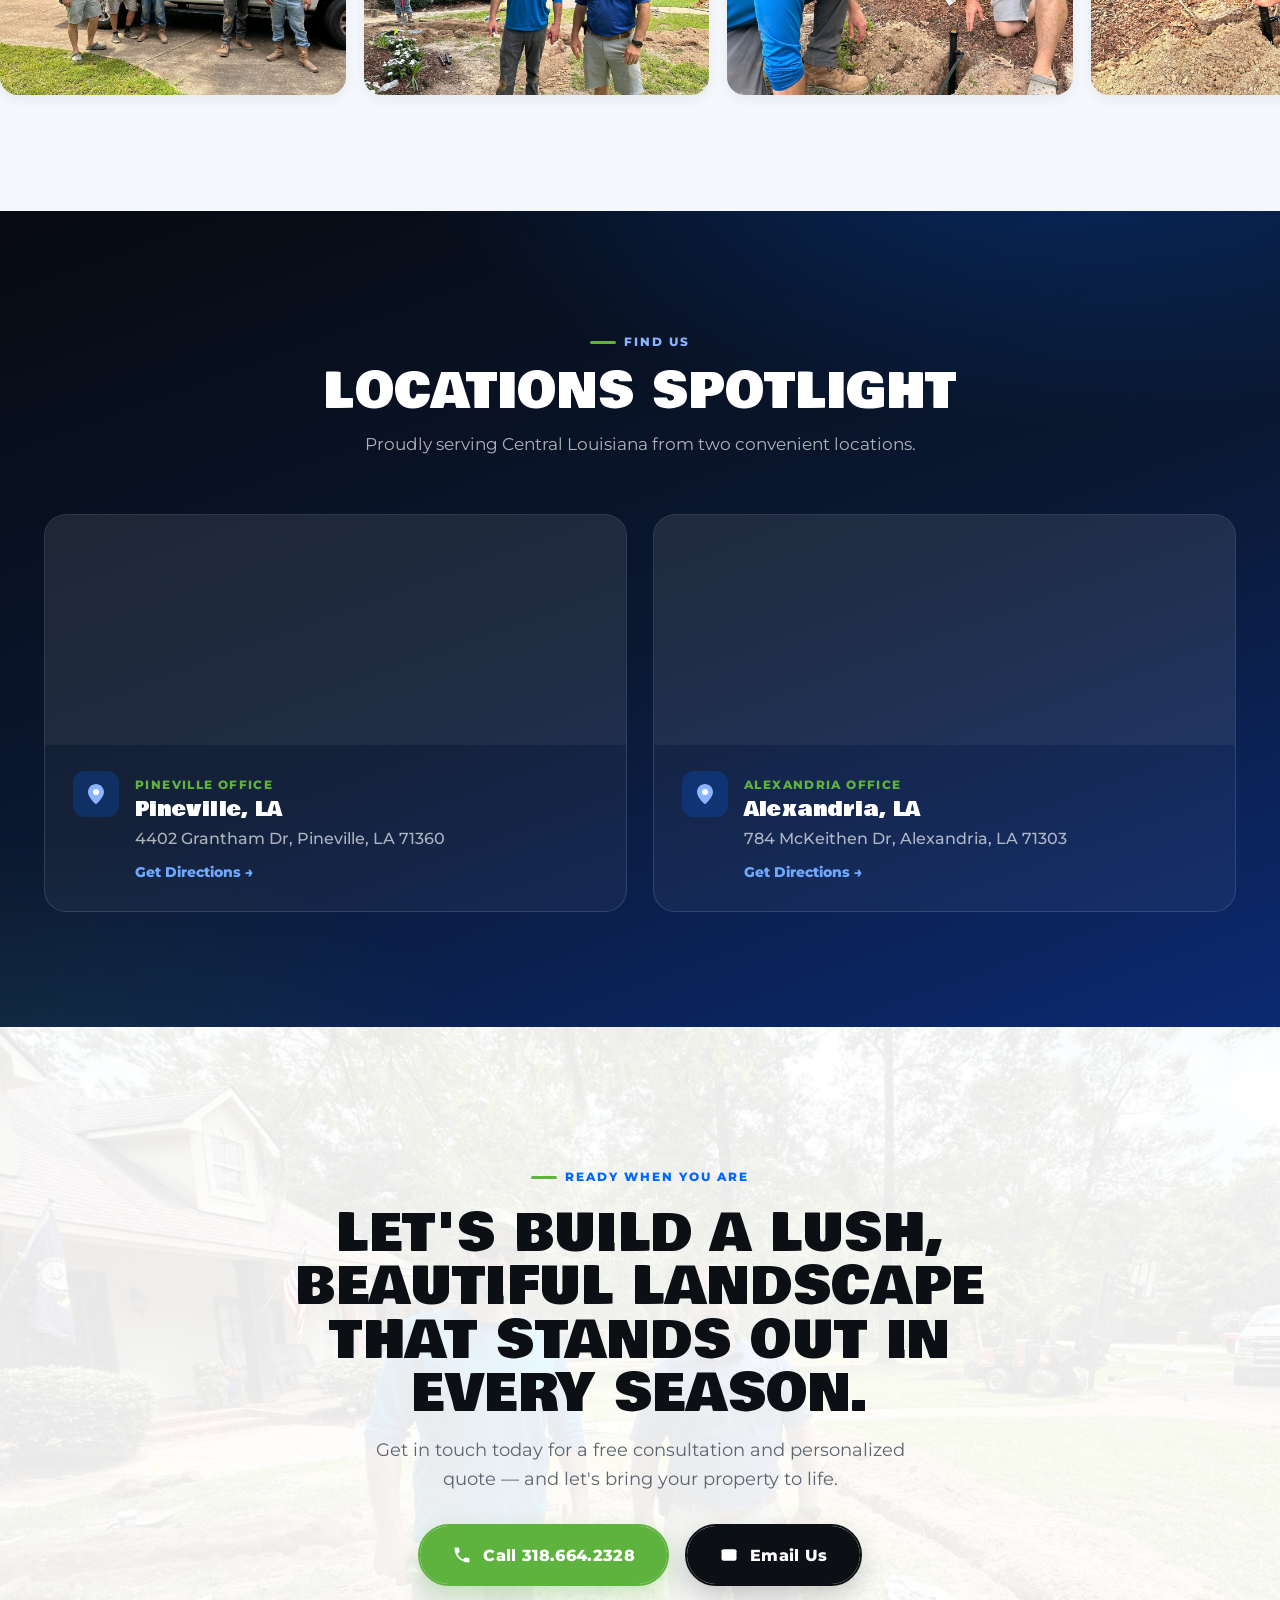
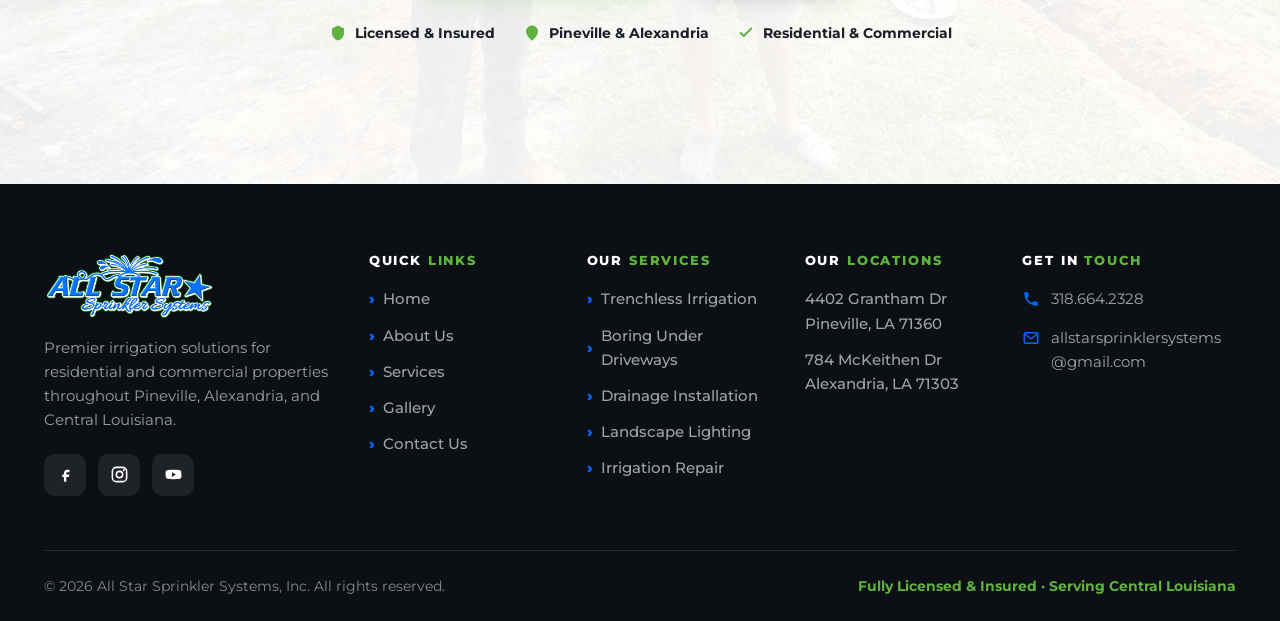
==== commit 785b37d7: "Point all Facebook icons to the real Facebook page Co-Authored-By: Claude Opus 4.8 <noreply@anthropi" ====
--- a/index.html
+++ b/index.html
@@ -111,7 +111,7 @@
       <a href="contact.html" class="nav-menu-cta">Get a Quote →</a>
     </nav>
     <div class="nav-cta">
-      <a href="https://www.facebook.com/" target="_blank" rel="noopener" class="nav-mini nav-mini-fb" aria-label="Facebook">
+      <a href="https://www.facebook.com/people/All-Star-Sprinkler-Systems-Inc/100075963552966/" target="_blank" rel="noopener" class="nav-mini nav-mini-fb" aria-label="Facebook">
         <svg viewBox="0 0 24 24" fill="currentColor"><path d="M14 9h3V6h-3c-2.2 0-4 1.8-4 4v2H8v3h2v6h3v-6h3l1-3h-4v-2c0-.6.4-1 1-1Z"/></svg>
       </a>
       <a href="contact.html" class="btn btn-green">Get a Quote</a>
@@ -444,7 +444,7 @@
         </a>
         <p>Premier irrigation solutions for residential and commercial properties throughout Pineville, Alexandria, and Central Louisiana.</p>
         <div class="foot-social">
-          <a href="#" aria-label="Facebook"><svg viewBox="0 0 24 24" fill="currentColor"><path d="M14 9h3V6h-3c-2.2 0-4 1.8-4 4v2H8v3h2v6h3v-6h3l1-3h-4v-2c0-.6.4-1 1-1Z"/></svg></a>
+          <a href="https://www.facebook.com/people/All-Star-Sprinkler-Systems-Inc/100075963552966/" target="_blank" rel="noopener" aria-label="Facebook"><svg viewBox="0 0 24 24" fill="currentColor"><path d="M14 9h3V6h-3c-2.2 0-4 1.8-4 4v2H8v3h2v6h3v-6h3l1-3h-4v-2c0-.6.4-1 1-1Z"/></svg></a>
           <a href="#" aria-label="Instagram"><svg viewBox="0 0 24 24" fill="none"><rect x="3" y="3" width="18" height="18" rx="5" stroke="currentColor" stroke-width="2"/><circle cx="12" cy="12" r="4" stroke="currentColor" stroke-width="2"/><circle cx="17.5" cy="6.5" r="1.3" fill="currentColor"/></svg></a>
           <a href="#" aria-label="YouTube"><svg viewBox="0 0 24 24" fill="currentColor"><path d="M22 8.5a3 3 0 0 0-2-2C18 6 12 6 12 6s-6 0-8 .5a3 3 0 0 0-2 2C2 10 2 12 2 12s0 2 .5 3.5a3 3 0 0 0 2 2C6 18 12 18 12 18s6 0 8-.5a3 3 0 0 0 2-2C22 14 22 12 22 12s0-2-.5-3.5ZM10 15V9l5 3-5 3Z"/></svg></a>
         </div>
--- a/styles.css
+++ b/styles.css
@@ -636,6 +636,32 @@
 
   /* ============================================================ MOBILE STICKY ACTION BAR */
   .mobile-bar{display:none}
+
+  /* ---------- Slide-up contact sheet (opened by the mobile "Message" button) ---------- */
+  .sheet{position:fixed;inset:0;z-index:3000;visibility:hidden}
+  .sheet.open{visibility:visible}
+  .sheet-backdrop{position:absolute;inset:0;background:rgba(8,12,20,.55);opacity:0;transition:opacity .35s var(--ease)}
+  .sheet.open .sheet-backdrop{opacity:1}
+  .sheet-panel{
+    position:absolute;left:0;right:0;bottom:0;background:#fff;border-radius:24px 24px 0 0;
+    padding:14px 22px calc(26px + env(safe-area-inset-bottom));max-height:92vh;overflow-y:auto;
+    transform:translateY(100%);transition:transform .42s cubic-bezier(.4,0,.2,1);
+    box-shadow:0 -20px 50px rgba(12,15,20,.28);
+  }
+  .sheet.open .sheet-panel{transform:translateY(0)}
+  .sheet-grip{display:block;width:44px;height:5px;border-radius:5px;background:var(--line);margin:2px auto 14px}
+  .sheet-close{position:absolute;top:14px;right:16px;width:38px;height:38px;border:none;border-radius:11px;background:var(--soft);color:var(--black);cursor:pointer;display:grid;place-items:center}
+  .sheet-close svg{width:20px;height:20px}
+  .sheet-panel h3{font-size:1.5rem;color:var(--black)}
+  .sheet-panel > p{color:var(--gray);font-size:.95rem;margin:6px 0 16px}
+  .sheet-call{width:100%;gap:10px}
+  .sheet-call svg{width:20px;height:20px}
+  .sheet-or{display:flex;align-items:center;gap:12px;margin:16px 0;color:var(--gray);font-size:.72rem;font-weight:800;letter-spacing:.1em;text-transform:uppercase}
+  .sheet-or::before,.sheet-or::after{content:"";flex:1;height:1px;background:var(--line)}
+  .sheet-form{display:flex;flex-direction:column;gap:10px}
+  .sheet-form input,.sheet-form textarea{width:100%;border:1px solid var(--line);border-radius:11px;padding:13px 15px;font-family:inherit;font-size:1rem;color:var(--ink);background:var(--soft);resize:vertical}
+  .sheet-form input:focus,.sheet-form textarea:focus{outline:none;border-color:var(--blue);background:#fff}
+  .sheet-form .btn{width:100%;margin-top:2px}
 
   /* ============================================================ RESPONSIVE */
   @media(max-width:1024px){
@@ -671,6 +697,12 @@
     .svc{flex:0 0 84%;scroll-snap-align:center}
     /* carousel cards show immediately (no vertical reveal offset that caused phantom scroll) */
     .services-grid .svc{opacity:1;transform:none}
+    /* Mobile: no 3D flip (iOS Safari doesn't reliably honor backface-visibility, which
+       let the rotated back face bleed through mirrored). Show the image front only and
+       tap navigates to the service page. */
+    .svc-flip .svc-inner{transform:none !important;transform-style:flat}
+    .svc-flip .svc-back{display:none}
+    .svc-flip .svc-front{cursor:pointer}
     .svc-controls{display:flex}
 
     /* ---------- Slide-out mobile menu ---------- */
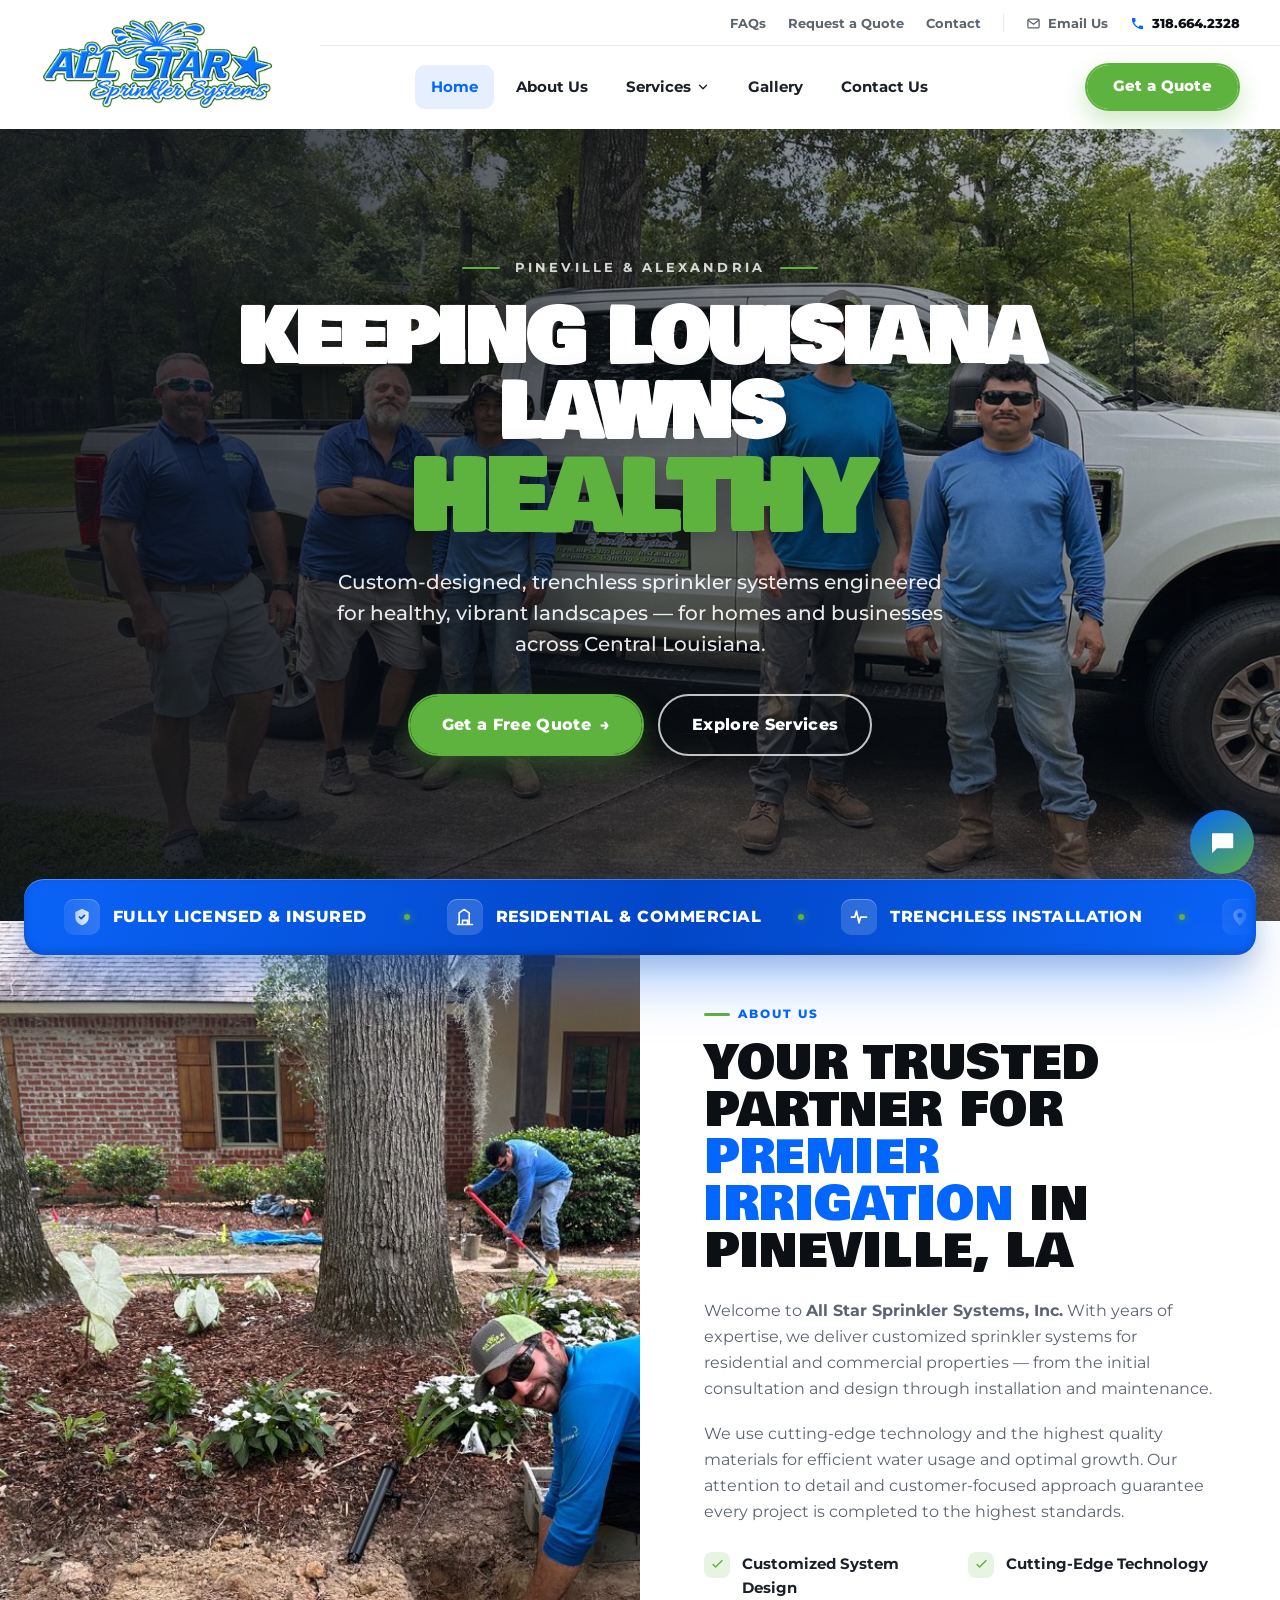
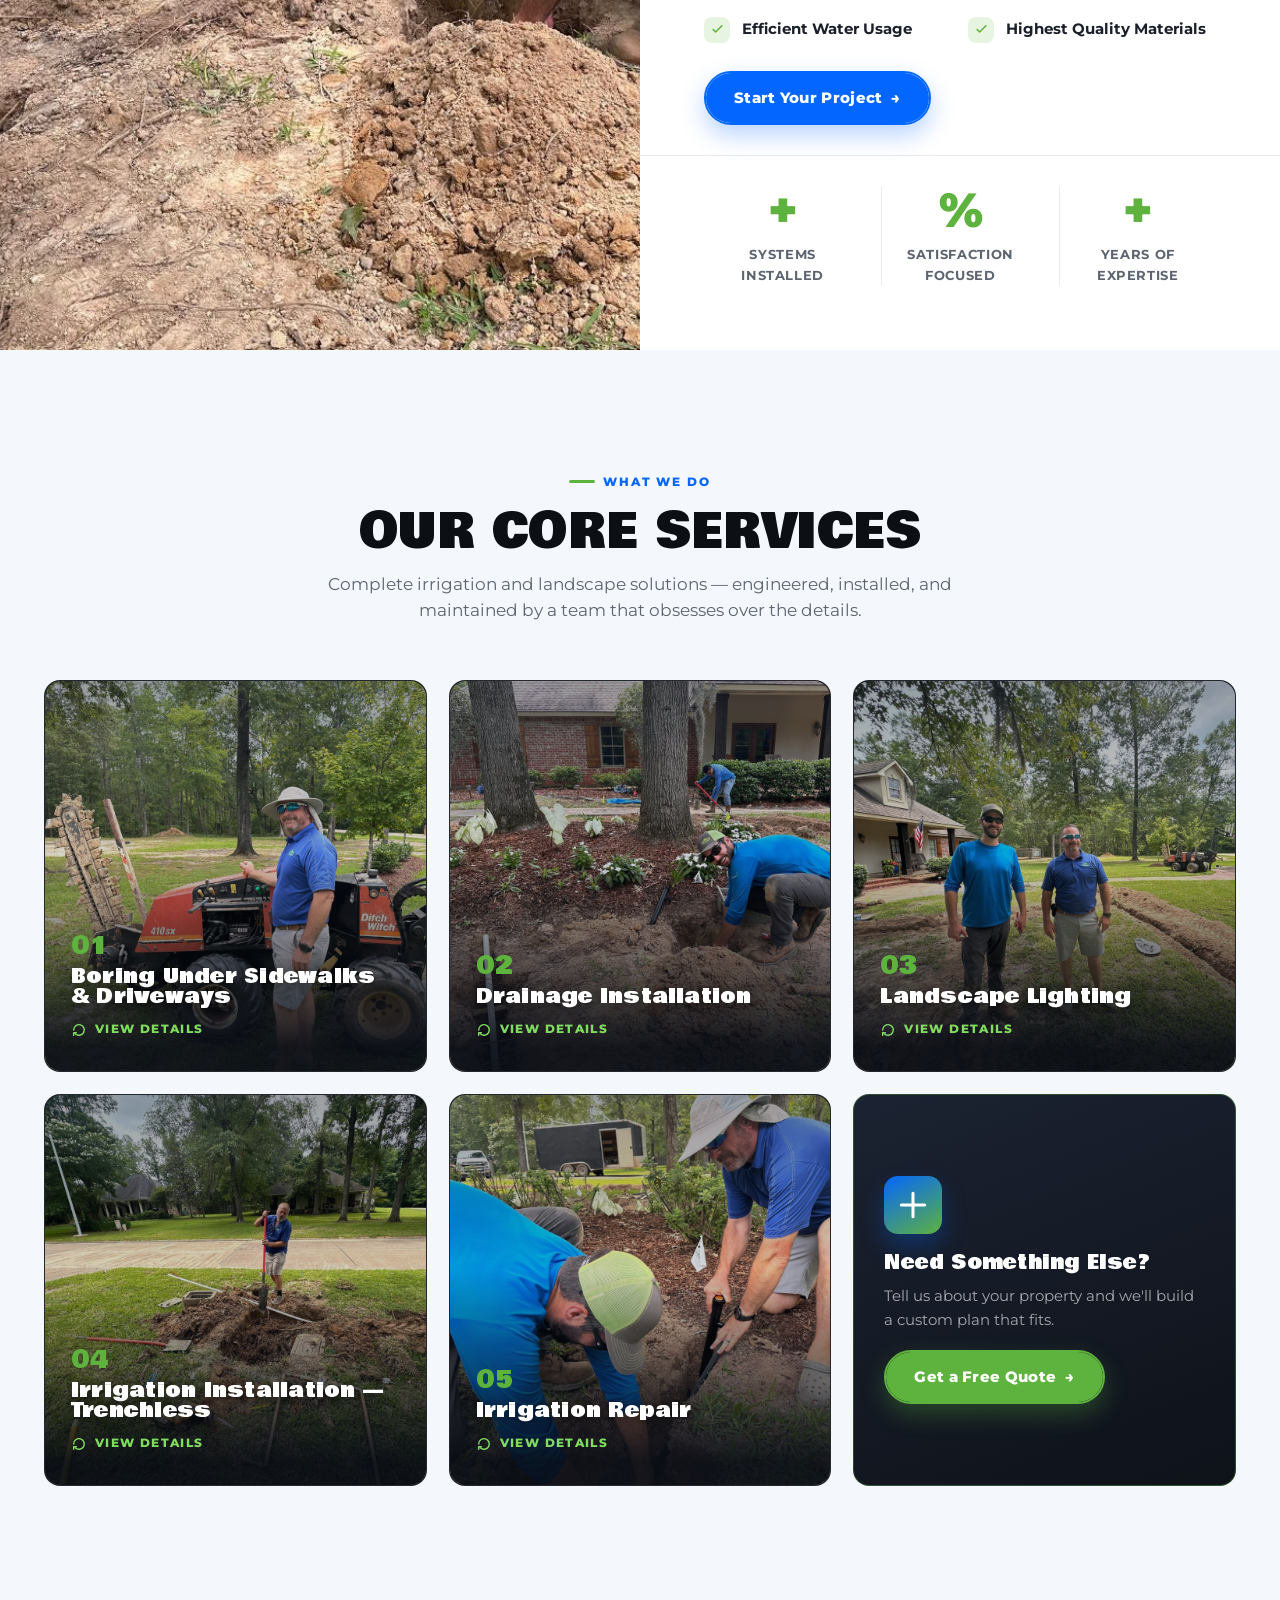
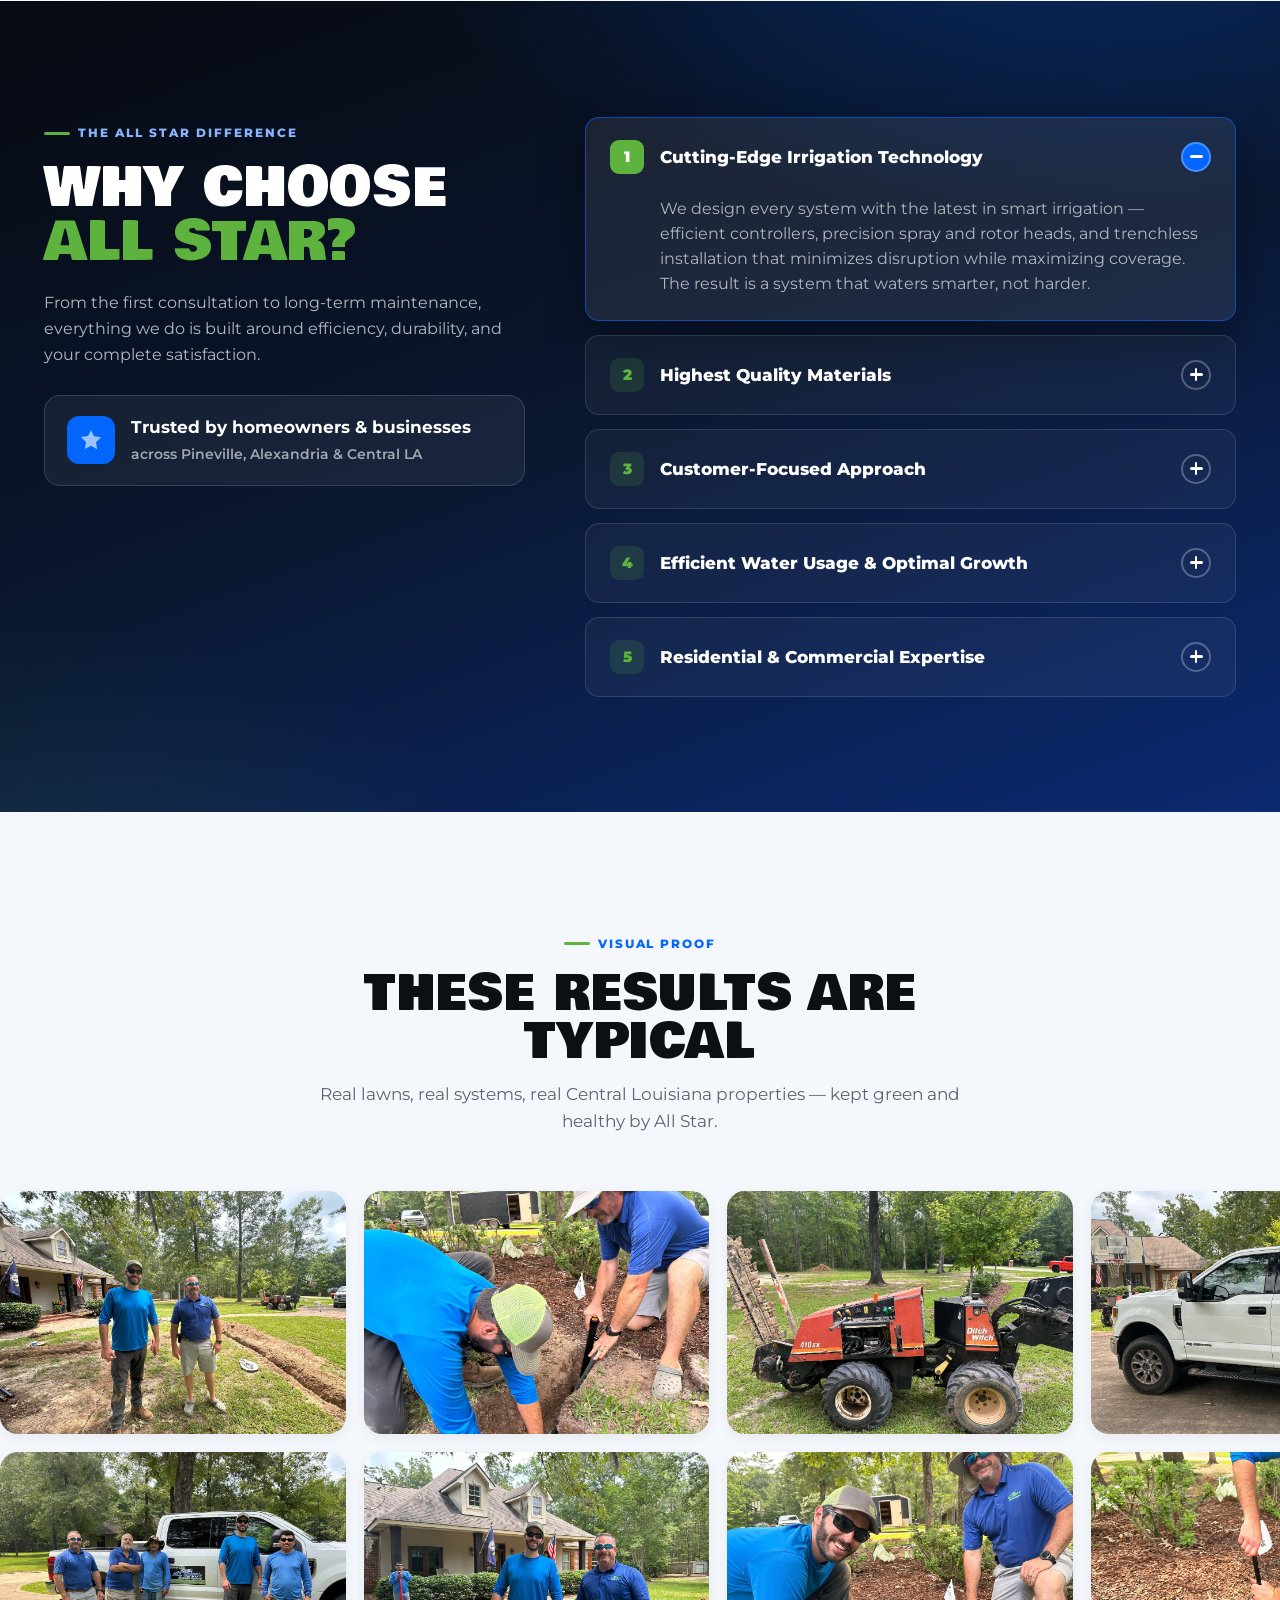
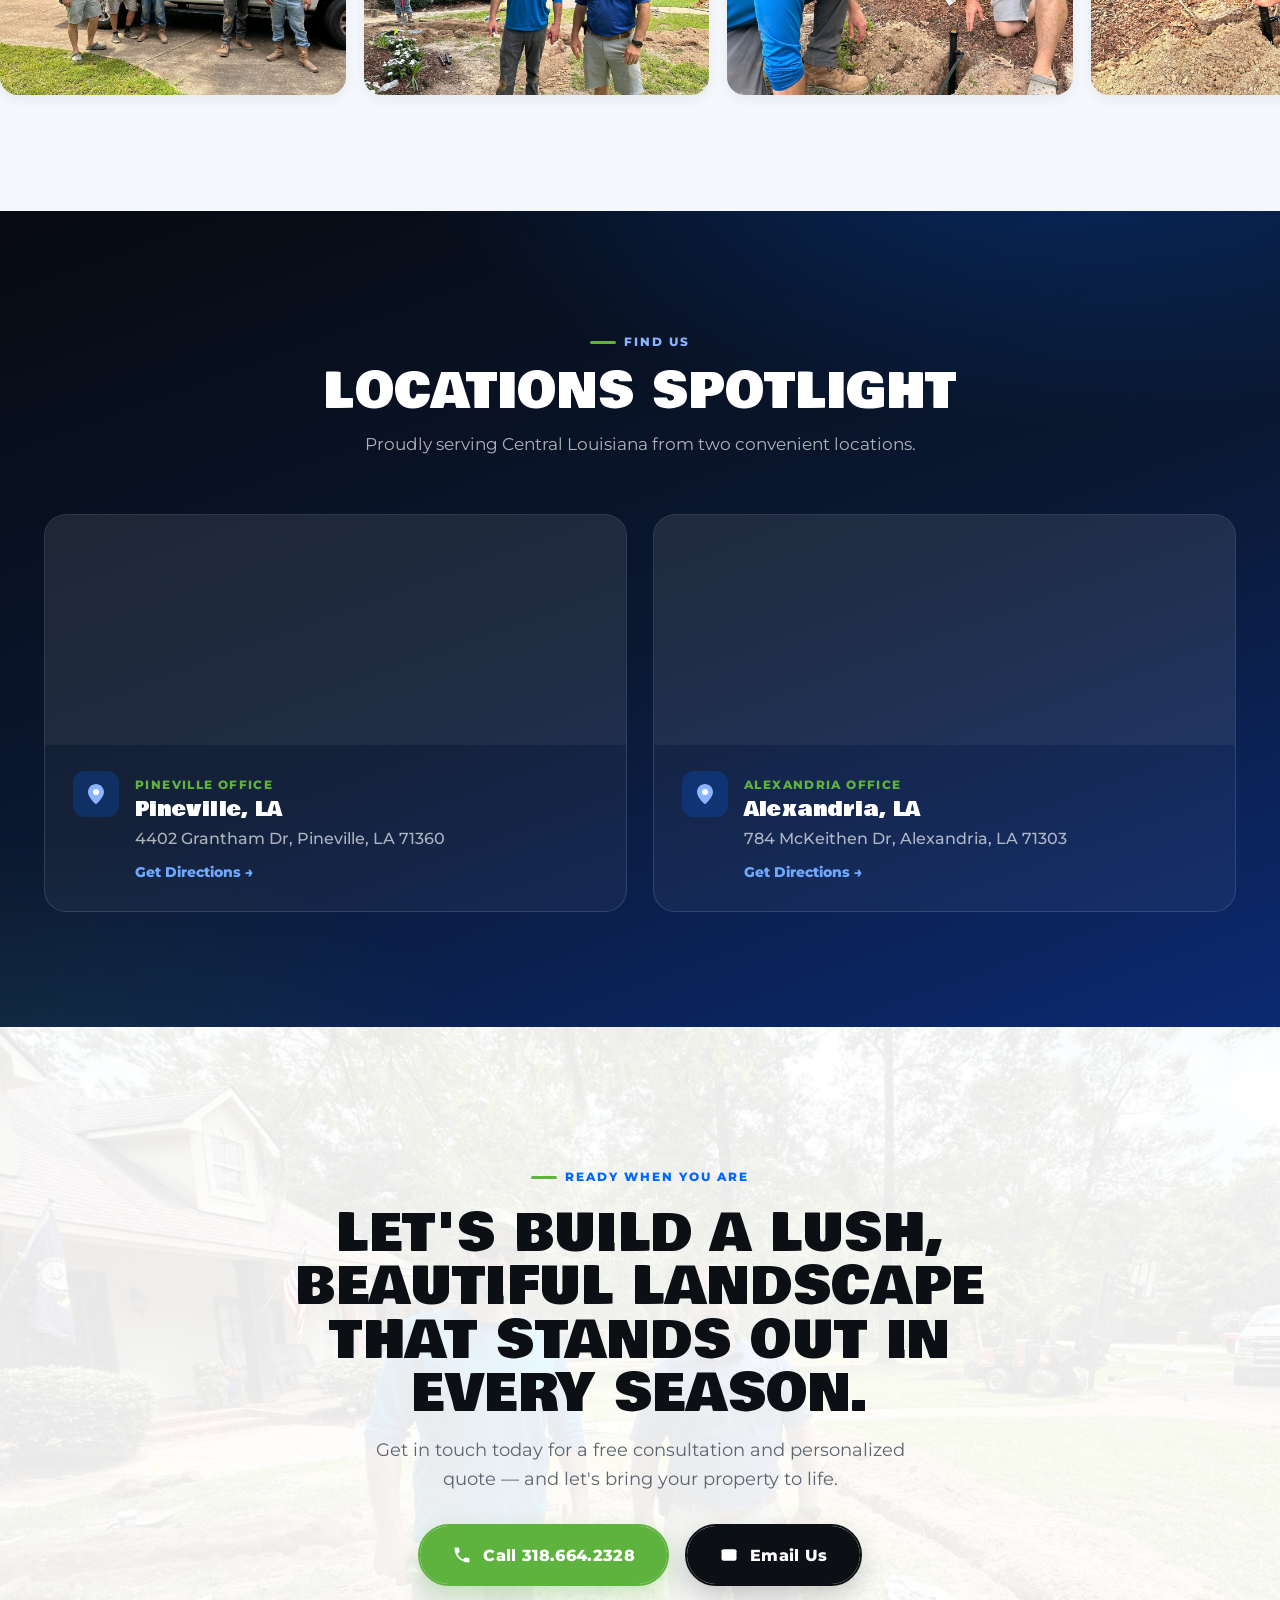
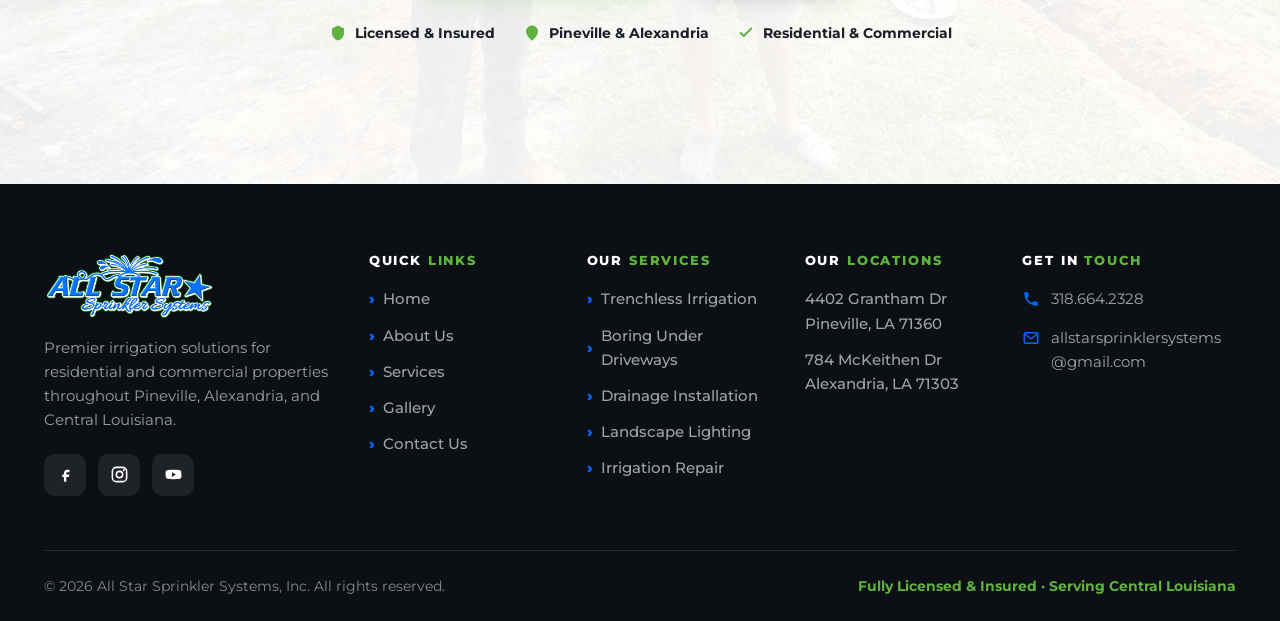
==== commit a817ce5d: "Re-enable mobile service-card flip; add View Service button on the back - Fix the iOS Safari flip bu" ====
--- a/index.html
+++ b/index.html
@@ -209,7 +209,7 @@
             <span class="svc-ico" aria-hidden="true"><svg viewBox="0 0 24 24" fill="none"><path d="M3 12h4l2-7 3 14 2-7h7" stroke="currentColor" stroke-width="2.2" stroke-linecap="round" stroke-linejoin="round"/></svg></span>
             <h3>Boring Under Sidewalks &amp; Driveways</h3>
             <p>Precision directional boring routes lines beneath hardscapes — no demolition, no costly concrete repair.</p>
-            <a href="driveway-boring.html" class="more">Learn more →</a>
+            <a href="driveway-boring.html" class="btn btn-green">View Service <span class="arrow">→</span></a>
           </div>
         </div>
       </article>
@@ -227,7 +227,7 @@
             <span class="svc-ico" aria-hidden="true"><svg viewBox="0 0 24 24" fill="none"><path d="M4 14c0-3 3-5 8-12 5 7 8 9 8 12a8 8 0 0 1-16 0Z" fill="currentColor"/></svg></span>
             <h3>Drainage Installation</h3>
             <p>Protect your property from standing water and erosion with smart French drains and surface drainage systems.</p>
-            <a href="drainage-installation.html" class="more">Learn more →</a>
+            <a href="drainage-installation.html" class="btn btn-green">View Service <span class="arrow">→</span></a>
           </div>
         </div>
       </article>
@@ -245,7 +245,7 @@
             <span class="svc-ico" aria-hidden="true"><svg viewBox="0 0 24 24" fill="none"><circle cx="12" cy="12" r="4" fill="currentColor"/><path d="M12 2v3M12 19v3M2 12h3M19 12h3M5 5l2 2M17 17l2 2M19 5l-2 2M7 17l-2 2" stroke="currentColor" stroke-width="2" stroke-linecap="round"/></svg></span>
             <h3>Landscape Lighting</h3>
             <p>Highlight architecture and greenery with elegant, energy-efficient lighting that extends your outdoor hours.</p>
-            <a href="landscape-lighting.html" class="more">Learn more →</a>
+            <a href="landscape-lighting.html" class="btn btn-green">View Service <span class="arrow">→</span></a>
           </div>
         </div>
       </article>
@@ -263,7 +263,7 @@
             <span class="svc-ico" aria-hidden="true"><svg viewBox="0 0 24 24" fill="none"><path d="M12 2c-.6 0-1 .4-1.2.9C9 8.5 4 10.5 4 15.5 4 19.6 7.6 23 12 23s8-3.4 8-7.5C20 10.5 15 8.5 13.2 2.9 13 2.4 12.6 2 12 2Z" fill="currentColor"/><path d="M15 15.5a3 3 0 0 1-3 3" stroke="#0e1219" stroke-width="1.8" stroke-linecap="round"/></svg></span>
             <h3>Irrigation Installation — Trenchless</h3>
             <p>Our flagship service. Install a full sprinkler system with minimal disruption — no torn-up lawns, faster turnaround, beautiful results.</p>
-            <a href="trenchless-irrigation.html" class="more">Learn more →</a>
+            <a href="trenchless-irrigation.html" class="btn btn-green">View Service <span class="arrow">→</span></a>
           </div>
         </div>
       </article>
@@ -281,7 +281,7 @@
             <span class="svc-ico" aria-hidden="true"><svg viewBox="0 0 24 24" fill="none"><path d="M14.7 6.3a4 4 0 0 0-5.6 5.6l-6 6 1.4 1.4 6-6a4 4 0 0 0 5.6-5.6l-2.5 2.5-1.9-1.9 2.5-2.5Z" fill="currentColor"/><path d="m15 15 5 5" stroke="currentColor" stroke-width="2" stroke-linecap="round"/></svg></span>
             <h3>Irrigation Repair</h3>
             <p>Leaks, broken heads, controller issues, coverage gaps — we diagnose fast and restore your system to peak efficiency.</p>
-            <a href="irrigation-repair.html" class="more">Learn more →</a>
+            <a href="irrigation-repair.html" class="btn btn-green">View Service <span class="arrow">→</span></a>
           </div>
         </div>
       </article>
--- a/styles.css
+++ b/styles.css
@@ -328,13 +328,16 @@
   .svc{height:392px;perspective:1500px;background:none;border:none;padding:0;overflow:visible}
   .svc-inner{position:relative;width:100%;height:100%;transition:transform .75s var(--ease);transform-style:preserve-3d}
   .svc-flip:hover .svc-inner,.svc-flip.flipped .svc-inner{transform:rotateY(180deg)}
+  /* NOTE: no overflow:hidden on the faces — that combo with backface-visibility breaks
+     the 3D flip on iOS Safari (back shows through mirrored). Corners are rounded on the
+     individual layers instead. */
   .svc-front,.svc-back{
-    position:absolute;inset:0;border-radius:16px;overflow:hidden;border:1px solid rgba(255,255,255,.09);
+    position:absolute;inset:0;border-radius:16px;border:1px solid rgba(255,255,255,.09);
     -webkit-backface-visibility:hidden;backface-visibility:hidden;
   }
-  .svc-front{background:#0e1219}
-  .svc-front img{position:absolute;inset:0;width:100%;height:100%;object-fit:cover}
-  .svc-front::after{content:"";position:absolute;inset:0;background:linear-gradient(0deg,rgba(8,12,20,.94) 6%,rgba(8,12,20,.15) 55%,rgba(8,12,20,.4) 100%)}
+  .svc-front{background:#0e1219;border-radius:16px}
+  .svc-front img{position:absolute;inset:0;width:100%;height:100%;object-fit:cover;border-radius:16px}
+  .svc-front::after{content:"";position:absolute;inset:0;border-radius:16px;background:linear-gradient(0deg,rgba(8,12,20,.94) 6%,rgba(8,12,20,.15) 55%,rgba(8,12,20,.4) 100%)}
   .svc-front-body{position:absolute;left:0;right:0;bottom:0;z-index:2;padding:26px}
   .svc-fnum{font-family:var(--display);font-weight:400;font-size:1.5rem;line-height:1;color:var(--green)}
   .svc-front-body h3{color:#fff;font-size:1.24rem;margin:6px 0 12px;text-shadow:0 2px 14px rgba(0,0,0,.5)}
@@ -347,13 +350,13 @@
   }
   .svc-ico svg{width:28px;height:28px}
   /* back face */
-  .svc-back{transform:rotateY(180deg);display:flex;flex-direction:column;padding:30px 28px;color:#fff;
+  .svc-back{transform:rotateY(180deg);display:flex;flex-direction:column;padding:30px 28px;color:#fff;border-radius:16px;
     background:linear-gradient(158deg,#1b2231 0%,#0e1219 100%)}
-  .svc-back::before{content:"";position:absolute;left:0;top:0;height:4px;width:100%;background:linear-gradient(90deg,var(--blue),var(--green))}
+  .svc-back::before{content:"";position:absolute;left:0;top:0;height:4px;width:100%;border-radius:16px 16px 0 0;background:linear-gradient(90deg,var(--blue),var(--green))}
   .svc-back .svc-ico{margin-bottom:18px}
   .svc-back h3{color:#fff;font-size:1.12rem;margin-bottom:10px}
   .svc-back p{color:rgba(255,255,255,.62);font-size:.9rem;flex:1}
-  .svc-back .more{margin-top:16px;display:inline-flex;align-items:center;gap:8px;font-weight:800;color:#82db61;font-size:.9rem;letter-spacing:.02em}
+  .svc-back .btn{align-self:flex-start;margin-top:18px;padding:11px 22px;font-size:.88rem}
   /* CTA card — dark, non-flip */
   .svc-cta{
     height:392px;border-radius:16px;padding:34px 30px;display:flex;flex-direction:column;justify-content:center;color:#fff;
@@ -697,12 +700,7 @@
     .svc{flex:0 0 84%;scroll-snap-align:center}
     /* carousel cards show immediately (no vertical reveal offset that caused phantom scroll) */
     .services-grid .svc{opacity:1;transform:none}
-    /* Mobile: no 3D flip (iOS Safari doesn't reliably honor backface-visibility, which
-       let the rotated back face bleed through mirrored). Show the image front only and
-       tap navigates to the service page. */
-    .svc-flip .svc-inner{transform:none !important;transform-style:flat}
-    .svc-flip .svc-back{display:none}
-    .svc-flip .svc-front{cursor:pointer}
+    .svc-flip{cursor:pointer}   /* tap to flip on mobile */
     .svc-controls{display:flex}
 
     /* ---------- Slide-out mobile menu ---------- */
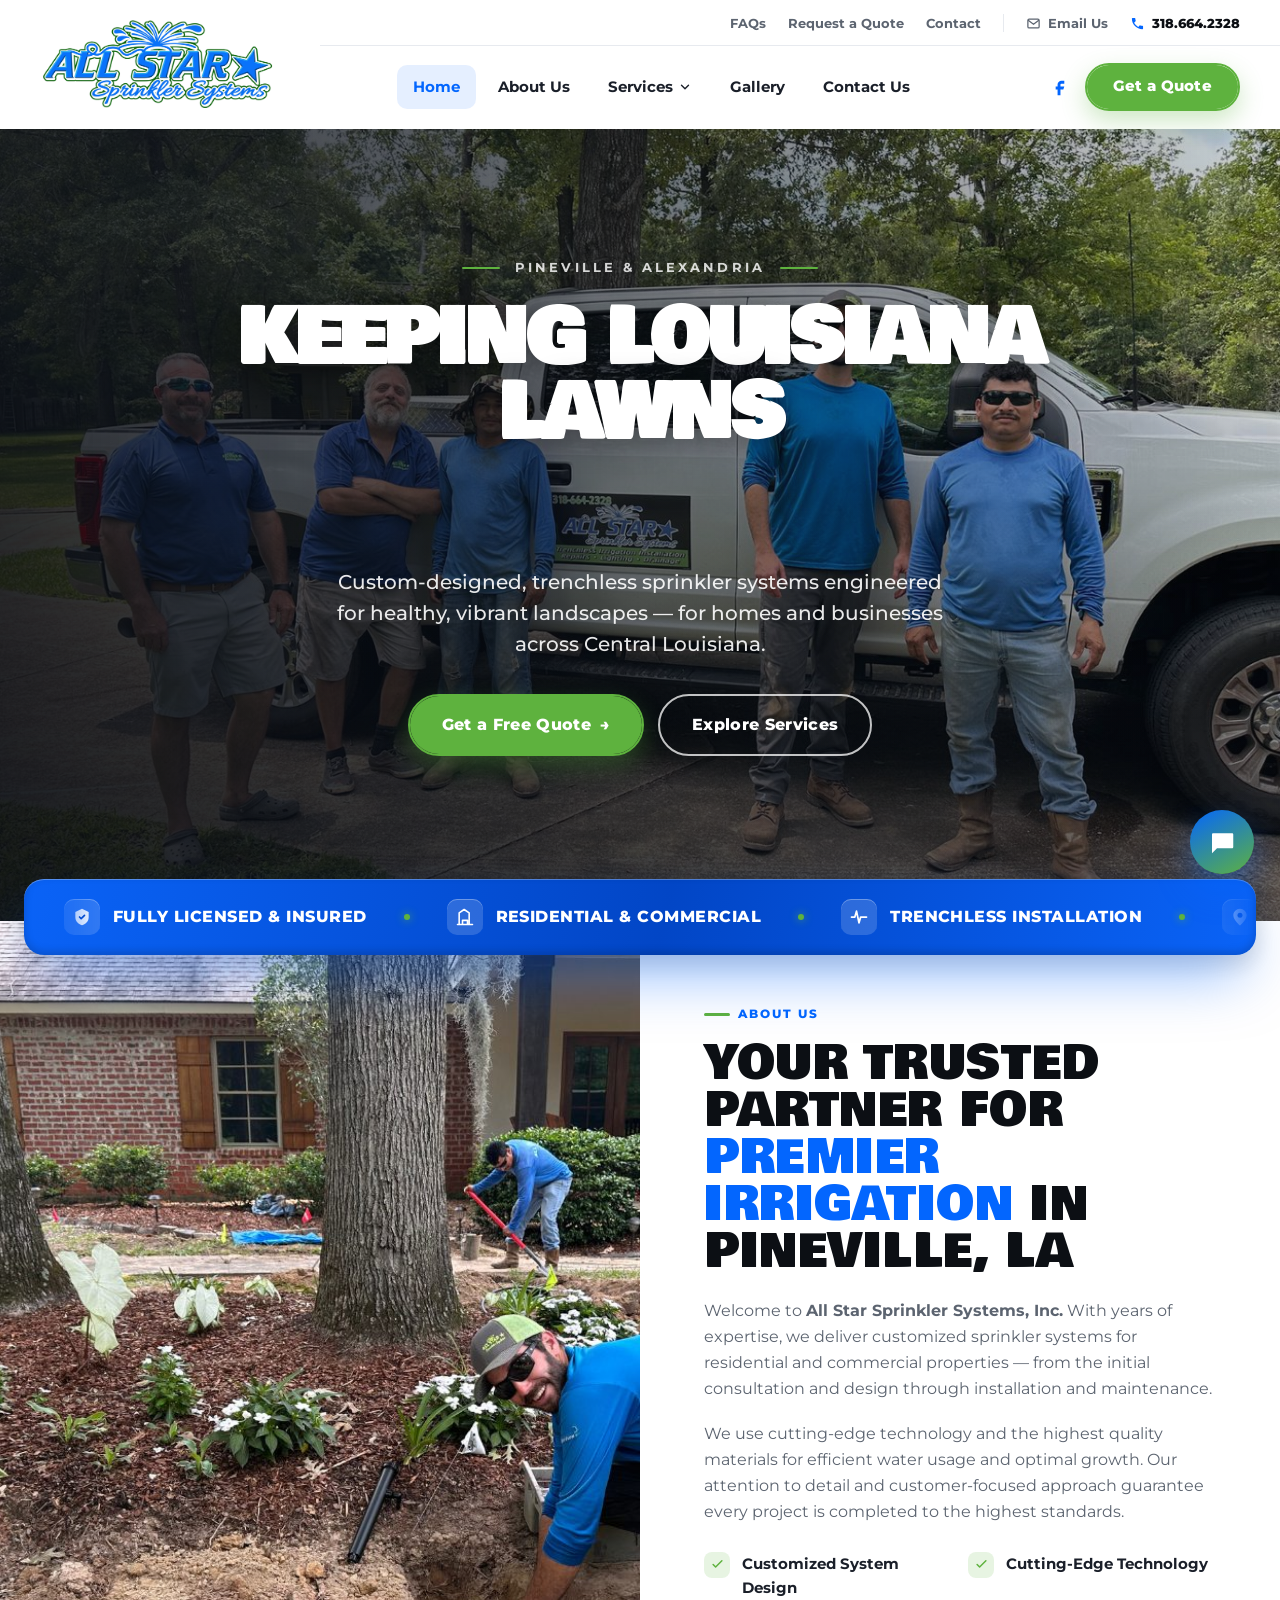
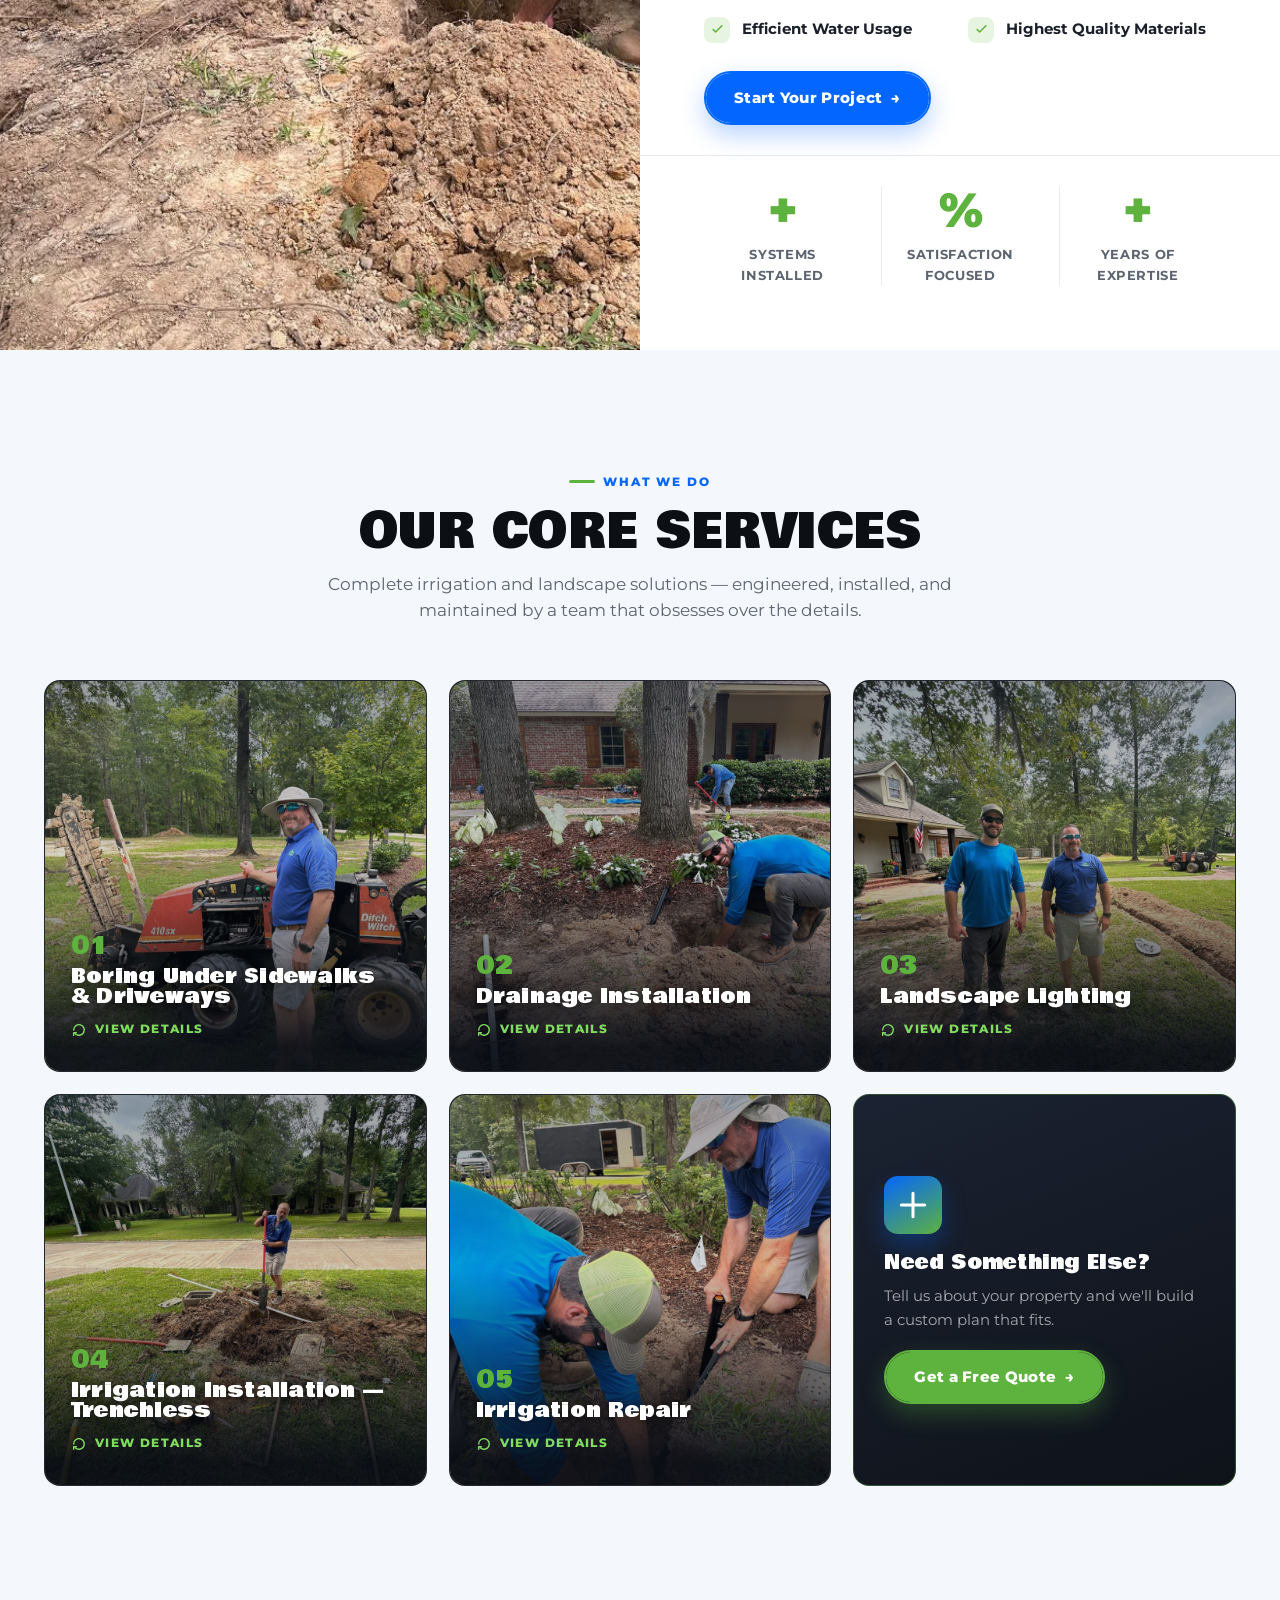
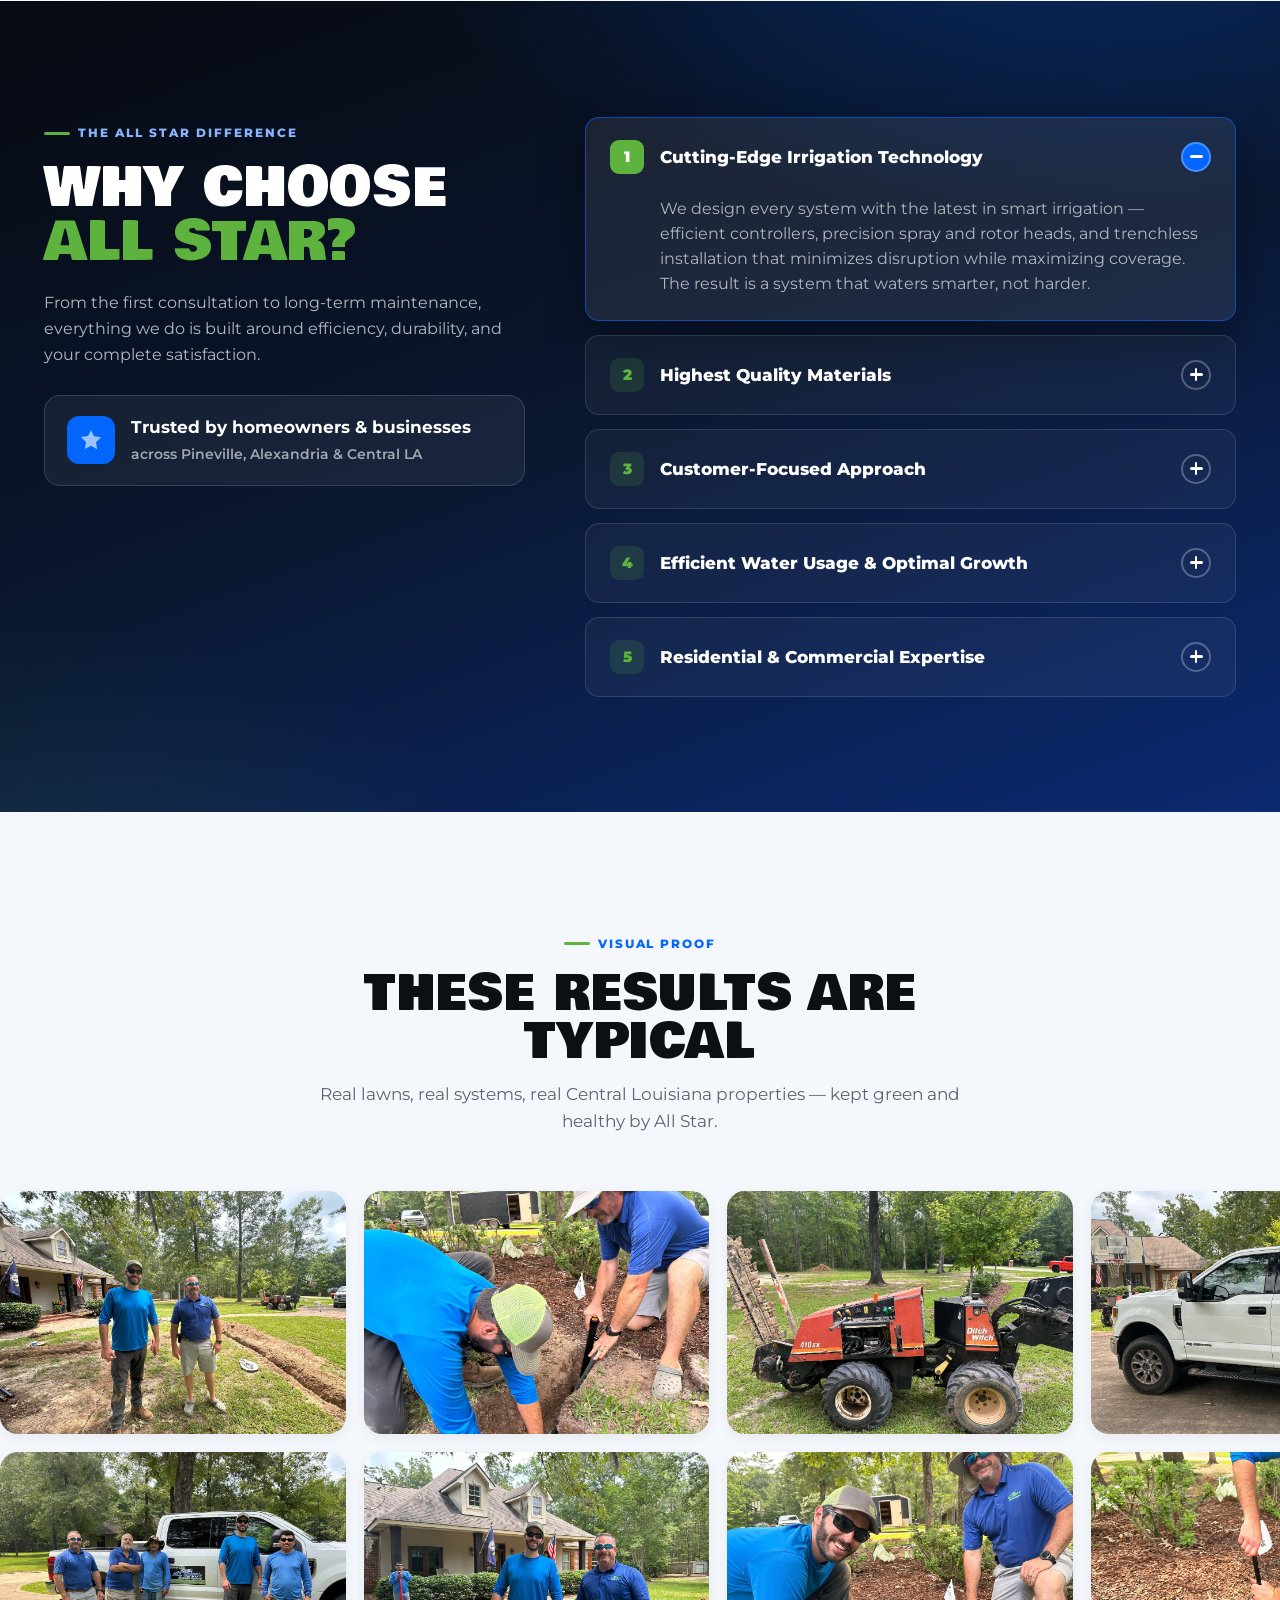
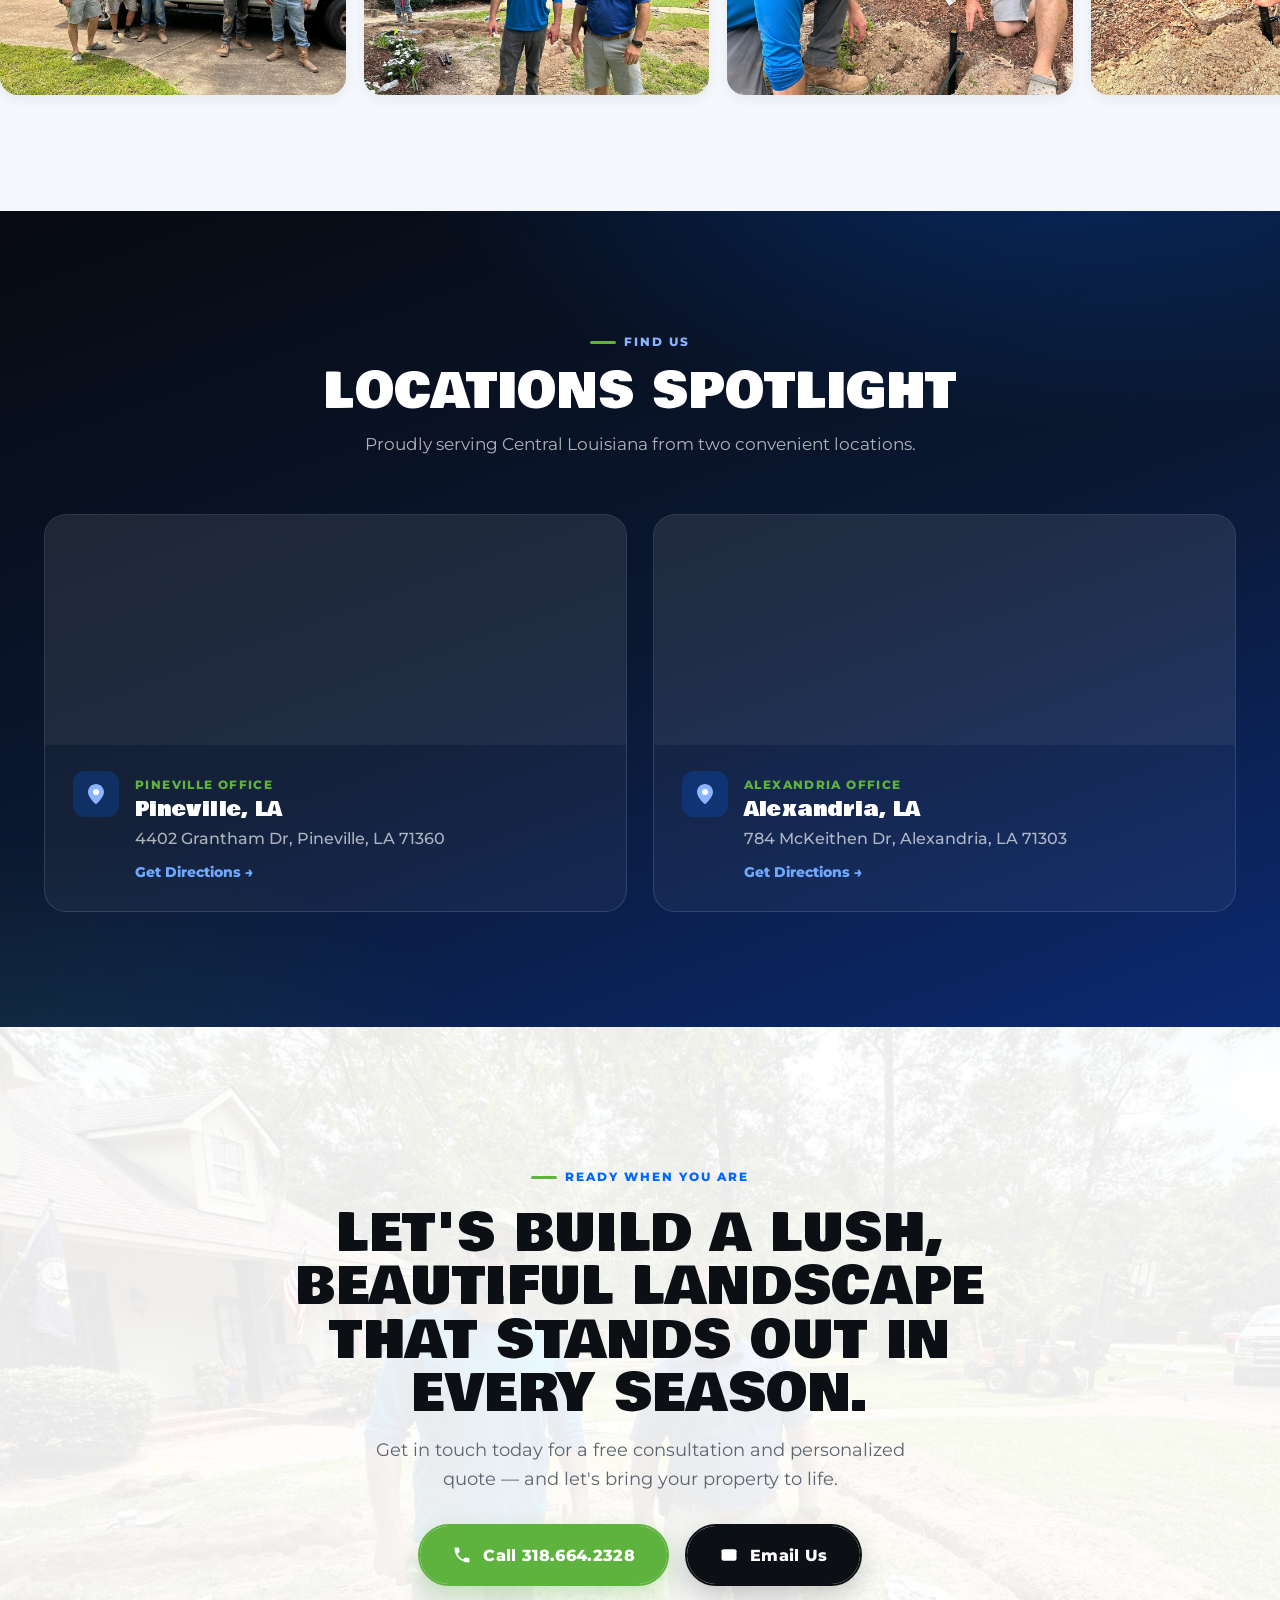
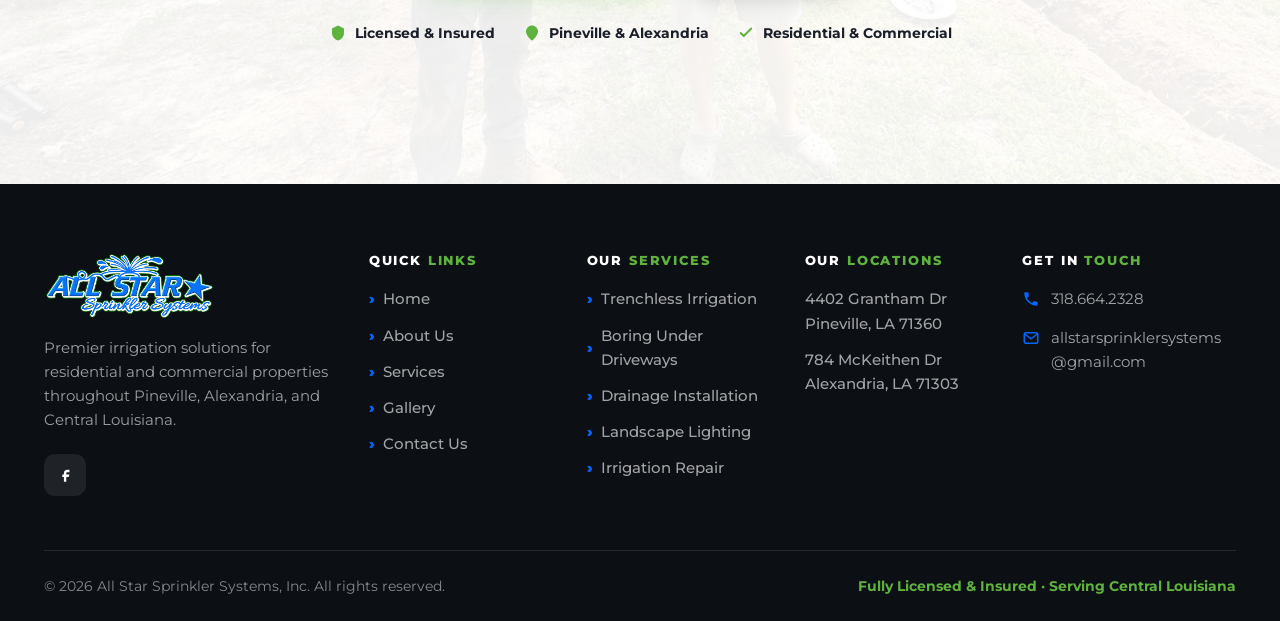
==== commit 608a18f4: "Gallery loads visible; Facebook-only socials; desktop header FB icon - Gallery grid no longer fades " ====
--- a/index.html
+++ b/index.html
@@ -445,8 +445,6 @@
         <p>Premier irrigation solutions for residential and commercial properties throughout Pineville, Alexandria, and Central Louisiana.</p>
         <div class="foot-social">
           <a href="https://www.facebook.com/people/All-Star-Sprinkler-Systems-Inc/100075963552966/" target="_blank" rel="noopener" aria-label="Facebook"><svg viewBox="0 0 24 24" fill="currentColor"><path d="M14 9h3V6h-3c-2.2 0-4 1.8-4 4v2H8v3h2v6h3v-6h3l1-3h-4v-2c0-.6.4-1 1-1Z"/></svg></a>
-          <a href="#" aria-label="Instagram"><svg viewBox="0 0 24 24" fill="none"><rect x="3" y="3" width="18" height="18" rx="5" stroke="currentColor" stroke-width="2"/><circle cx="12" cy="12" r="4" stroke="currentColor" stroke-width="2"/><circle cx="17.5" cy="6.5" r="1.3" fill="currentColor"/></svg></a>
-          <a href="#" aria-label="YouTube"><svg viewBox="0 0 24 24" fill="currentColor"><path d="M22 8.5a3 3 0 0 0-2-2C18 6 12 6 12 6s-6 0-8 .5a3 3 0 0 0-2 2C2 10 2 12 2 12s0 2 .5 3.5a3 3 0 0 0 2 2C6 18 12 18 12 18s6 0 8-.5a3 3 0 0 0 2-2C22 14 22 12 22 12s0-2-.5-3.5ZM10 15V9l5 3-5 3Z"/></svg></a>
         </div>
       </div>
       <div>
--- a/styles.css
+++ b/styles.css
@@ -188,7 +188,10 @@
   .mega .mega-card .mm-cap b{color:#fff;font-size:1.14rem;font-weight:800}
   .mega .mega-card .mm-cap span{color:#cdeebc;font-size:.86rem;font-weight:700}
   .nav-cta{display:flex;align-items:center;gap:14px;flex-shrink:0}
-  .nav-mini{display:none}
+  /* Facebook icon — shown in the header on desktop and mobile */
+  .nav-mini{display:grid;place-items:center;flex-shrink:0;color:var(--blue);transition:color .2s,transform .2s}
+  .nav-mini svg{width:23px;height:23px}
+  .nav-mini:hover{color:var(--blue-dark);transform:translateY(-2px)}
   /* skinnier header CTA; vertical centering keeps even top/bottom spacing when the header shrinks on scroll */
   .nav-cta .btn{padding:10px 26px;font-size:.92rem}
   .nav-menu-cta{display:none}
@@ -326,7 +329,7 @@
   .services-grid{display:grid;grid-template-columns:repeat(3,1fr);gap:22px}
   /* ---- flip service cards (image front, details back) ---- */
   .svc{height:392px;perspective:1500px;background:none;border:none;padding:0;overflow:visible}
-  .svc-inner{position:relative;width:100%;height:100%;transition:transform .75s var(--ease);transform-style:preserve-3d}
+  .svc-inner{position:relative;width:100%;height:100%;transition:transform .7s ease-in-out;transform-style:preserve-3d}
   .svc-flip:hover .svc-inner,.svc-flip.flipped .svc-inner{transform:rotateY(180deg)}
   /* NOTE: no overflow:hidden on the faces — that combo with backface-visibility breaks
      the 3D flip on iOS Safari (back shows through mirrored). Corners are rounded on the
@@ -334,8 +337,13 @@
   .svc-front,.svc-back{
     position:absolute;inset:0;border-radius:16px;border:1px solid rgba(255,255,255,.09);
     -webkit-backface-visibility:hidden;backface-visibility:hidden;
-  }
-  .svc-front{background:#0e1219;border-radius:16px}
+    /* belt-and-suspenders for Safari (which mis-handles backface-visibility): the two
+       faces swap opacity exactly at the flip's 90° point (half of the .7s ease-in-out) */
+    transition:opacity 0s linear .35s;
+  }
+  .svc-front{background:#0e1219;border-radius:16px;opacity:1}
+  .svc-flip:hover .svc-front,.svc-flip.flipped .svc-front{opacity:0}
+  .svc-flip:hover .svc-back,.svc-flip.flipped .svc-back{opacity:1}
   .svc-front img{position:absolute;inset:0;width:100%;height:100%;object-fit:cover;border-radius:16px}
   .svc-front::after{content:"";position:absolute;inset:0;border-radius:16px;background:linear-gradient(0deg,rgba(8,12,20,.94) 6%,rgba(8,12,20,.15) 55%,rgba(8,12,20,.4) 100%)}
   .svc-front-body{position:absolute;left:0;right:0;bottom:0;z-index:2;padding:26px}
@@ -350,9 +358,8 @@
   }
   .svc-ico svg{width:28px;height:28px}
   /* back face */
-  .svc-back{transform:rotateY(180deg);display:flex;flex-direction:column;padding:30px 28px;color:#fff;border-radius:16px;
+  .svc-back{transform:rotateY(180deg);opacity:0;display:flex;flex-direction:column;padding:30px 28px;color:#fff;border-radius:16px;
     background:linear-gradient(158deg,#1b2231 0%,#0e1219 100%)}
-  .svc-back::before{content:"";position:absolute;left:0;top:0;height:4px;width:100%;border-radius:16px 16px 0 0;background:linear-gradient(90deg,var(--blue),var(--green))}
   .svc-back .svc-ico{margin-bottom:18px}
   .svc-back h3{color:#fff;font-size:1.12rem;margin-bottom:10px}
   .svc-back p{color:rgba(255,255,255,.62);font-size:.9rem;flex:1}
@@ -588,7 +595,7 @@
   @keyframes plLogoIn{0%{opacity:0;transform:translateY(40px)}100%{opacity:1;transform:translateY(0)}}
   /* progress bar that fills as the screen holds */
   .preloader-bar{position:relative;width:min(58vw,220px);height:4px;border-radius:4px;background:rgba(255,255,255,.14);overflow:hidden;z-index:2}
-  .preloader-bar span{display:block;height:100%;border-radius:4px;background:var(--green);transform:scaleX(0);transform-origin:left;animation:plFill 1.7s var(--ease) .35s forwards}
+  .preloader-bar span{display:block;height:100%;border-radius:4px;background:rgba(255,255,255,.55);transform:scaleX(0);transform-origin:left;animation:plFill 1.7s var(--ease) .35s forwards}
   @keyframes plFill{0%{transform:scaleX(0)}100%{transform:scaleX(1)}}
   @media(prefers-reduced-motion:reduce){
     .preloader-logo{animation:none;opacity:1}
@@ -676,6 +683,8 @@
     .nav-phone{display:none}
     .burger{display:flex}
     .nav-cta .btn{display:none}
+    /* trust banner spans full width (touches both edges) with square corners on mobile */
+    .trust{max-width:none;margin-left:0;margin-right:0;border-radius:0}
     .nav{padding:0 16px;position:relative;height:64px}
     body.menu-open{overflow:hidden}
     /* hide desktop floating button; show sticky action bar */
@@ -795,7 +804,7 @@
     .hero-eyebrow::before,.hero-eyebrow::after{width:22px}
     .hero-cta{width:100%;flex-direction:column;align-items:stretch}
     .hero-cta .btn{width:100%;justify-content:center}
-    .trust{margin-top:-30px;border-radius:16px}
+    .trust{margin-top:-30px;border-radius:0}
     .marquee-track .item{padding:0 26px;font-size:.92rem;gap:11px}
     .services-grid{grid-template-columns:1fr}
     .gal{width:78vw;height:200px}
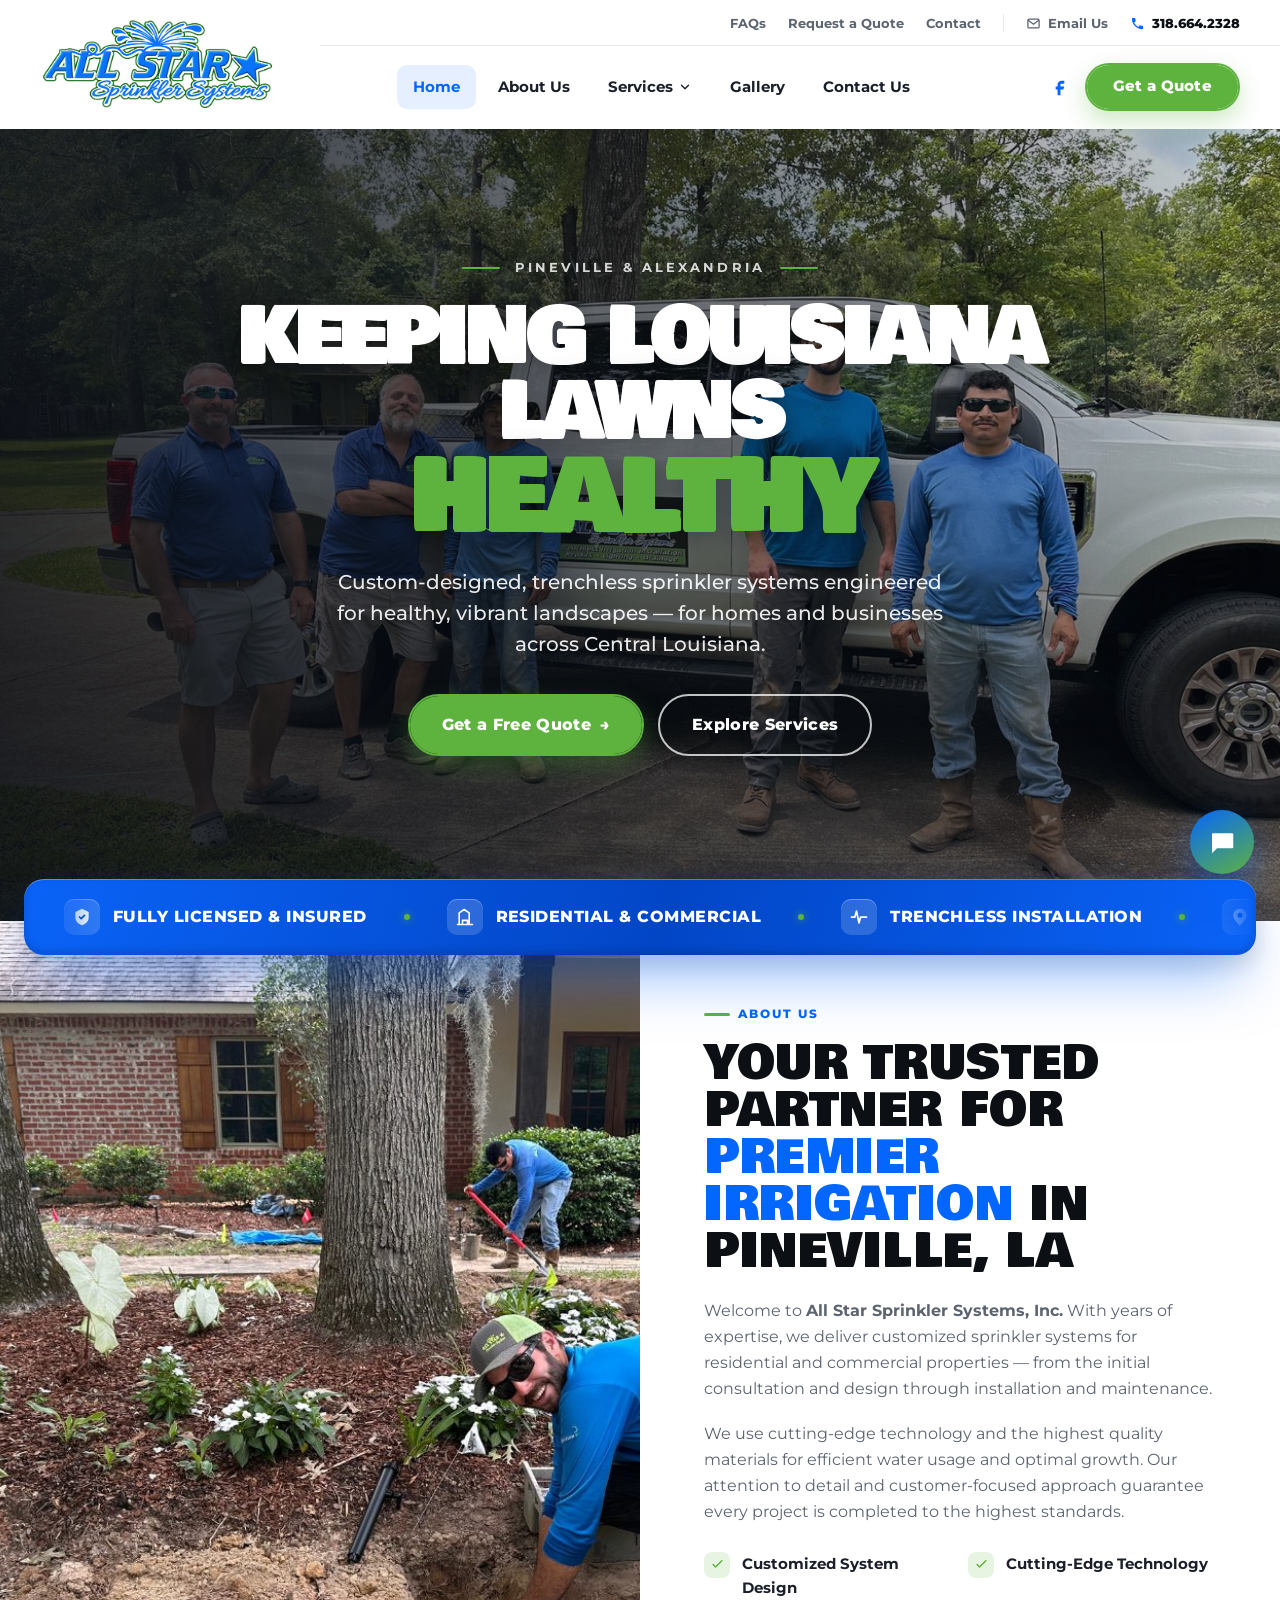
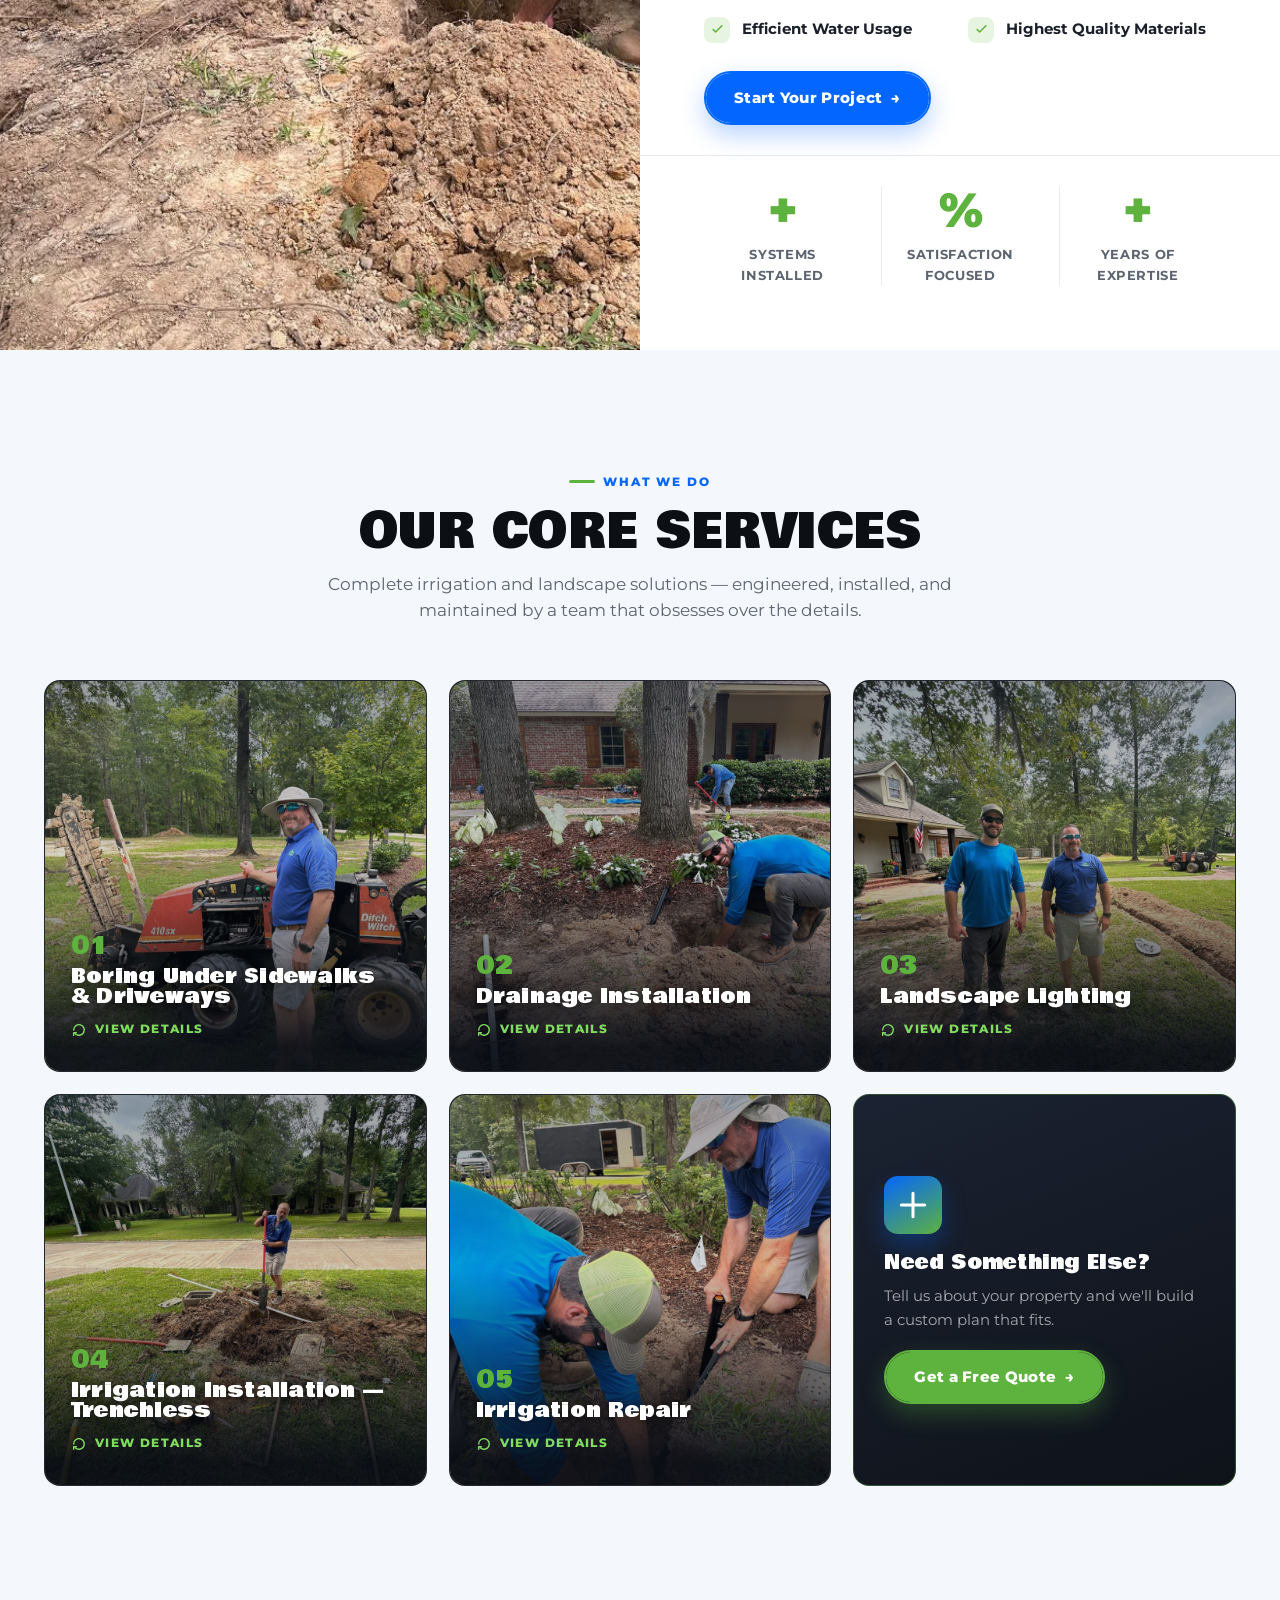
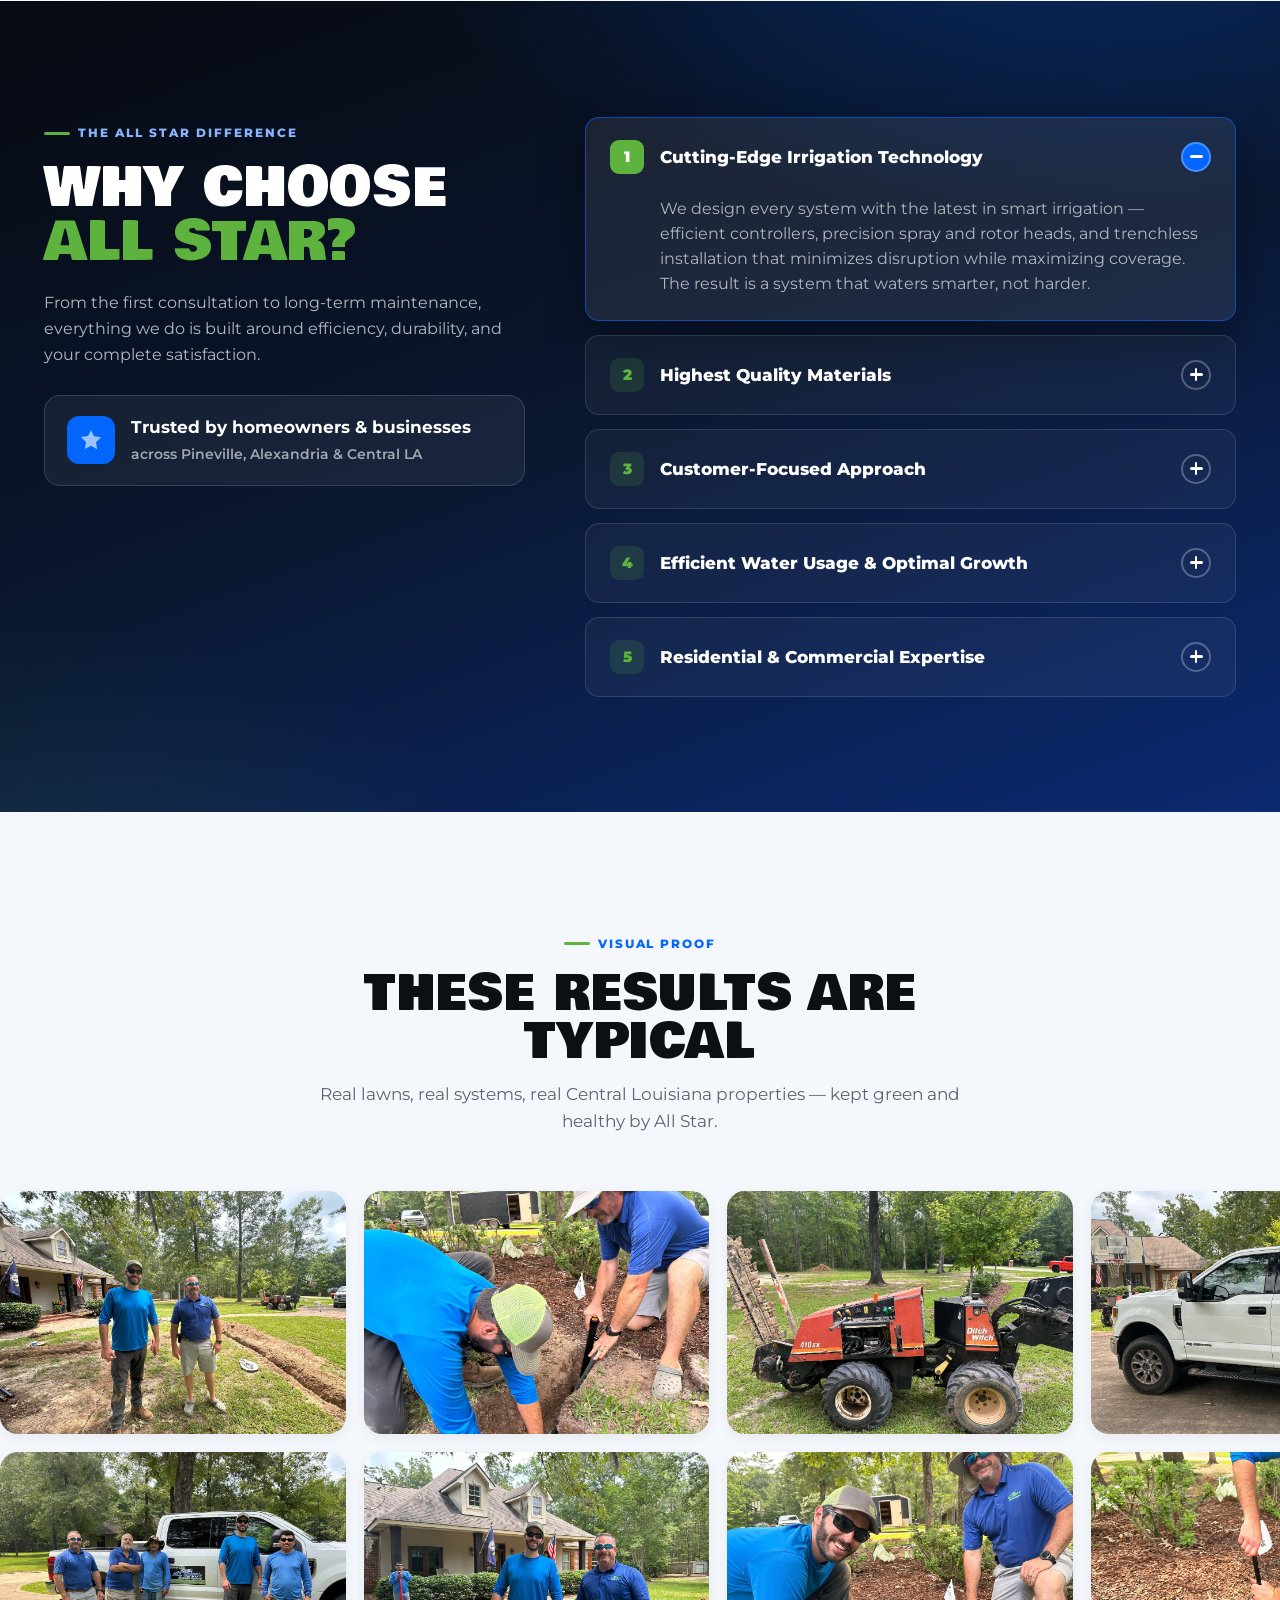
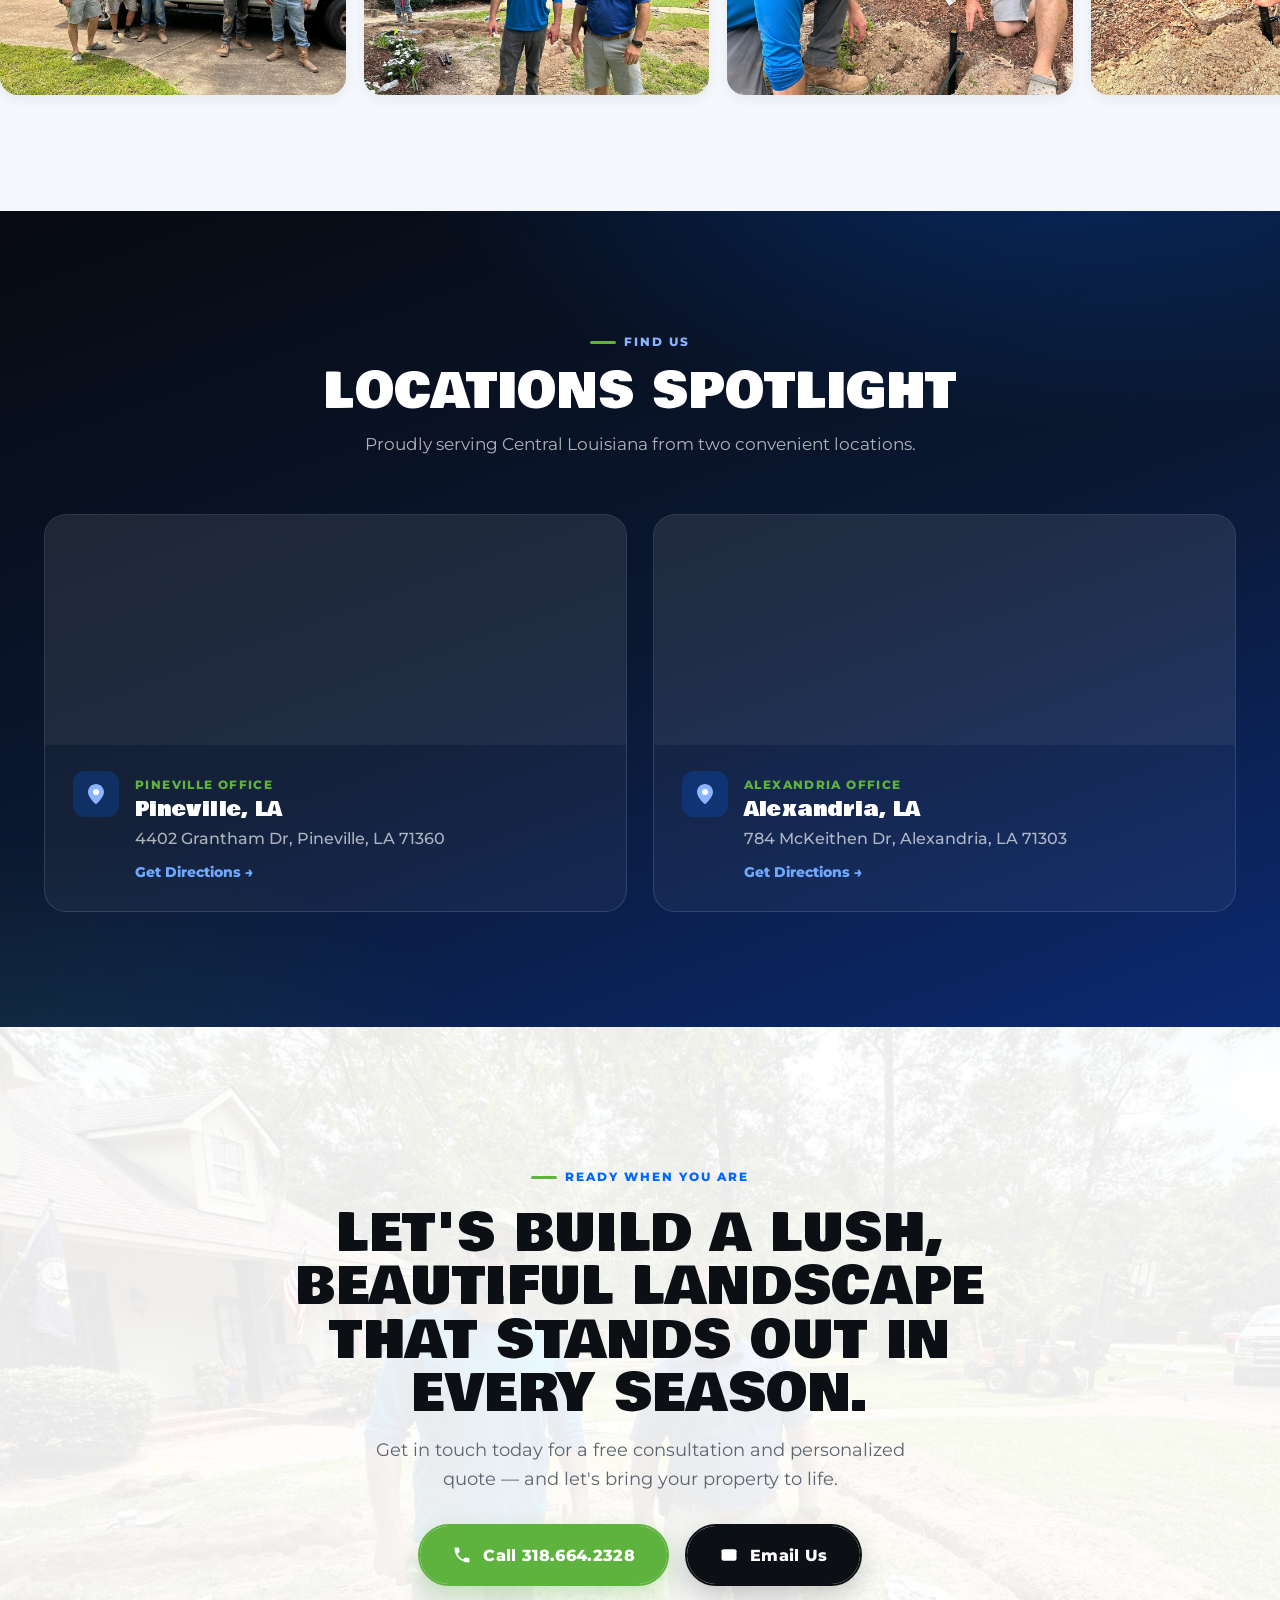
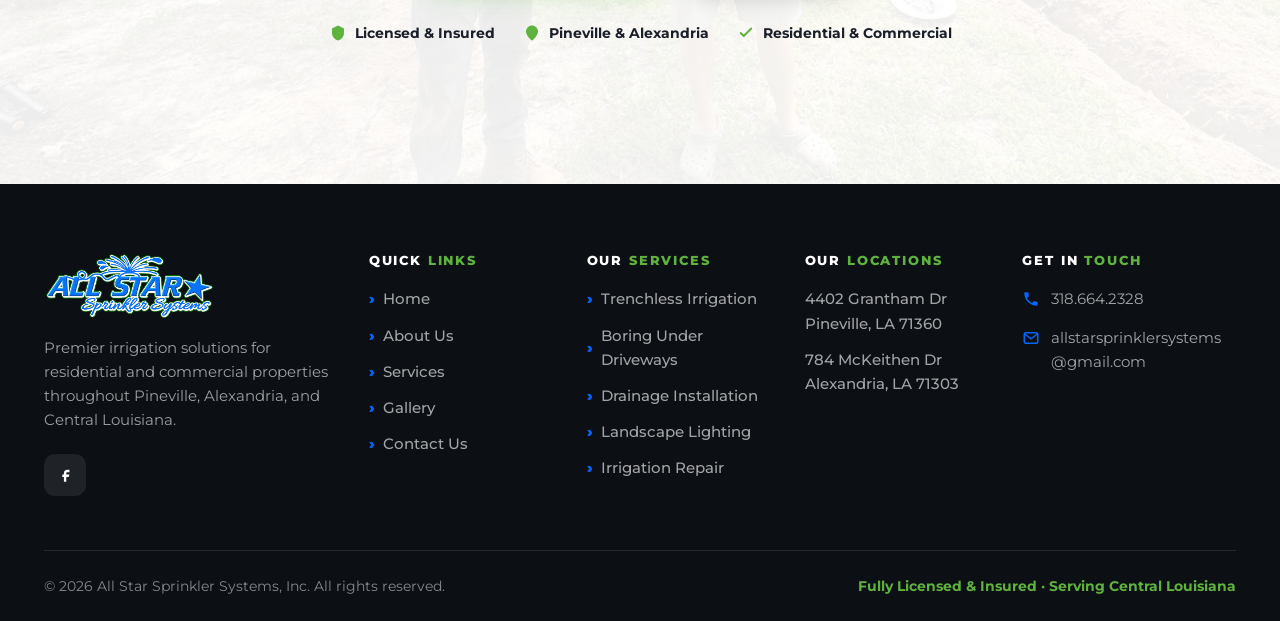
==== commit fdc44e03: "Add autoplaying looping video background to homepage hero - Replace hero background image with publi" ====
--- a/index.html
+++ b/index.html
@@ -126,7 +126,9 @@
 <!-- ========================= HERO ========================= -->
 <section class="hero">
   <div class="hero-bg">
-    <img src="images/2-2.jpg" alt="The All Star Sprinkler Systems team and service truck">
+    <video class="hero-video" autoplay muted loop playsinline preload="auto" poster="images/2-2.jpg" aria-hidden="true">
+      <source src="public/allstarsprinklersherovideo.mp4" type="video/mp4">
+    </video>
   </div>
   <div class="hero-overlay"></div>
   <div class="hero-inner">
--- a/styles.css
+++ b/styles.css
@@ -212,6 +212,7 @@
   }
   .hero-bg{position:absolute;inset:0;z-index:0}
   .hero-bg img{width:100%;height:100%;object-fit:cover;transform:scale(1.06);animation:slowzoom 18s ease-in-out infinite alternate}
+  .hero-bg video{width:100%;height:100%;object-fit:cover;display:block}
   @keyframes slowzoom{to{transform:scale(1.14)}}
   .hero-overlay{
     position:absolute;inset:0;z-index:1;
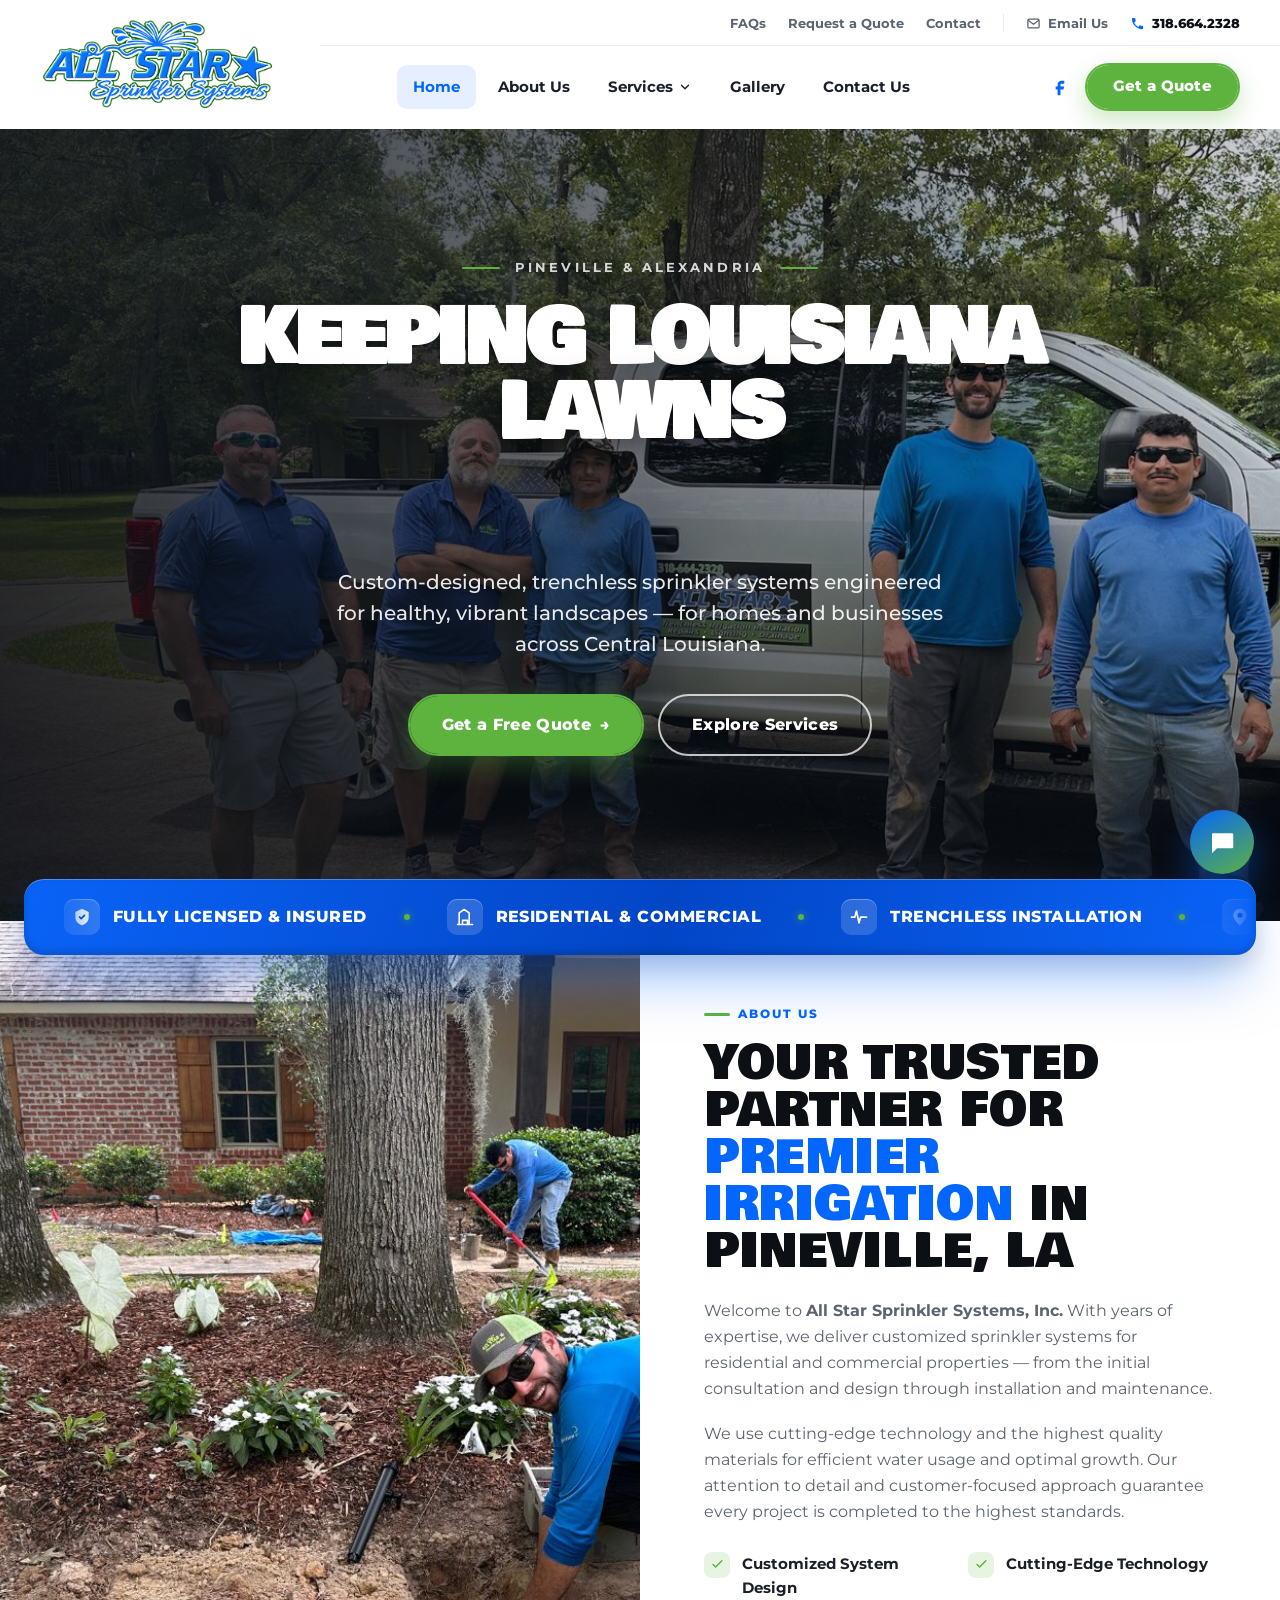
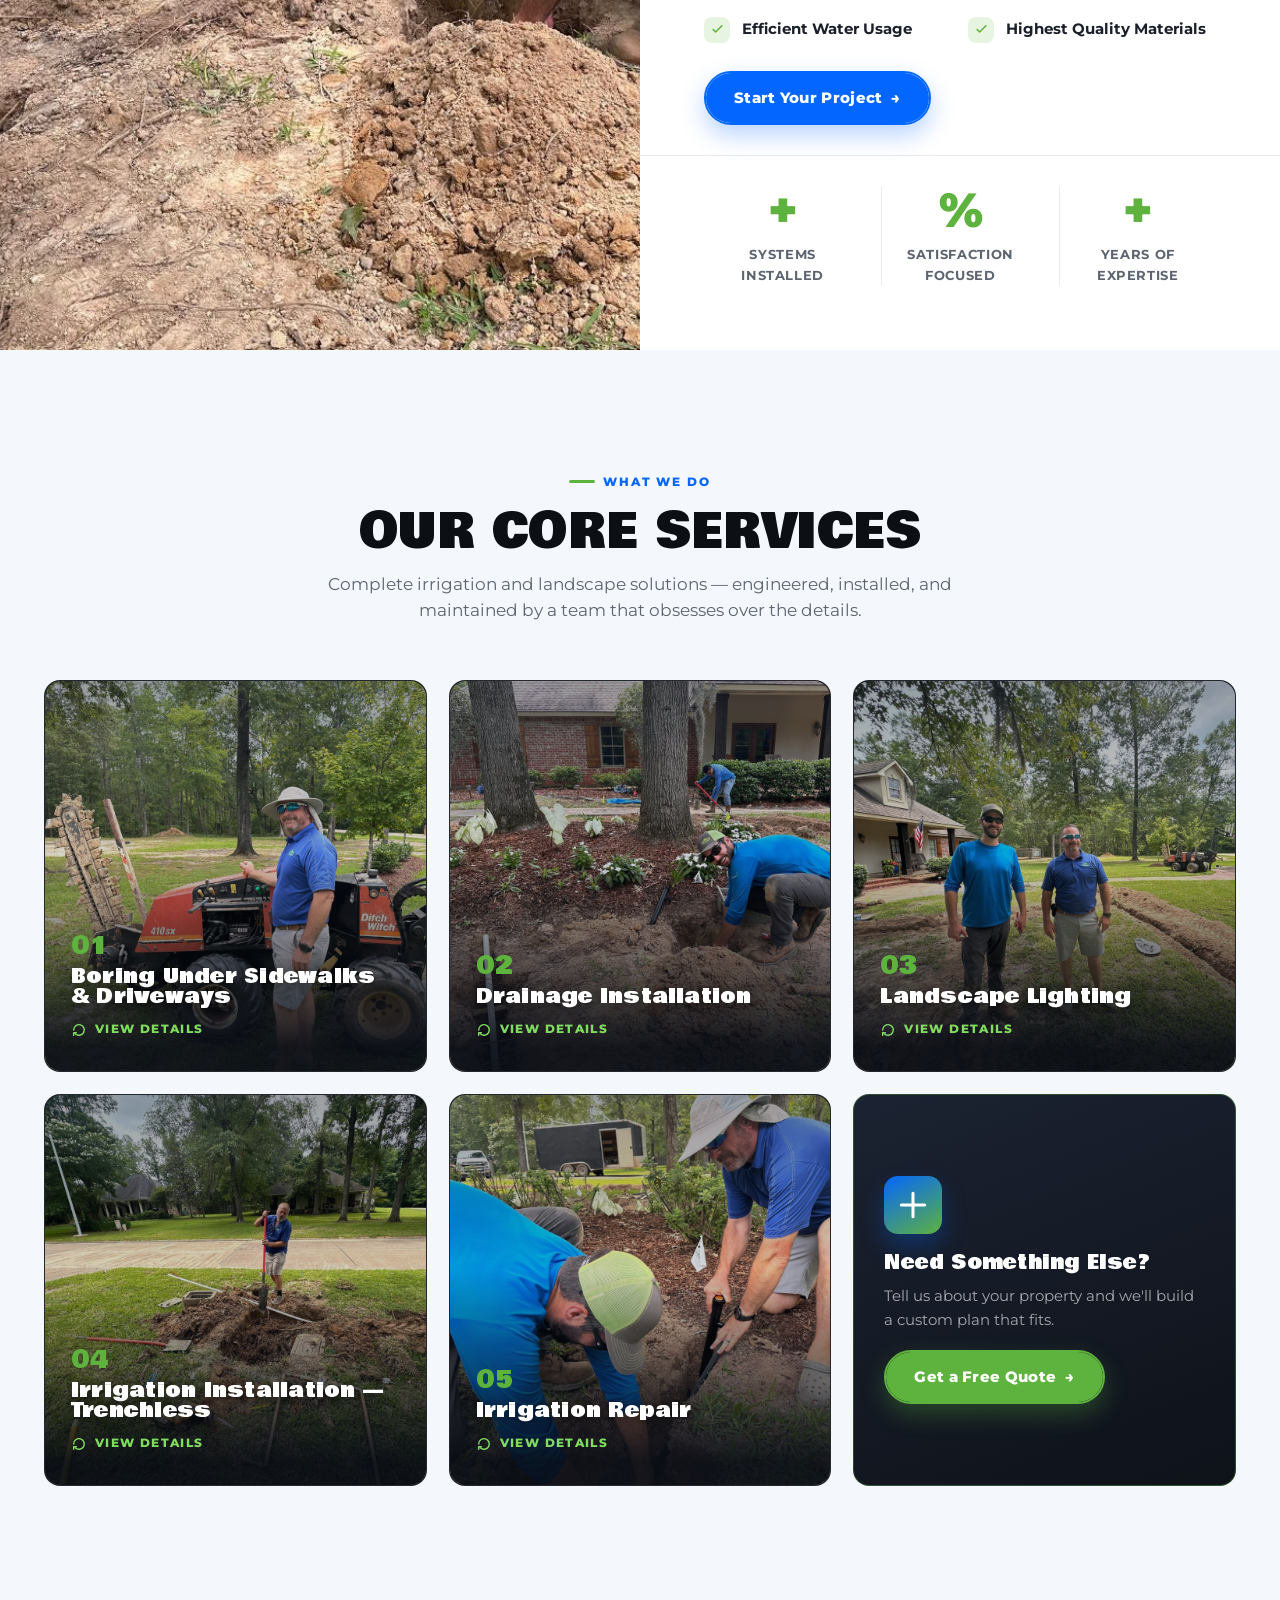
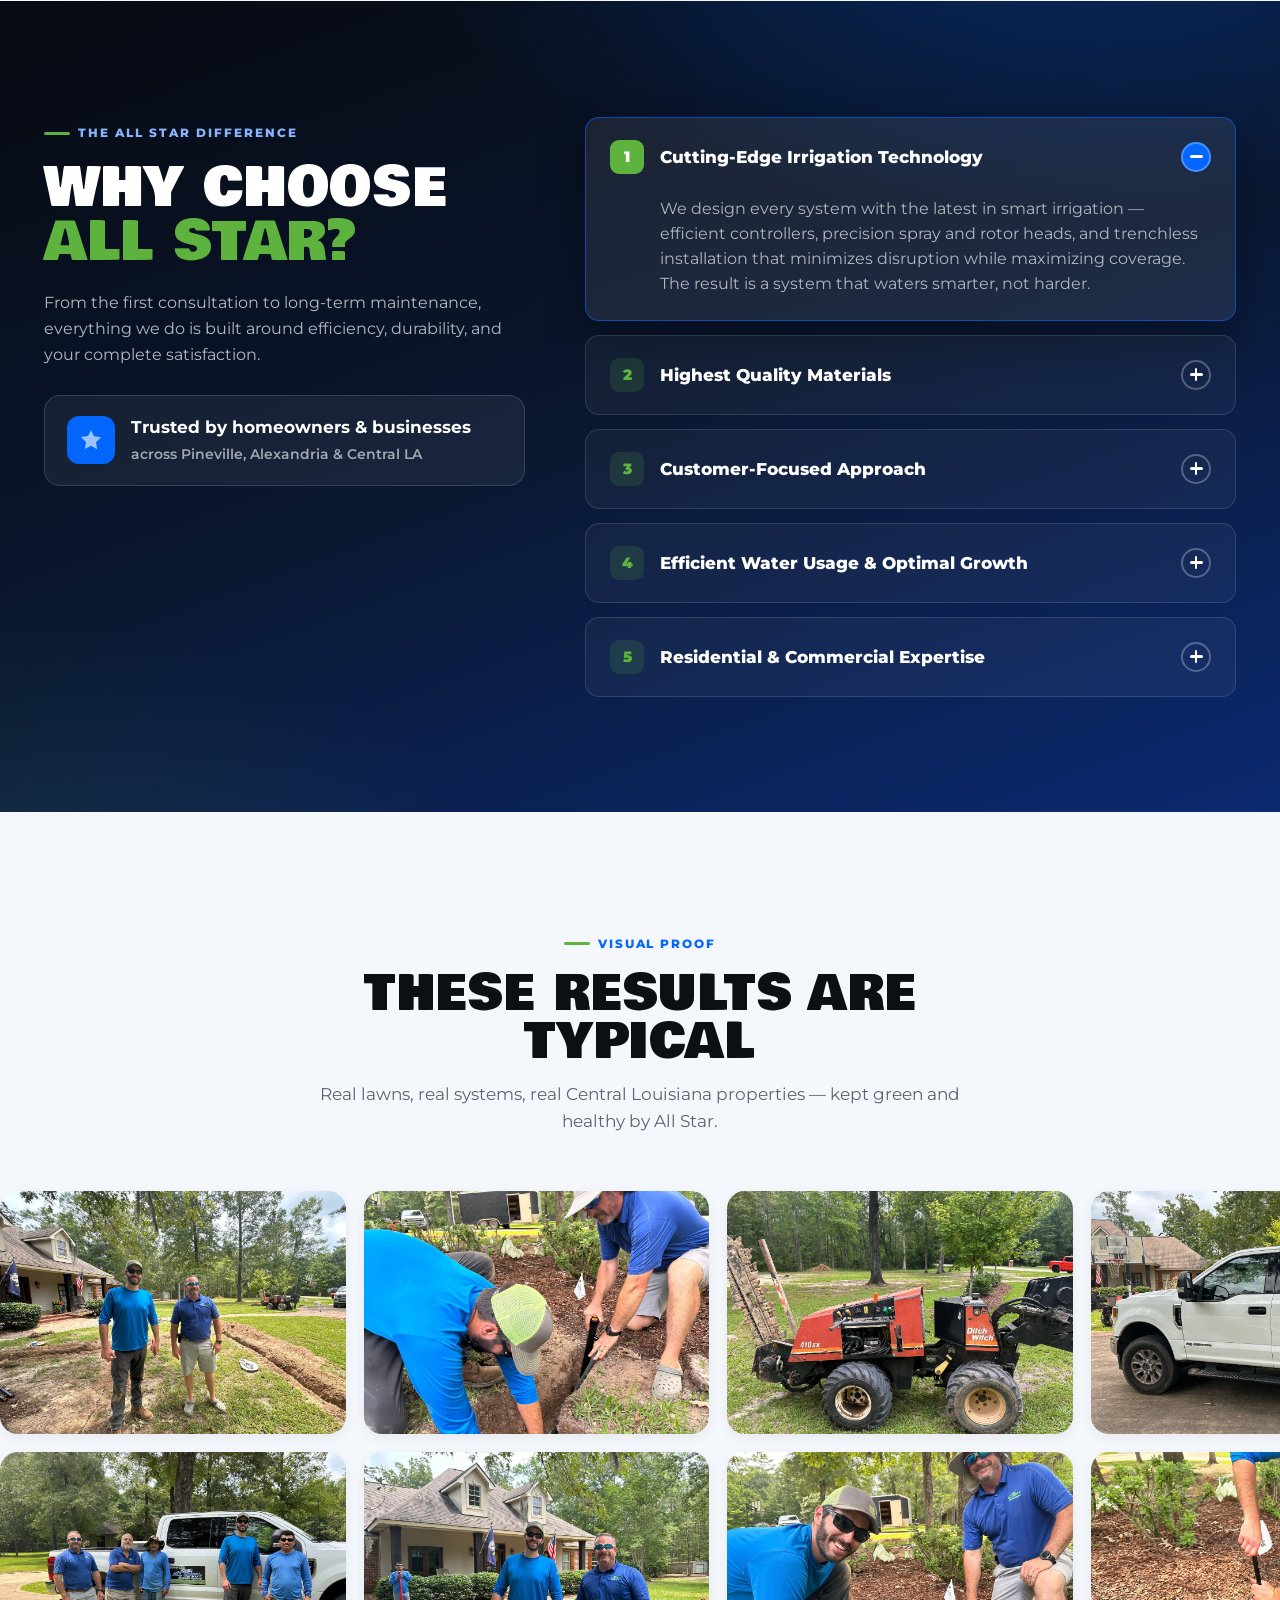
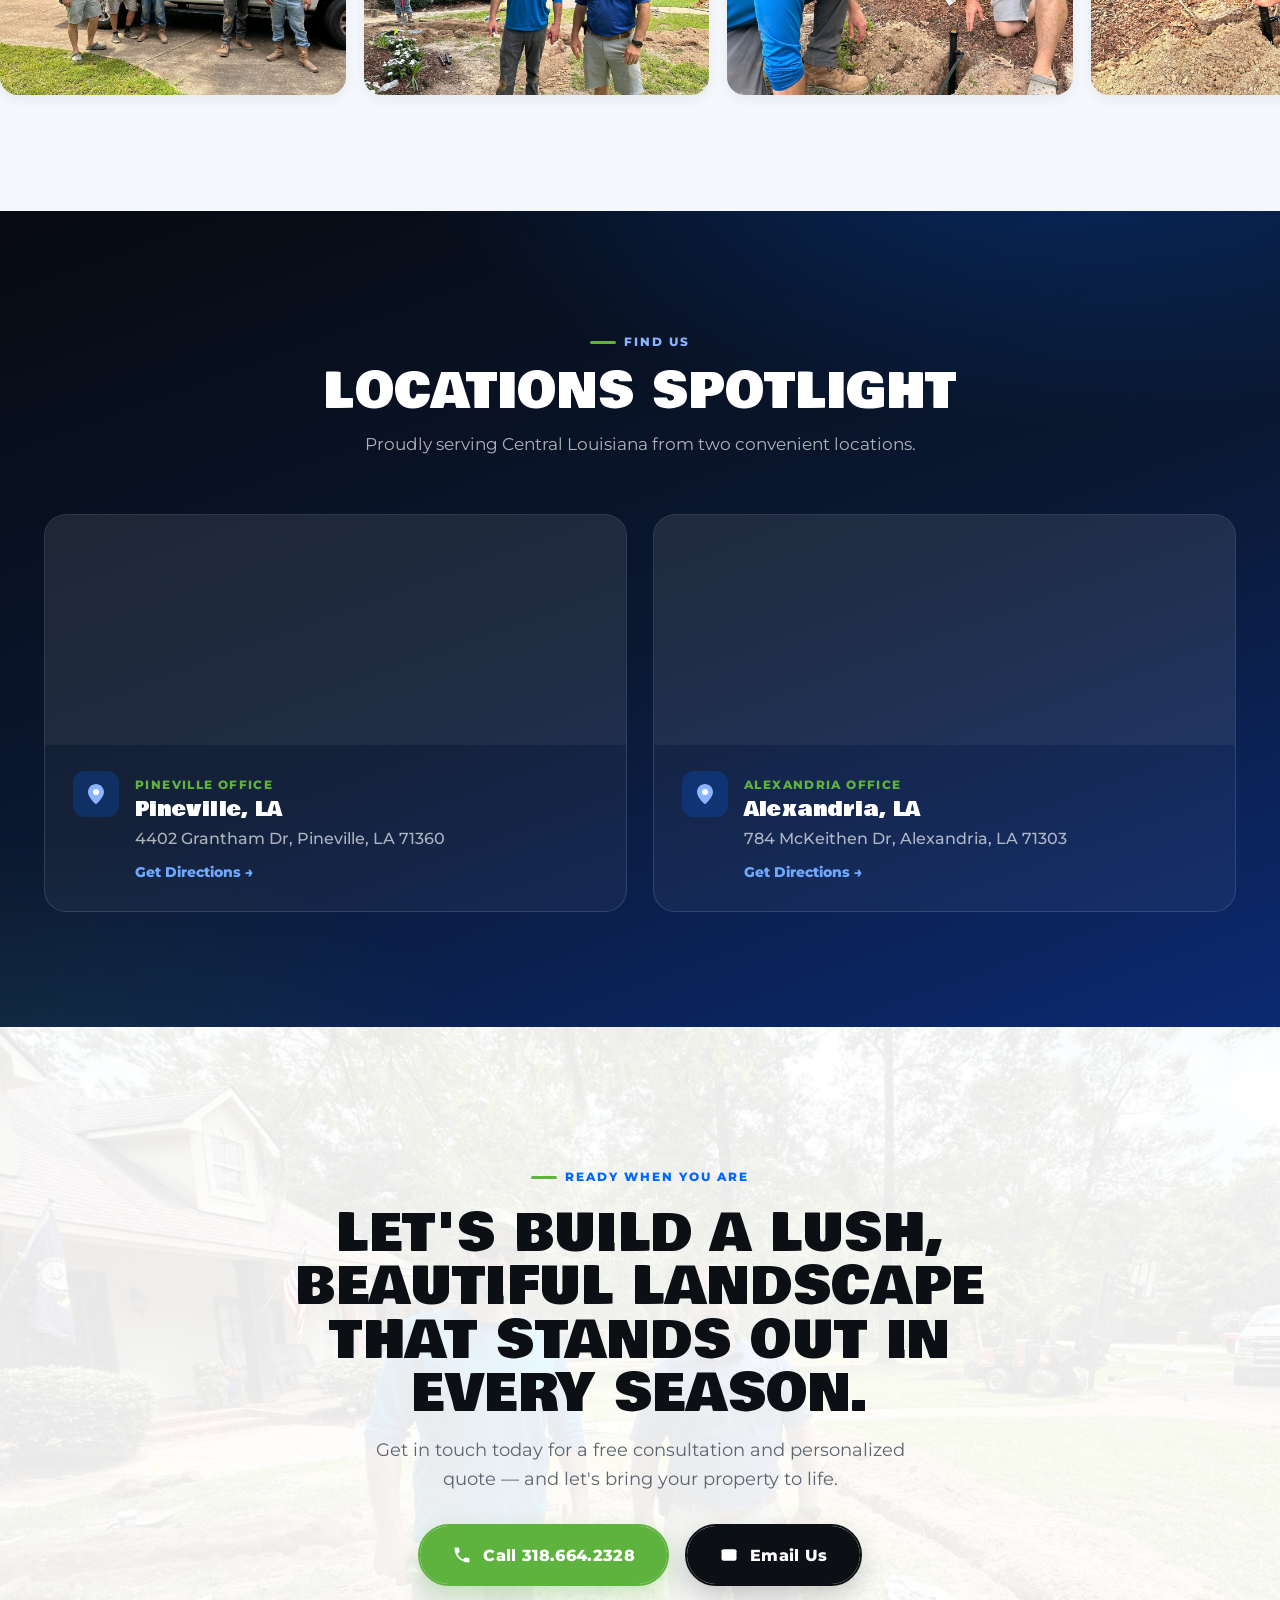
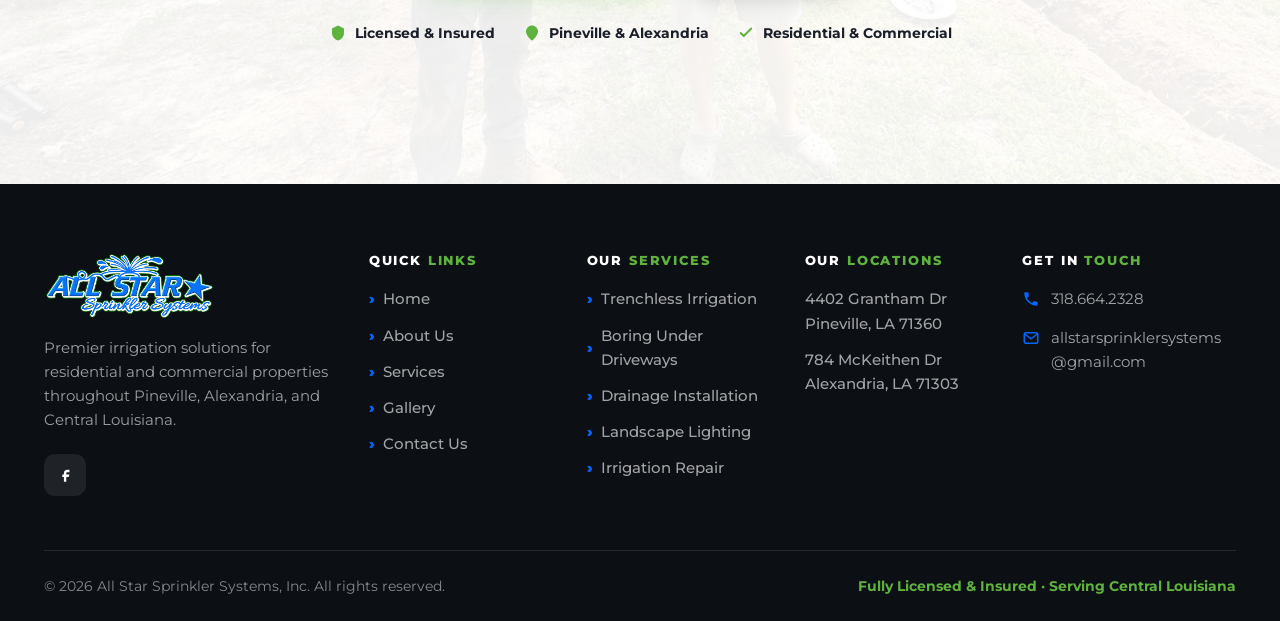
==== commit 9f2f1a26: "Fix Vercel 404s: drop public/ folder, force static output from root - Move hero video public/ -> ima" ====
--- a/index.html
+++ b/index.html
@@ -127,7 +127,7 @@
 <section class="hero">
   <div class="hero-bg">
     <video class="hero-video" autoplay muted loop playsinline preload="auto" poster="images/2-2.jpg" aria-hidden="true">
-      <source src="public/allstarsprinklersherovideo.mp4" type="video/mp4">
+      <source src="images/allstarsprinklersherovideo.mp4" type="video/mp4">
     </video>
   </div>
   <div class="hero-overlay"></div>
--- a/styles.css
+++ b/styles.css
@@ -213,12 +213,22 @@
   .hero-bg{position:absolute;inset:0;z-index:0}
   .hero-bg img{width:100%;height:100%;object-fit:cover;transform:scale(1.06);animation:slowzoom 18s ease-in-out infinite alternate}
   .hero-bg video{width:100%;height:100%;object-fit:cover;display:block}
+  /* desktop: scale the video from its top-left so the bottom-right corner (which carries
+     the AI-video watermark) is pushed past the hero edge and clipped by overflow:hidden */
+  @media(min-width:861px){
+    .hero-bg video{transform:scale(1.18);transform-origin:top left}
+  }
   @keyframes slowzoom{to{transform:scale(1.14)}}
   .hero-overlay{
     position:absolute;inset:0;z-index:1;
     background:
       linear-gradient(90deg,rgba(8,12,20,.86) 0%,rgba(8,12,20,.62) 42%,rgba(8,12,20,.18) 100%),
       linear-gradient(0deg,rgba(8,12,20,.55),rgba(8,12,20,0) 55%);
+  }
+  /* desktop: soft corner vignette to mask the AI-video watermark in the bottom-right */
+  @media(min-width:861px){
+    .hero-overlay::after{content:"";position:absolute;right:0;bottom:0;width:300px;height:170px;pointer-events:none;
+      background:radial-gradient(135% 135% at 100% 100%,rgba(8,12,20,.94) 0%,rgba(8,12,20,.55) 44%,transparent 74%)}
   }
   .hero-inner{position:relative;z-index:3;padding:60px 0 96px;width:100%}
   .hero-content{max-width:920px;margin:0 auto;text-align:center;display:flex;flex-direction:column;align-items:center}
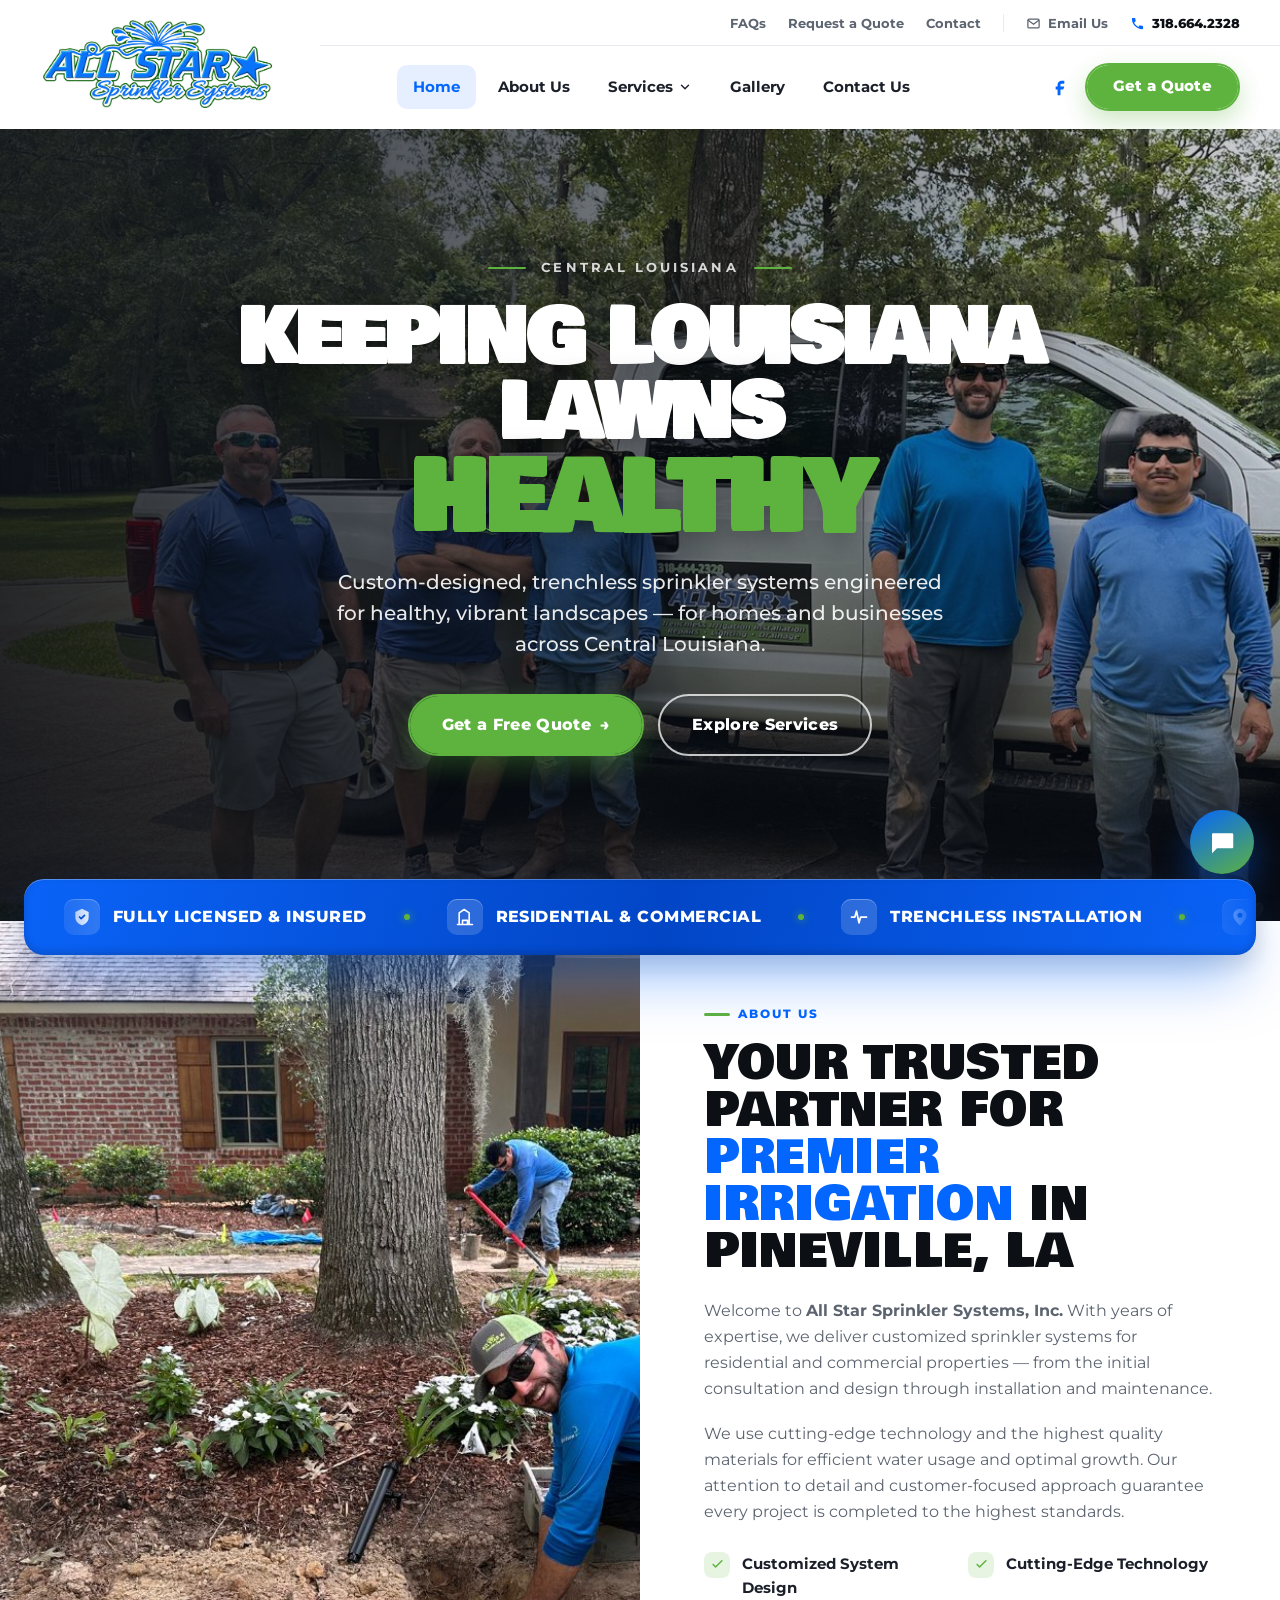
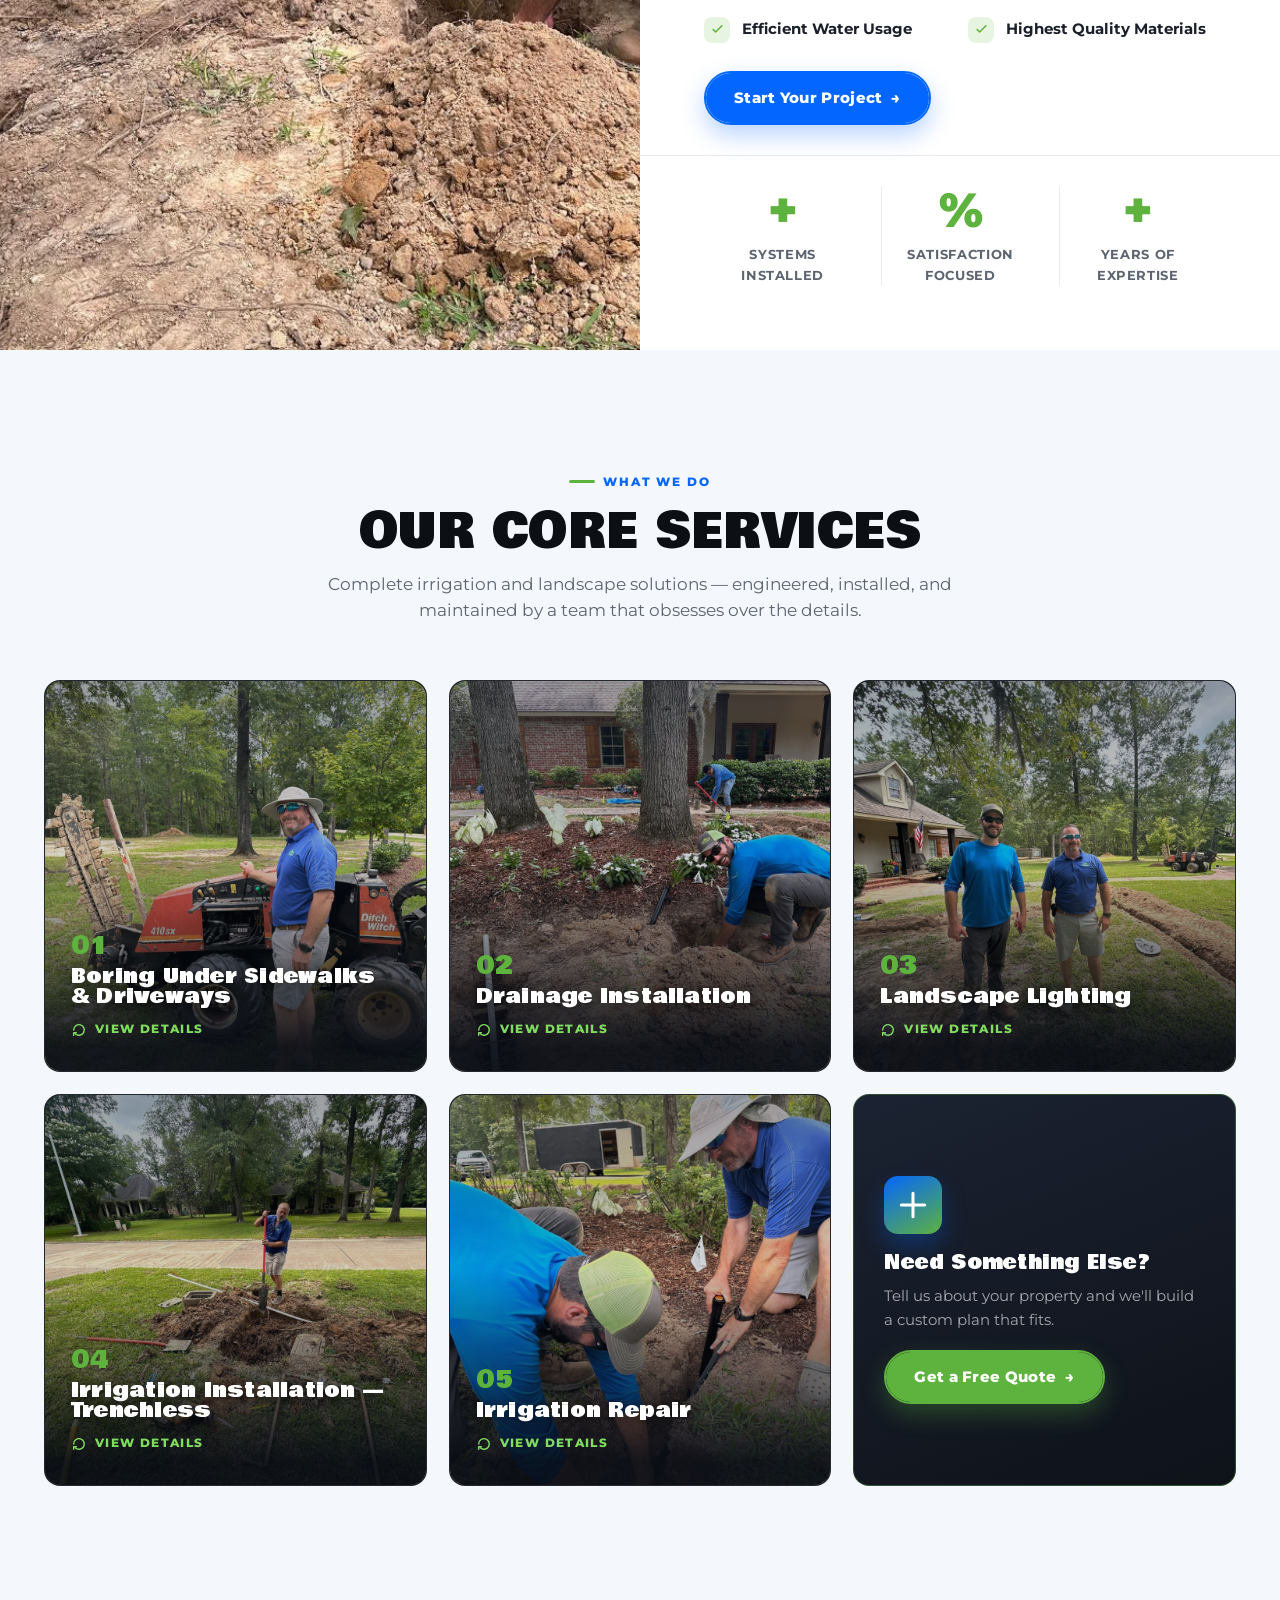
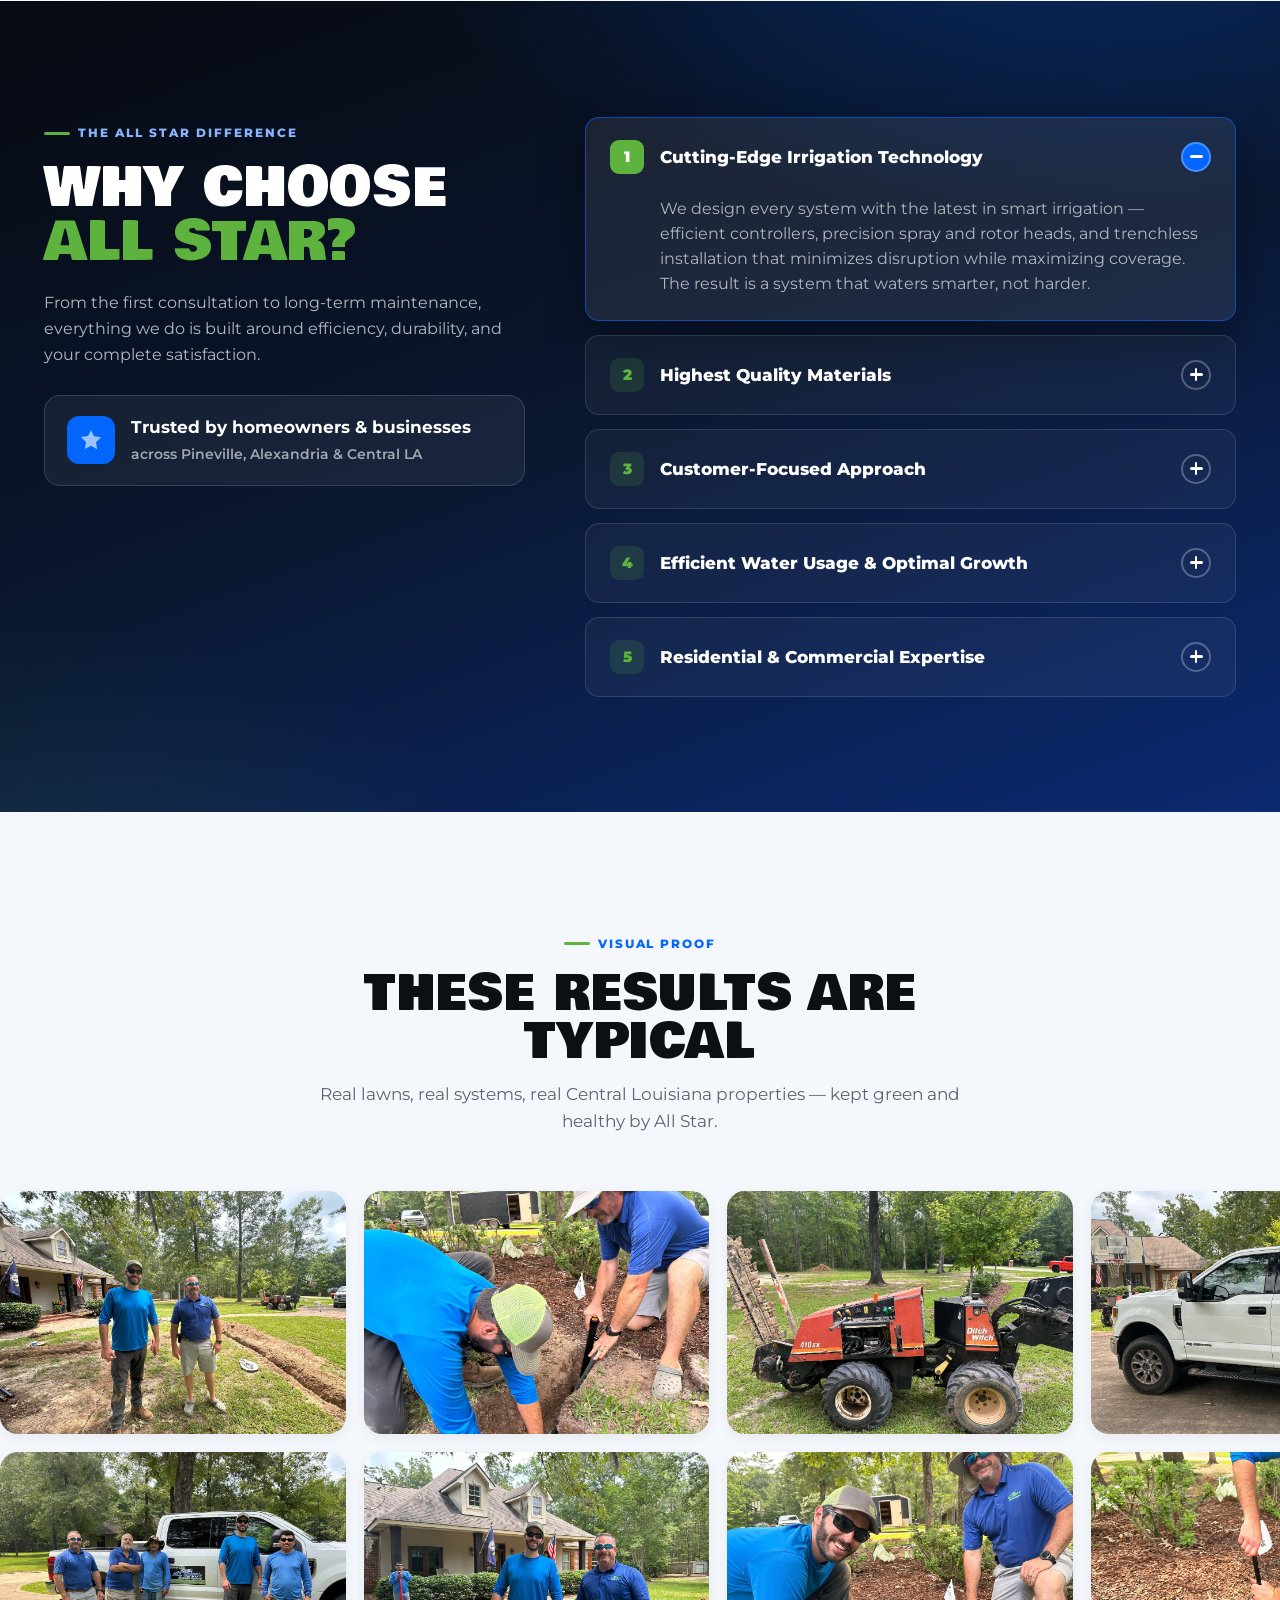
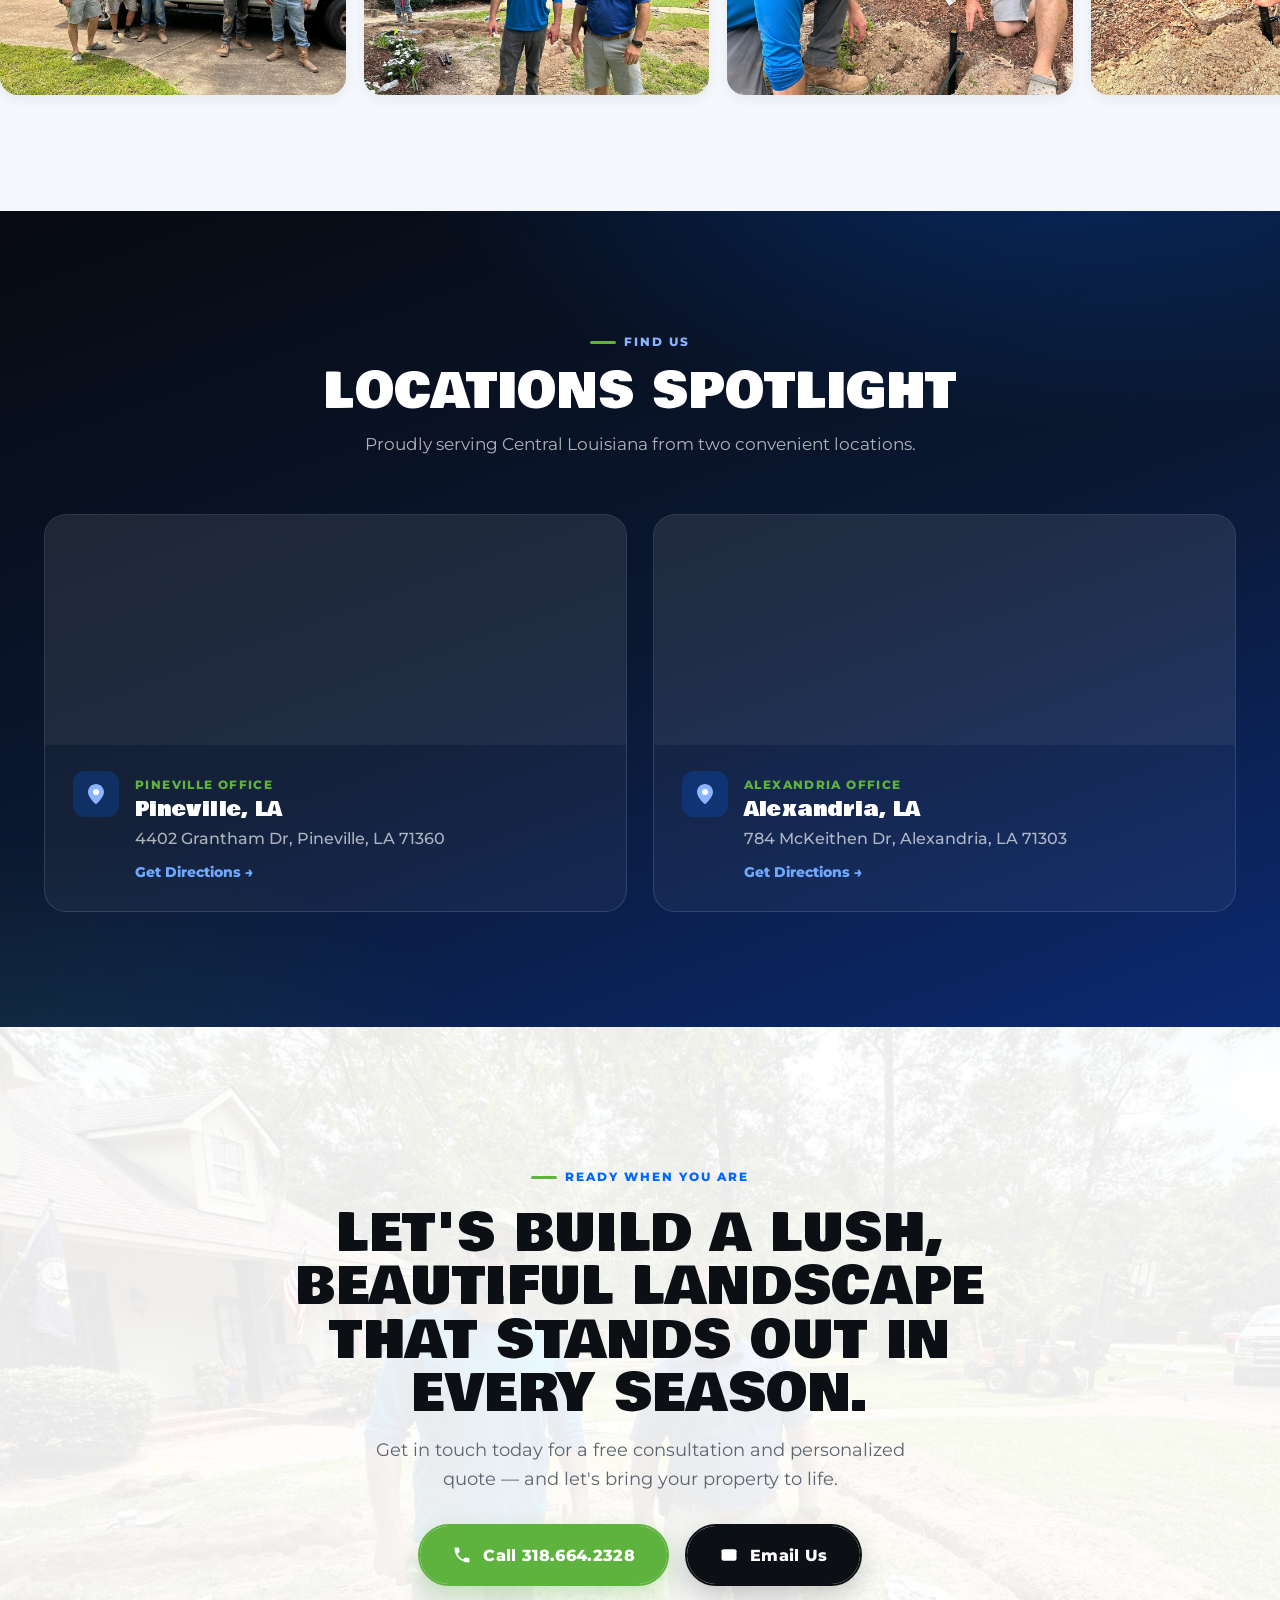
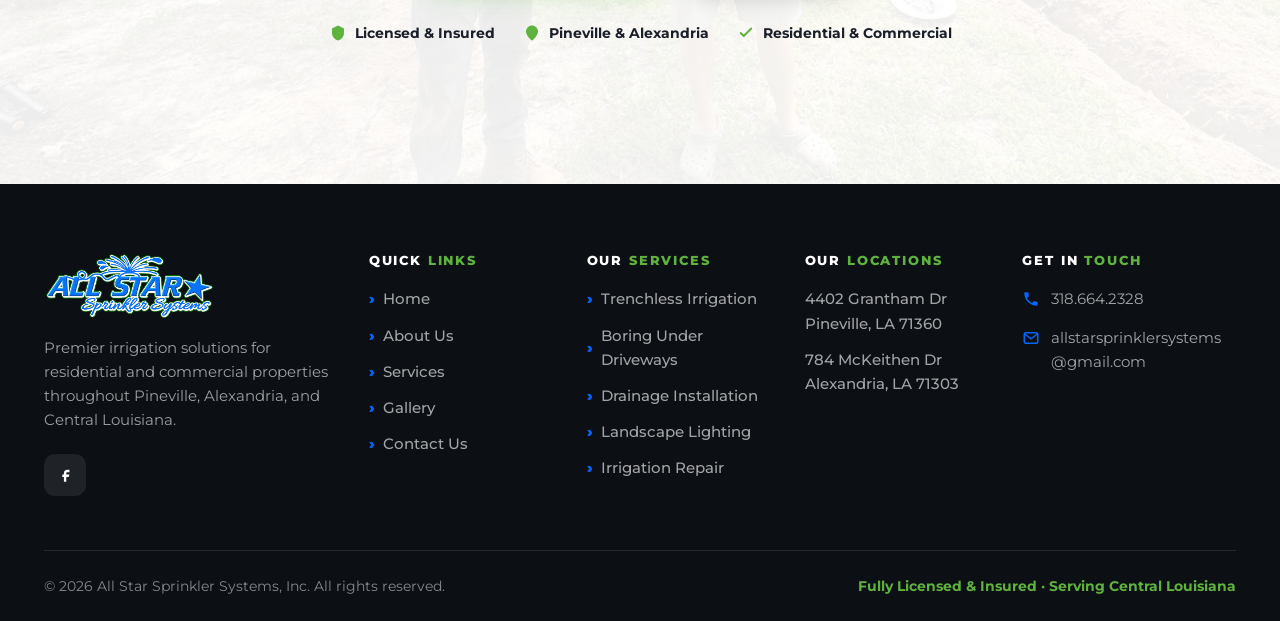
==== commit be413e80: "Mobile: gated action bar, menu contact info, hero text sizing, green loc hover - Mobile action bar h" ====
--- a/index.html
+++ b/index.html
@@ -109,6 +109,11 @@
       <a href="gallery.html">Gallery</a>
       <a href="contact.html">Contact Us</a>
       <a href="contact.html" class="nav-menu-cta">Get a Quote →</a>
+      <div class="nav-panel-contact">
+        <a href="tel:13186642328"><svg viewBox="0 0 24 24" fill="none"><path d="M6.6 10.8c1.4 2.8 3.8 5.1 6.6 6.6l2.2-2.2c.3-.3.7-.4 1-.2 1.1.4 2.3.6 3.5.6.6 0 1 .4 1 1V20c0 .6-.4 1-1 1C10.6 21 3 13.4 3 4c0-.6.4-1 1-1h3.5c.6 0 1 .4 1 1 0 1.2.2 2.4.6 3.5.1.4 0 .8-.2 1l-2.3 2.3Z" fill="currentColor"/></svg>318.664.2328</a>
+        <a href="mailto:allstarsprinklersystems@gmail.com"><svg viewBox="0 0 24 24" fill="none"><rect x="3" y="5" width="18" height="14" rx="2" stroke="currentColor" stroke-width="2"/><path d="m4 7 8 6 8-6" stroke="currentColor" stroke-width="2" stroke-linecap="round"/></svg>allstarsprinklersystems@gmail.com</a>
+        <p class="npc-addr"><svg viewBox="0 0 24 24" fill="none"><path d="M12 2C7.6 2 4 5.6 4 10c0 5.5 7 11.5 7.3 11.8.4.3.9.3 1.3 0C13 21.5 20 15.5 20 10c0-4.4-3.6-8-8-8Z" fill="currentColor"/><circle cx="12" cy="10" r="3" fill="#fff"/></svg>Serving Pineville, Alexandria &amp; Central Louisiana</p>
+      </div>
     </nav>
     <div class="nav-cta">
       <a href="https://www.facebook.com/people/All-Star-Sprinkler-Systems-Inc/100075963552966/" target="_blank" rel="noopener" class="nav-mini nav-mini-fb" aria-label="Facebook">
@@ -134,7 +139,7 @@
   <div class="hero-inner">
     <div class="wrap">
       <div class="hero-content">
-        <span class="hero-eyebrow">Pineville &amp; Alexandria</span>
+        <span class="hero-eyebrow">Central Louisiana</span>
         <h1>KEEPING LOUISIANA LAWNS<br><span class="cycle-word" id="cycleWord">HEALTHY</span></h1>
         <p class="sub">Custom-designed, trenchless sprinkler systems engineered for healthy, vibrant landscapes — for homes and businesses across Central Louisiana.</p>
         <div class="hero-cta">
--- a/styles.css
+++ b/styles.css
@@ -196,7 +196,7 @@
   .nav-cta .btn{padding:10px 26px;font-size:.92rem}
   .nav-menu-cta{display:none}
   /* mobile slide-out menu pieces (hidden on desktop) */
-  .nav-overlay,.nav-panel-head,.nav-close{display:none}
+  .nav-overlay,.nav-panel-head,.nav-close,.nav-panel-contact{display:none}
   .nav-phone{display:flex;align-items:center;gap:8px;font-weight:800;color:var(--black);font-size:.95rem}
   .nav-phone svg{width:18px;height:18px;color:var(--blue)}
   .burger{display:none;flex-direction:column;gap:5px;background:none;border:none;cursor:pointer;padding:8px}
@@ -532,8 +532,9 @@
   .section-dark .acc-q .plus::before,.section-dark .acc-q .plus::after{background:#fff}
   .section-dark .acc-a-inner{color:rgba(255,255,255,.66)}
   /* Locations */
-  .section-dark .loc{background:rgba(255,255,255,.045);border-color:rgba(255,255,255,.12)}
-  .section-dark .loc:hover{background:rgba(3,102,254,.16);border-color:rgba(3,102,254,.55);box-shadow:0 26px 55px rgba(0,0,0,.45)}
+  .section-dark .loc{background:rgba(255,255,255,.045);border-color:rgba(255,255,255,.12);
+    transition:transform .4s var(--ease),box-shadow .4s var(--ease),background .4s var(--ease),border-color .4s var(--ease),opacity .6s var(--ease)}
+  .section-dark .loc:hover{background:rgba(94,178,62,.28);border-color:var(--green);box-shadow:0 26px 55px rgba(0,0,0,.45)}
   .section-dark .loc-map{background:rgba(255,255,255,.05)}
   .section-dark .loc-body .pin{background:rgba(3,102,254,.22);color:#8ab4ff}
   .section-dark .loc-body address{color:rgba(255,255,255,.66)}
@@ -705,7 +706,10 @@
       display:grid;grid-template-columns:repeat(4,1fr);position:fixed;left:0;right:0;bottom:0;z-index:990;
       background:#fff;border-top:1px solid var(--line);box-shadow:0 -8px 24px rgba(12,15,20,.1);
       padding:6px 4px calc(6px + env(safe-area-inset-bottom));
+      transition:transform .35s var(--ease);
     }
+    /* on the home page the bar stays tucked away until you scroll past the hero */
+    .mobile-bar.is-hidden{transform:translateY(120%)}
     .mobile-bar a{display:flex;flex-direction:column;align-items:center;gap:3px;padding:7px 2px;border-radius:10px;
       color:var(--ink);font-size:.66rem;font-weight:700;letter-spacing:.02em;transition:background .2s,color .2s}
     .mobile-bar a svg{width:23px;height:23px;color:var(--blue)}
@@ -794,6 +798,13 @@
       background:var(--green);color:#fff;font-weight:800;font-size:1.02rem;letter-spacing:.02em;
       box-shadow:0 12px 24px rgba(94,178,62,.34)}
     nav.center .nav-menu-cta:hover{background:var(--green-dark)}
+    /* contact info at the bottom of the slide-out menu */
+    nav.center .nav-panel-contact{display:flex;flex-direction:column;padding:4px 20px calc(18px + env(safe-area-inset-bottom));margin-top:auto;border-top:1px solid var(--line)}
+    nav.center .nav-panel-contact a,
+    nav.center .nav-panel-contact .npc-addr{display:flex;align-items:center;gap:9px;padding:9px 0;border-bottom:none;font-size:.8rem;font-weight:700;color:var(--ink);white-space:normal;overflow-wrap:anywhere;word-break:break-word;min-width:0}
+    nav.center .nav-panel-contact a:hover{color:var(--blue)}
+    nav.center .nav-panel-contact svg{width:16px;height:16px;color:var(--blue);flex-shrink:0}
+    nav.center .nav-panel-contact .npc-addr{font-weight:600;color:var(--gray);font-size:.78rem;line-height:1.3}
     /* image sits below the text content on mobile: text -> image -> stats */
     .about-split{grid-template-columns:1fr;grid-template-rows:none;min-height:0}
     .about-copy{order:1;grid-column:1;grid-row:auto;align-self:auto;padding:clamp(40px,9vw,60px) 20px 0}
@@ -813,6 +824,9 @@
     /* keep the hero eyebrow on a single line */
     .hero-eyebrow{font-size:.58rem;letter-spacing:.1em;gap:9px;white-space:nowrap}
     .hero-eyebrow::before,.hero-eyebrow::after{width:22px}
+    /* mobile: smaller main headline, slightly larger rotating word */
+    .hero h1{font-size:2rem}
+    .hero h1 .cycle-word{font-size:2.7rem}
     .hero-cta{width:100%;flex-direction:column;align-items:stretch}
     .hero-cta .btn{width:100%;justify-content:center}
     .trust{margin-top:-30px;border-radius:0}
